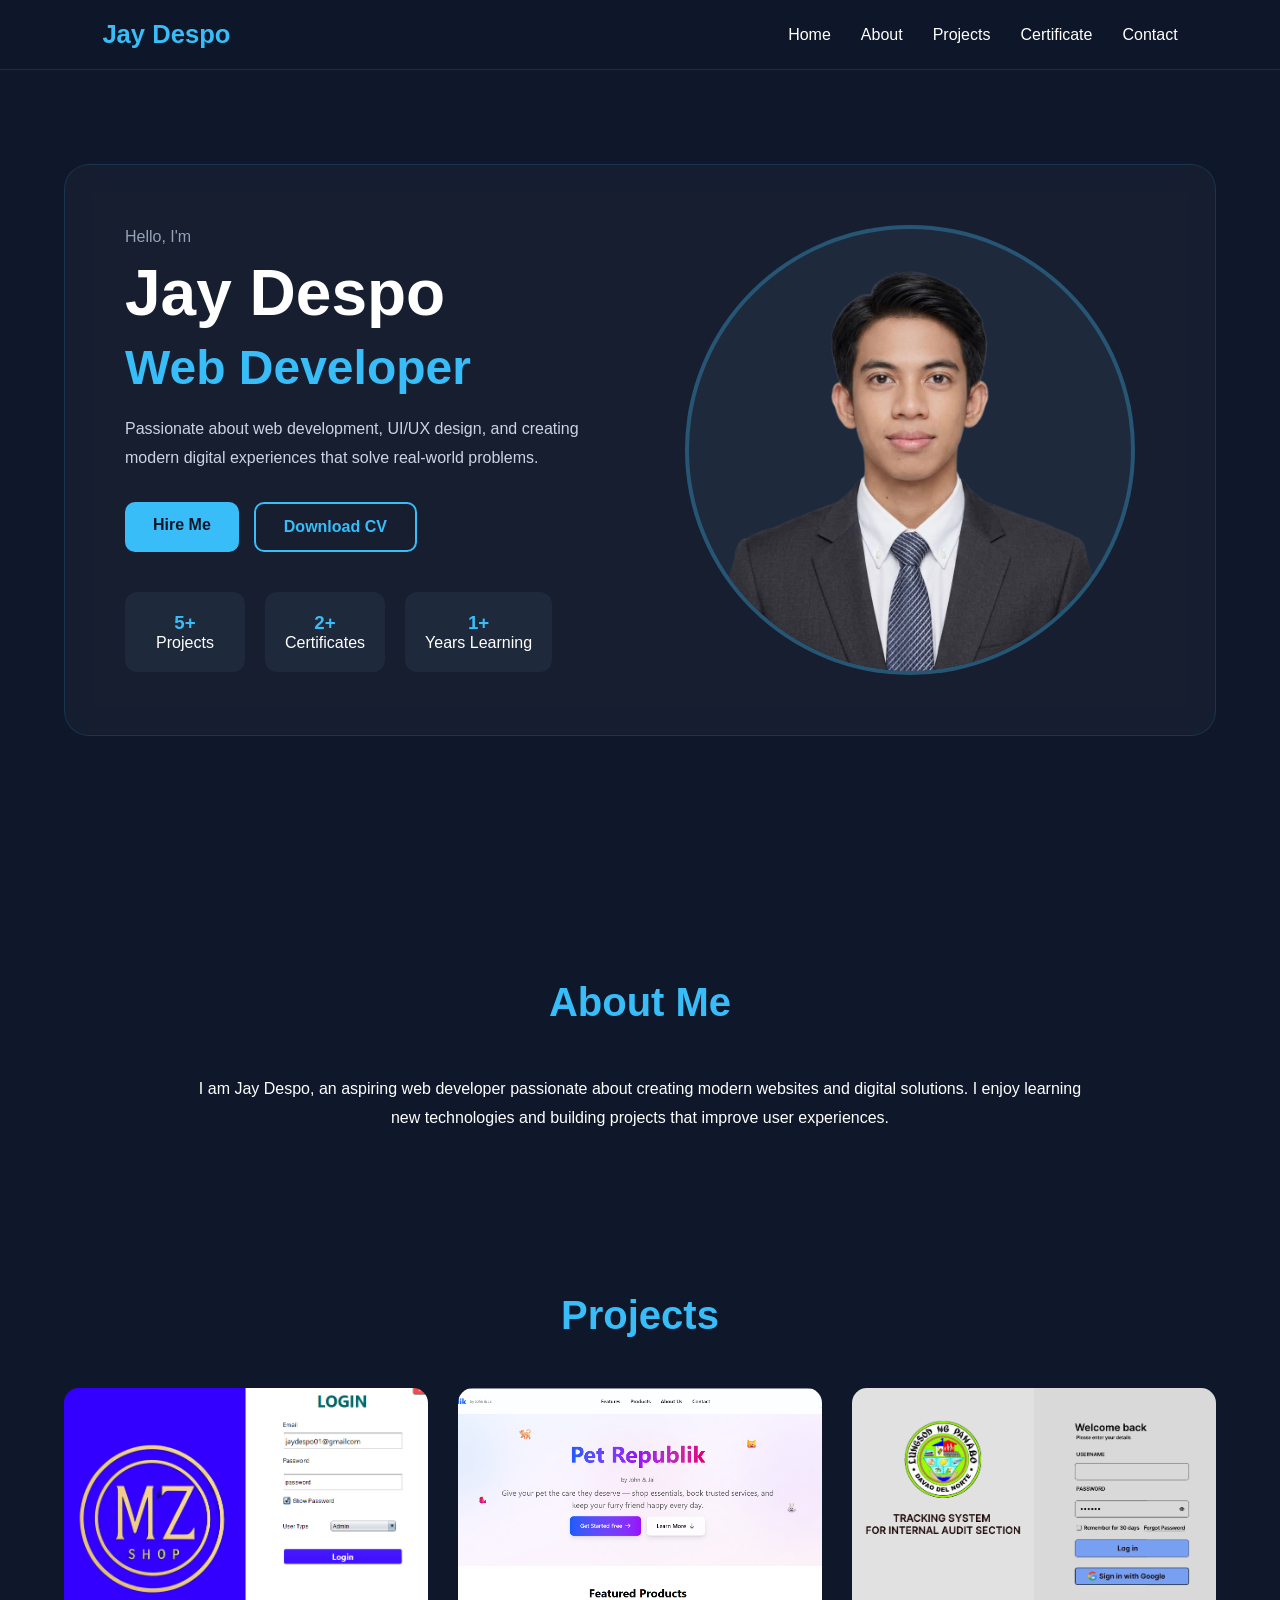
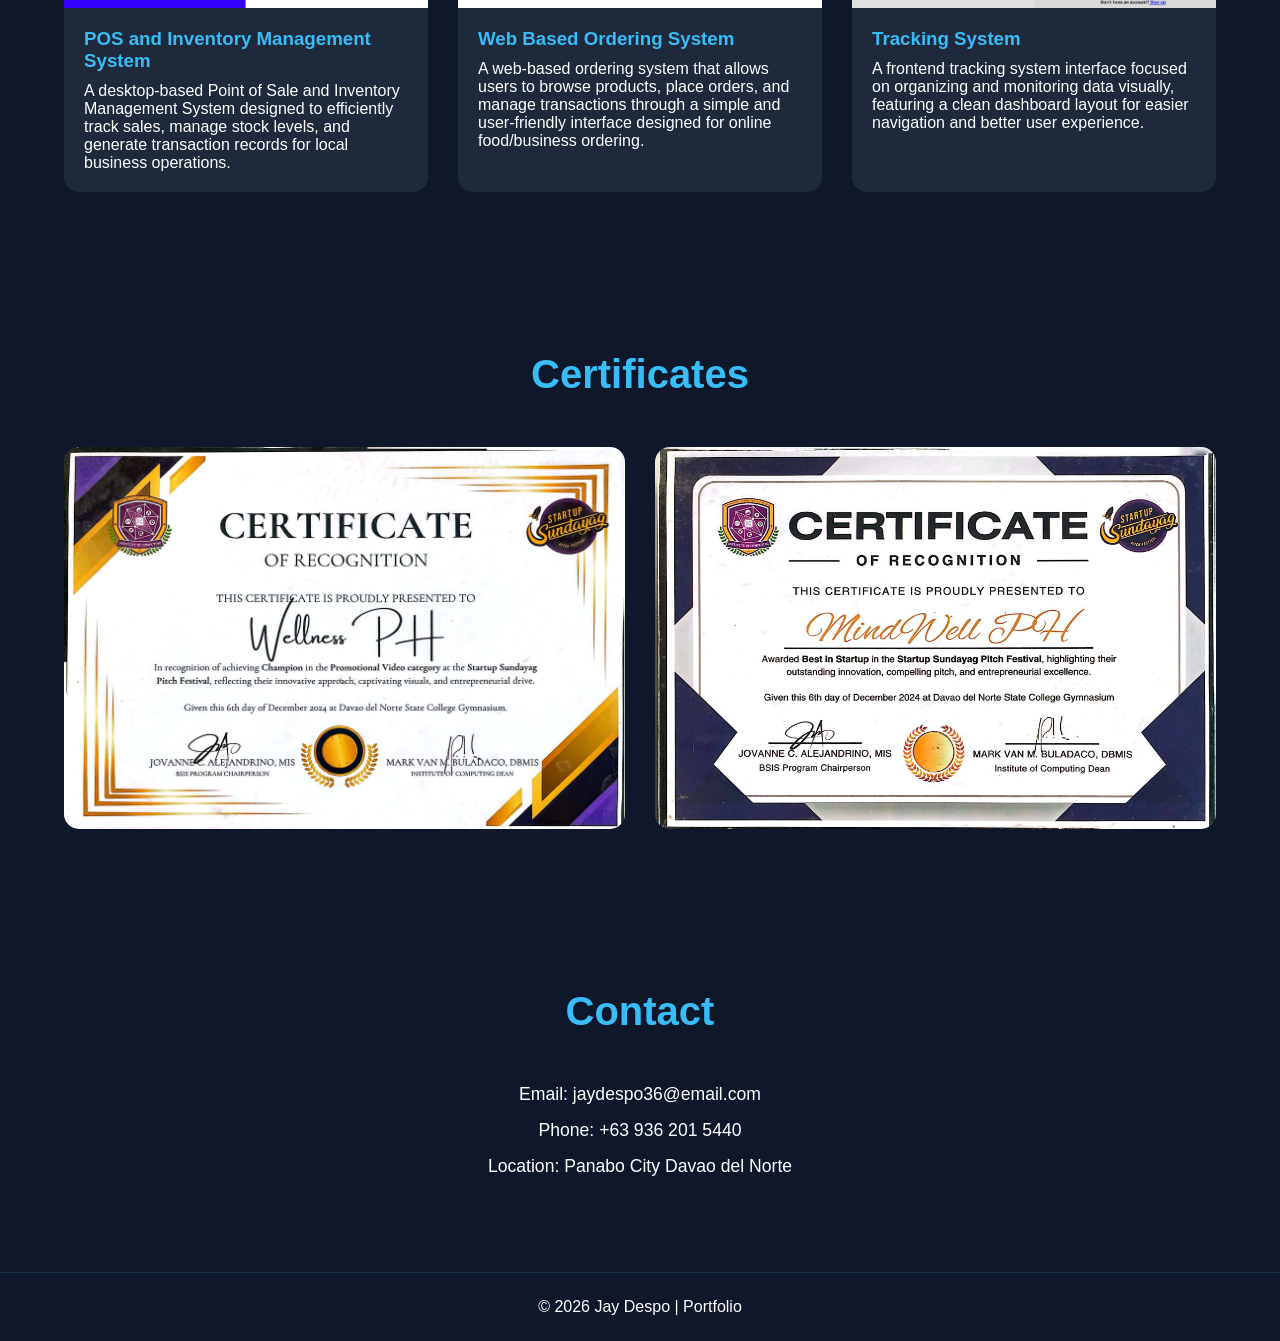
==== index.html @ 5a6ee802 "Initial portfolio upload" ====
<!DOCTYPE html>
<html lang="en">
<head>
<meta charset="UTF-8">
<meta name="viewport" content="width=device-width, initial-scale=1.0">
<title>Jay Despo Portfolio</title>
<link rel="stylesheet" href="style.css">
</head>


<body>
<div class="lightbox" id="lightbox">
    <span class="close" id="closeLightbox">&times;</span>
    <img id="lightboxImg" src="" alt="Preview">
</div>

<nav>
    <div class="logo">Jay Despo</div>

    <div class="hamburger" id="hamburger">☰</div>

    <div class="sidebar" id="sidebar">
        <div class="close-btn" id="closeBtn">&times;</div>

        <a href="#home">Home</a>
        <a href="#about">About</a>
        <a href="#projects">Projects</a>
        <a href="#certificate">Certificate</a>
        <a href="#contact">Contact</a>
    </div>
</nav>

<!-- HOME -->

<section id="home" class="hero">

    <div class="hero-content">

        <div class="hero-left">

            <p class="intro">Hello, I'm</p>

            <h1>Jay Despo</h1>

            <h2>Web Developer</h2>

            <p class="description">
                Passionate about web development, UI/UX design,
                and creating modern digital experiences that solve
                real-world problems.
            </p>

            <div class="hero-buttons">
                <a href="#contact" class="btn primary">Hire Me</a>
                <a href="#" class="btn secondary">Download CV</a>
            </div>

            <div class="stats">
                <div>
                    <h3>5+</h3>
                    <p>Projects</p>
                </div>

                <div>
                    <h3>2+</h3>
                    <p>Certificates</p>
                </div>

                <div>
                    <h3>1+</h3>
                    <p>Years Learning</p>
                </div>
            </div>

        </div>

        <div class="hero-right">

            <div class="profile-circle">
                <img src="image/MEEE.png" alt="Profile">
            </div>

        </div>

    </div>

</section>

<!-- ABOUT -->

<section id="about">

    <h2 class="section-title">About Me</h2>

    <div class="about-content">
        <p>
            I am Jay Despo, an aspiring web developer passionate
            about creating modern websites and digital solutions.
            I enjoy learning new technologies and building projects
            that improve user experiences.
        </p>
    </div>

</section>

<!-- PROJECTS -->

<!-- PROJECTS -->
<section id="projects">

    <h2 class="section-title">Projects</h2>

    <div class="grid">

        <div class="card">
            <img src="image/project2.png" alt="Project 1">
            <div class="card-content">
                <h3>POS and Inventory Management System</h3>
                <p>A desktop-based Point of Sale and Inventory 
                    Management System designed to efficiently track sales, 
                    manage stock levels, and generate transaction records 
                    for local business operations.</p>
            </div>
        </div>

        <div class="card">
            <img src="image/project1.png" alt="Project 2">
            <div class="card-content">
                <h3>Web Based Ordering System</h3>
                <p>A web-based ordering system that allows users to browse products,
                     place orders, and manage transactions through a simple and 
                     user-friendly interface designed for online food/business ordering.</p>
            </div>
        </div>

        <div class="card">
            <img src="image/project3.png" alt="Project 3">
            <div class="card-content">
                <h3>Tracking System</h3>
                <p>A frontend tracking system interface focused on organizing and 
                    monitoring data visually, featuring a clean dashboard layout 
                    for easier navigation and better user experience.</p>
            </div>
        </div>

    </div>

</section>

<!-- CERTIFICATE -->

<section id="certificate">

    <h2 class="section-title">Certificates</h2>

    <div class="certificate-grid">

        <div class="certificate">
            <img src="/image/cert1.jpg" alt="Certificate 1">
        </div>

        <div class="certificate">
            <img src="/image/cert2.jpg" alt="Certificate 2">
        </div>

    </div>

</section>

<!-- CONTACT -->

<section id="contact" class="contact">

    <h2 class="section-title">Contact</h2>

    <p>Email: jaydespo36@email.com</p>
    <p>Phone: +63 936 201 5440</p>
    <p>Location: Panabo City Davao del Norte</p>

</section>

<footer>
    © 2026 Jay Despo | Portfolio
</footer>

<script src="script.js"></script>
</body>
</html>
---- style.css ----
:root {
    --color-background: #0F172A;
    --color-foreground: #38BDF8;
    --color-text: #FFFFFF;
}

/* RESET */
* {
    margin: 0;
    padding: 0;
    box-sizing: border-box;
    font-family: 'Segoe UI', sans-serif;
    scroll-behavior: smooth;
}

body {
    background: var(--color-background);
    color: var(--color-text);
}

/* =========================
   NAVBAR
========================= */

/* NAVBAR */
nav{
    position:fixed;
    top:0;
    width:100%;
    padding:20px 8%;
    display:flex;
    justify-content:space-between;
    align-items:center;
    background:rgba(15,23,42,.95);
    backdrop-filter:blur(10px);
    z-index:1000;
    border-bottom:1px solid rgba(56,189,248,.15);
}

/* LOGO */
.logo{
    font-size:1.6rem;
    font-weight:700;
    color:var(--color-foreground);
}

/* HAMBURGER ICON */
.hamburger{
    font-size:30px;
    color:white;
    cursor:pointer;
    display:none;
}

/* SIDEBAR MENU */
/* .sidebar{
    position:fixed;
    top:0;
    right:-260px;
    width:260px;
    height:100vh;
    background:#0F172A;
    display:flex;
    flex-direction:column;
    padding:70px 25px;
    gap:20px;
    transition:0.3s ease;
    z-index:2000;
    border-left:1px solid rgba(56,189,248,.2);
} */

.sidebar{
    display:flex;
    gap:30px;
    align-items:center;
}

.sidebar a{
    color:white;
    text-decoration:none;
    transition:.3s;
}

/* OPEN STATE */
.sidebar.active{
    right:0;
}

/* SIDEBAR LINKS */
/* .sidebar a{
    text-decoration:none;
    color:white;
    font-size:18px;
    transition:0.3s;
} */

.sidebar a:hover{
    color:var(--color-foreground);
} 
/* CLOSE BUTTON */
/* .close-btn{
    position:absolute;
    top:15px;
    right:15px;
    font-size:30px;
    color:white;
    cursor:pointer;
}  */
 .close-btn{
    display:none;
}
.hamburger{
    display:none;
}

/* MOBILE SHOW HAMBURGER */
@media(max-width:768px){
    @media(max-width:768px){

    .hamburger{
        display:block;
        font-size:28px;
        color:white;
        cursor:pointer;
    }

    .sidebar{
        position:fixed;
        top:0;
        right:-260px;
        width:260px;
        height:100vh;
        background:#0F172A;
        flex-direction:column;
        align-items:flex-start;
        padding:70px 25px;
        gap:20px;
        transition:.3s;
        border-left:1px solid rgba(56,189,248,.2);
    }

    .sidebar.active{
        right:0;
    }

    .close-btn{
        display:block;
        position:absolute;
        top:15px;
        right:15px;
        font-size:30px;
        cursor:pointer;
    }
}
}

/* =========================
   SECTIONS
========================= */

section {
    padding: 80px 5%;
}

.section-title {
    text-align: center;
    color: var(--color-foreground);
    margin-bottom: 50px;
    font-size: clamp(2rem, 5vw, 2.5rem);
}

/* =========================
   HERO SECTION
========================= */

.hero {
    min-height: 100vh;
    display: flex;
    justify-content: center;
    align-items: center;
}

.hero-content {
    width: 100%;
    max-width: 1300px;
    display: grid;
    grid-template-columns: 1fr 1fr;
    gap: 50px;
    align-items: center;

    background: rgba(255, 255, 255, .03);
    border: 1px solid rgba(56, 189, 248, .15);
    padding: 60px;
    border-radius: 25px;
    backdrop-filter: blur(15px);
}

.intro {
    color: #94A3B8;
    margin-bottom: 10px;
}

.hero-left h1 {
    font-size: clamp(2.5rem, 6vw, 4rem);
    margin-bottom: 10px;
}

.hero-left h2 {
    color: var(--color-foreground);
    font-size: clamp(1.5rem, 5vw, 3rem);
    margin-bottom: 20px;
}

.description {
    color: #CBD5E1;
    max-width: 500px;
    line-height: 1.8;
}

/* BUTTONS */
.hero-buttons {
    display: flex;
    gap: 15px;
    margin-top: 30px;
}

.btn {
    padding: 14px 28px;
    text-decoration: none;
    border-radius: 10px;
    font-weight: 600;
    transition: .3s;
}

.primary {
    background: var(--color-foreground);
    color: #0F172A;
}

.primary:hover {
    transform: translateY(-3px);
}

.secondary {
    border: 2px solid var(--color-foreground);
    color: var(--color-foreground);
}

.secondary:hover {
    background: var(--color-foreground);
    color: #0F172A;
}

/* STATS */
.stats {
    display: flex;
    gap: 20px;
    margin-top: 40px;
    flex-wrap: wrap;
}

.stats div {
    background: #1E293B;
    padding: 20px;
    border-radius: 12px;
    text-align: center;
    min-width: 120px;
}

.stats h3 {
    color: var(--color-foreground);
}

/* HERO IMAGE */
.hero-right {
    display: flex;
    justify-content: center;
}

.profile-circle {
    width: min(100%, 450px);
    aspect-ratio: 1/1;
    border-radius: 50%;
    background: #1E293B;
    overflow: hidden;
    border: 4px solid rgba(56, 189, 248, .3);
    display: flex;
    justify-content: center;
    align-items: center;
}

.profile-circle img {
    width: 100%;
    height: 100%;
    object-fit: cover;
}

/* =========================
   ABOUT
========================= */

.about-content {
    max-width: 900px;
    margin: auto;
    text-align: center;
    line-height: 1.8;
}

/* =========================
   PROJECTS
========================= */

.grid {
    display: grid;
    grid-template-columns: repeat(auto-fit, minmax(300px, 1fr));
    gap: 30px;
}

.card {
    background: #1E293B;
    border-radius: 15px;
    overflow: hidden;
    transition: .3s;
}

.card img {
    width: 100%;
    height: 220px;
    object-fit: cover;
    display: block;
}

.card:hover {
    transform: translateY(-10px);
}

.placeholder {
    height: 220px;
    background: linear-gradient(135deg, #334155, #475569);
    display: flex;
    justify-content: center;
    align-items: center;
    color: var(--color-foreground);
    font-weight: bold;
}

.card-content {
    padding: 20px;
}

.card-content h3 {
    color: var(--color-foreground);
    margin-bottom: 10px;
}

/* =========================
   CERTIFICATES
========================= */

.certificate-grid {
    display: grid;
    grid-template-columns: repeat(auto-fit, minmax(280px, 1fr));
    gap: 30px;
}

.certificate {
    background: #1E293B;
    border-radius: 15px;
    overflow: hidden;
    transition: .3s;
}

.certificate:hover {
    transform: translateY(-8px);
}

.certificate img {
    width: 100%;
    display: block;
    object-fit: cover;
}

/* =========================
   CONTACT
========================= */

.contact {
    text-align: center;
}

.contact p {
    margin: 15px 0;
    font-size: 1.1rem;
}

/* =========================
   FOOTER
========================= */

footer {
    text-align: center;
    padding: 25px;
    border-top: 1px solid rgba(56, 189, 248, .15);
}

/* =========================
   LIGHTBOX
========================= */

.lightbox {
    position: fixed;
    top: 0;
    left: 0;
    width: 100%;
    height: 100%;
    background: rgba(0, 0, 0, 0.6);
    backdrop-filter: blur(10px);
    display: none;
    justify-content: center;
    align-items: center;
    z-index: 2000;
}

.lightbox img {
    width: 80%;
    max-width: 1000px;
    max-height: 80vh;
    border-radius: 15px;
    box-shadow: 0 10px 30px rgba(0, 0, 0, 0.5);
}

.close {
    position: absolute;
    top: 20px;
    right: 30px;
    font-size: 40px;
    color: white;
    cursor: pointer;
    user-select: none;
}

/* =========================
   RESPONSIVE
========================= */

@media (max-width: 900px) {

    .hero-content {
        grid-template-columns: 1fr;
        text-align: center;
        padding: 30px;
    }

    .description {
        margin: auto;
    }

    .stats {
        justify-content: center;
    }

    .stats div {
        flex: 1 1 120px;
    }

    .profile-circle {
        width: 300px;
    }
}

@media (max-width: 768px) {

    section {
        padding: 70px 20px;
    }

    nav {
        padding: 15px;
    }
}

@media (max-width: 480px) {

    .hero-content {
        padding: 20px;
    }

    .profile-circle {
        width: 220px;
    }

    .hero-buttons {
        flex-direction: column;
    }

    .btn {
        width: 100%;
        text-align: center;
    }

    .stats {
        flex-direction: column;
    }
}
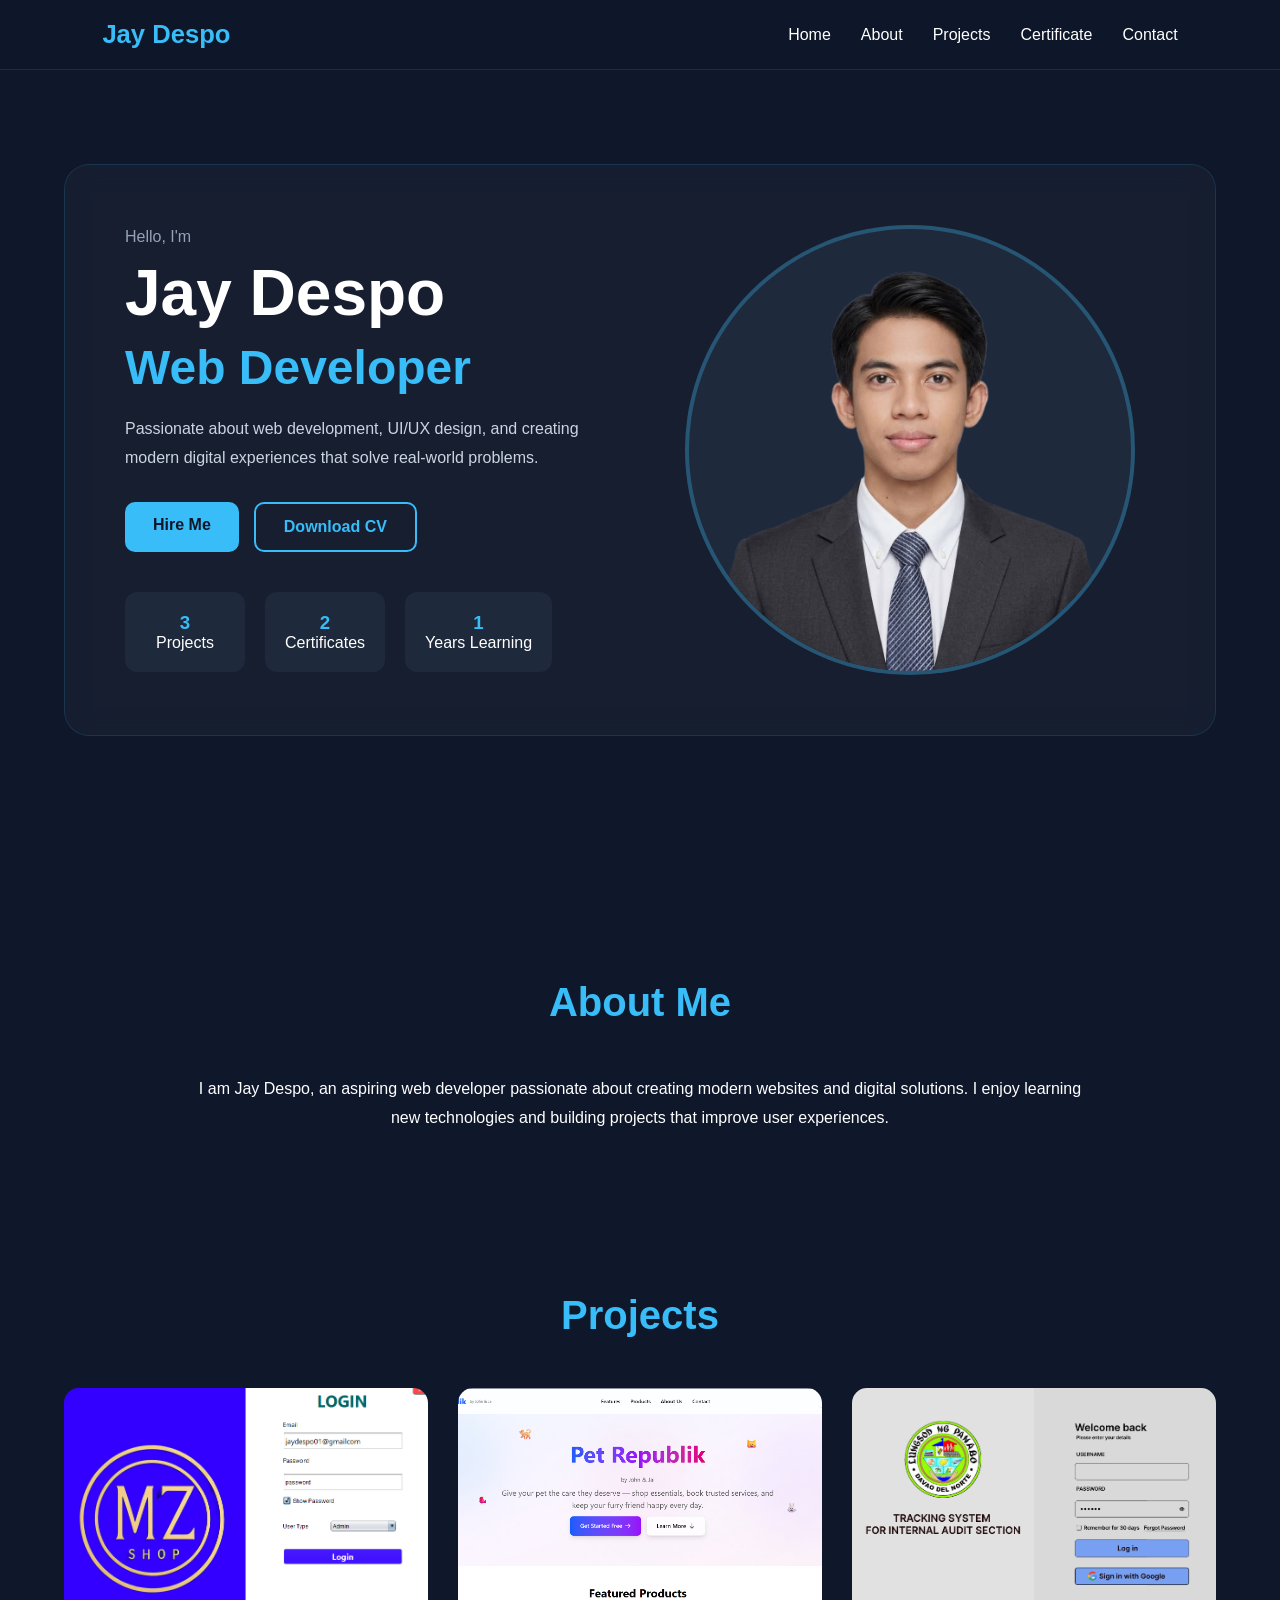
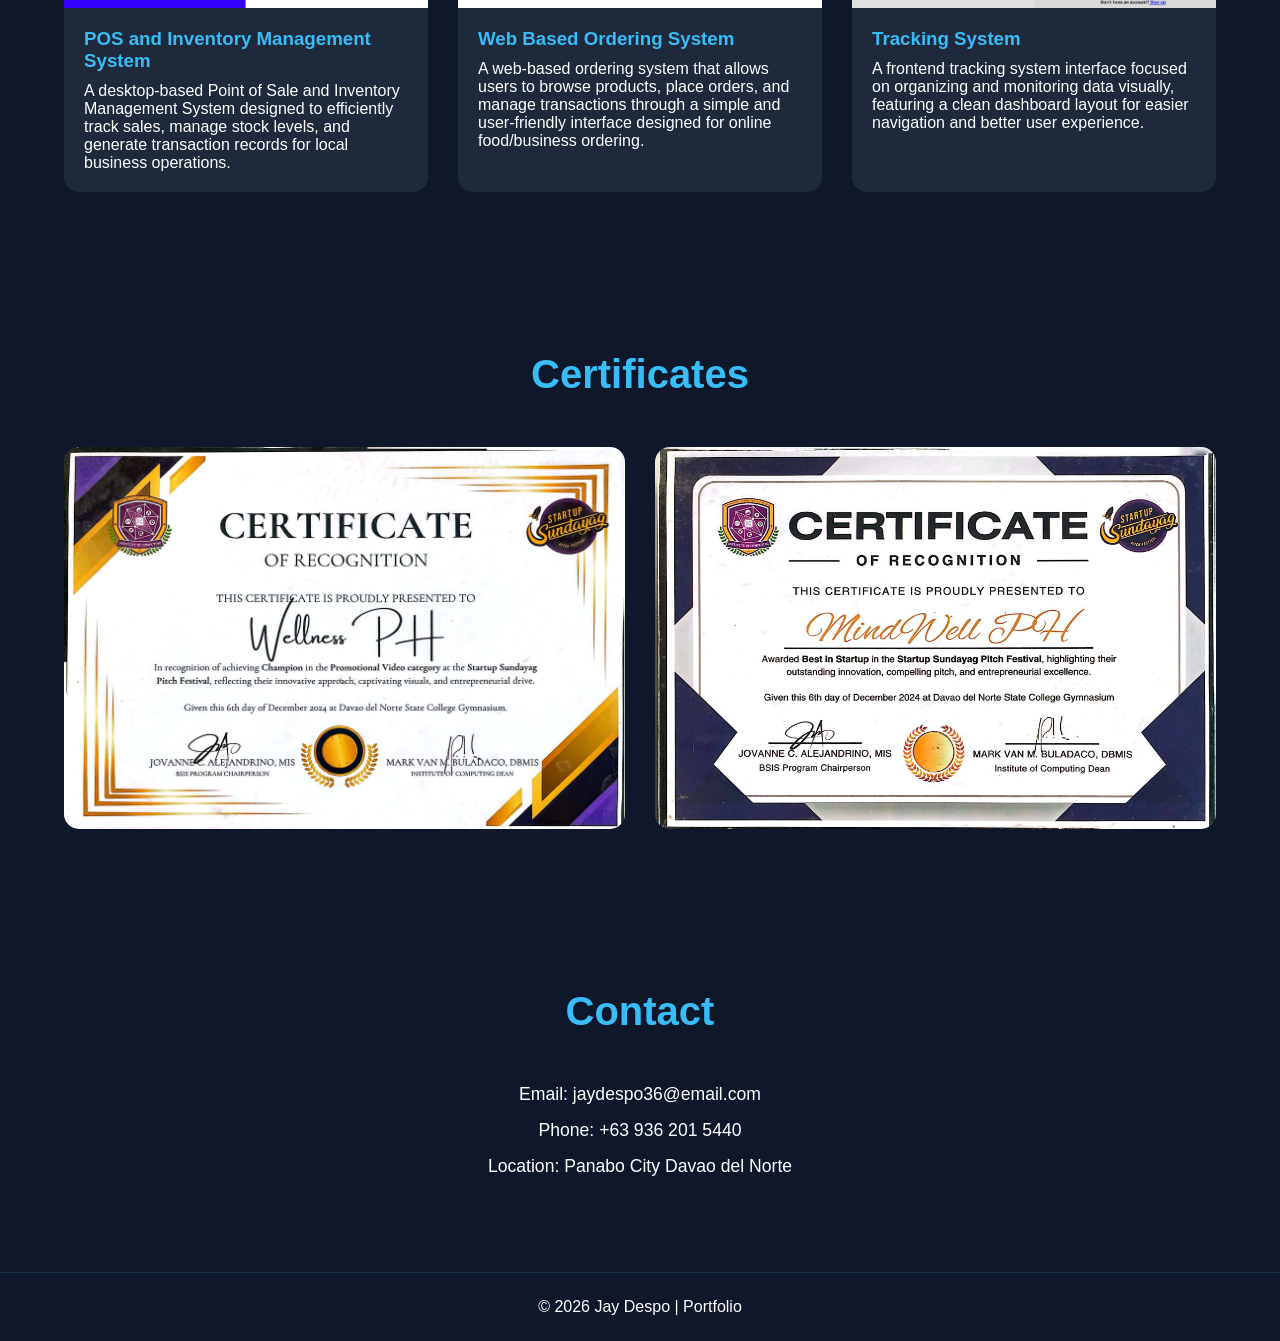
==== commit ffa470fb: "initial portfolio upload" ====
--- a/index.html
+++ b/index.html
@@ -57,17 +57,17 @@
 
             <div class="stats">
                 <div>
-                    <h3>5+</h3>
+                    <h3>3</h3>
                     <p>Projects</p>
                 </div>
 
                 <div>
-                    <h3>2+</h3>
+                    <h3>2</h3>
                     <p>Certificates</p>
                 </div>
 
                 <div>
-                    <h3>1+</h3>
+                    <h3>1</h3>
                     <p>Years Learning</p>
                 </div>
             </div>
@@ -156,11 +156,11 @@
     <div class="certificate-grid">
 
         <div class="certificate">
-            <img src="/image/cert1.jpg" alt="Certificate 1">
+            <img src="/image/certificate1.jpg" alt="Certificate 1">
         </div>
 
         <div class="certificate">
-            <img src="/image/cert2.jpg" alt="Certificate 2">
+            <img src="/image/certificate2.jpg" alt="Certificate 2">
         </div>
 
     </div>
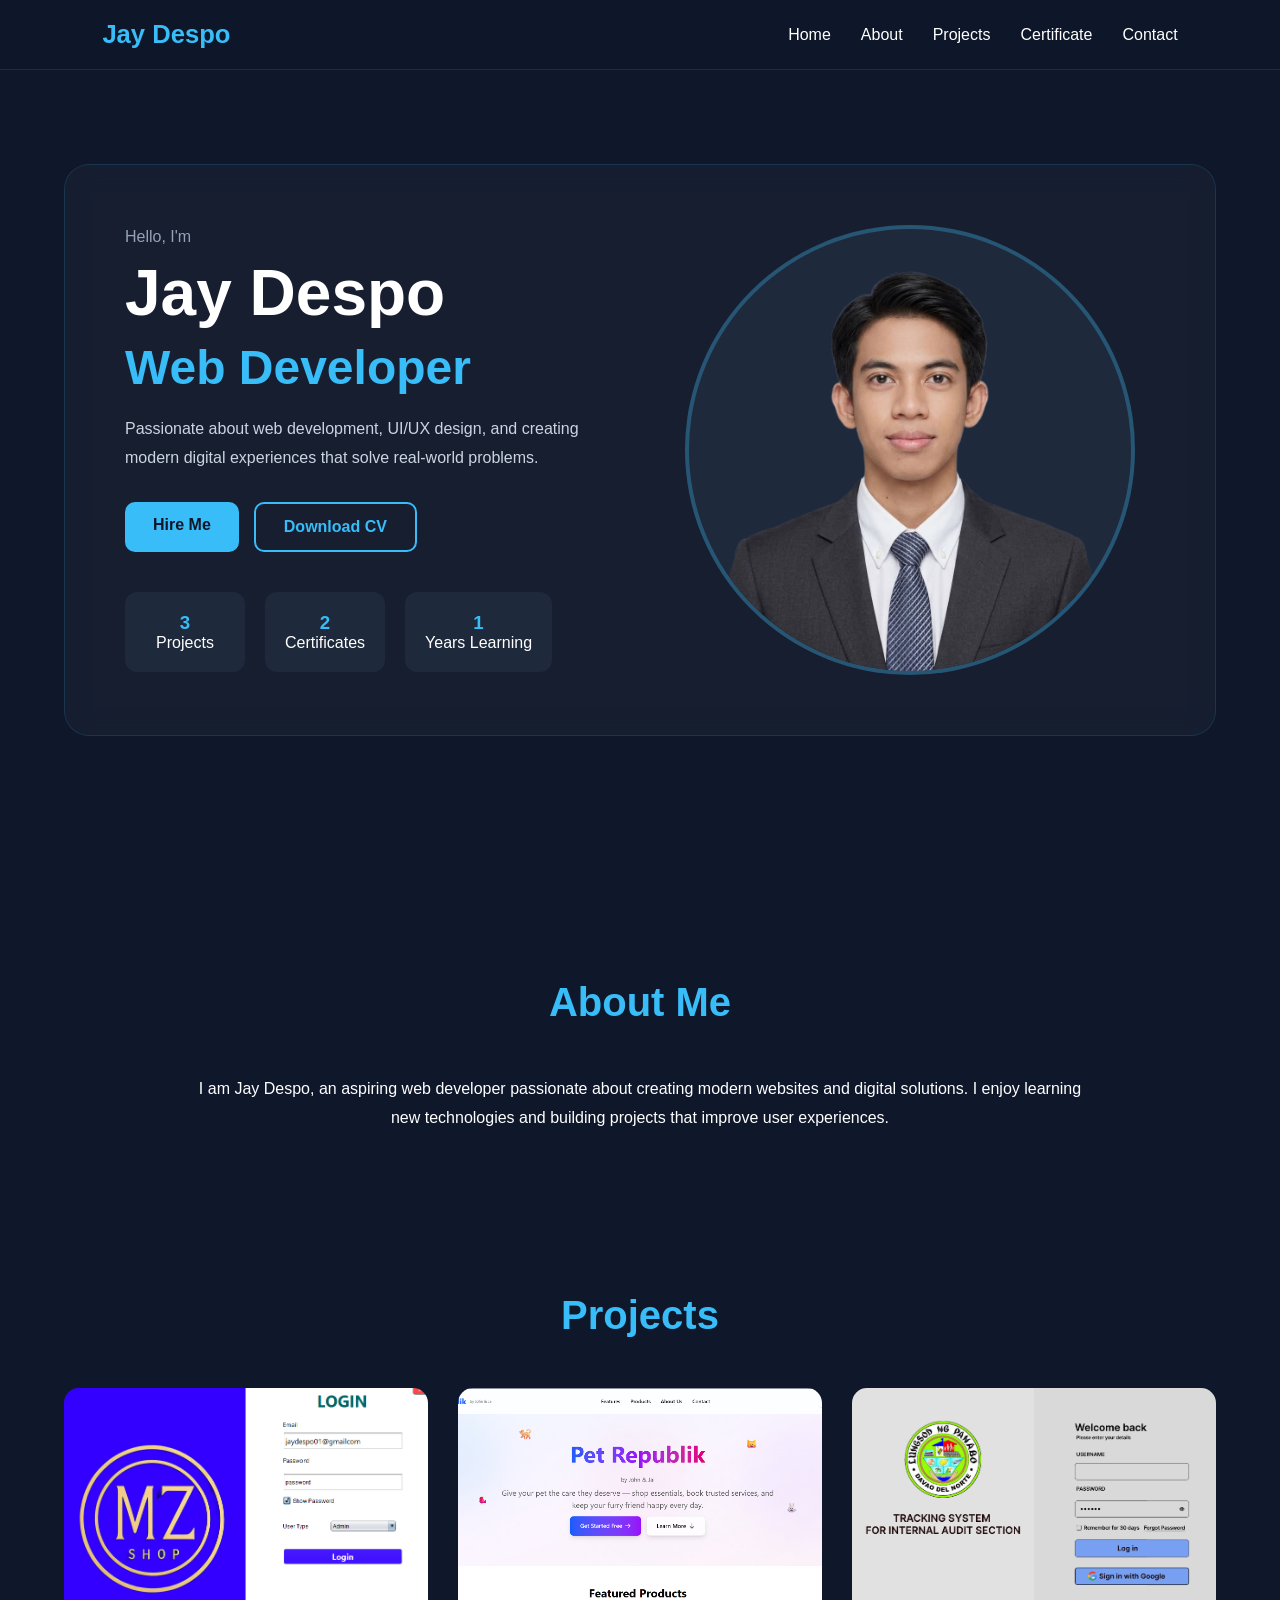
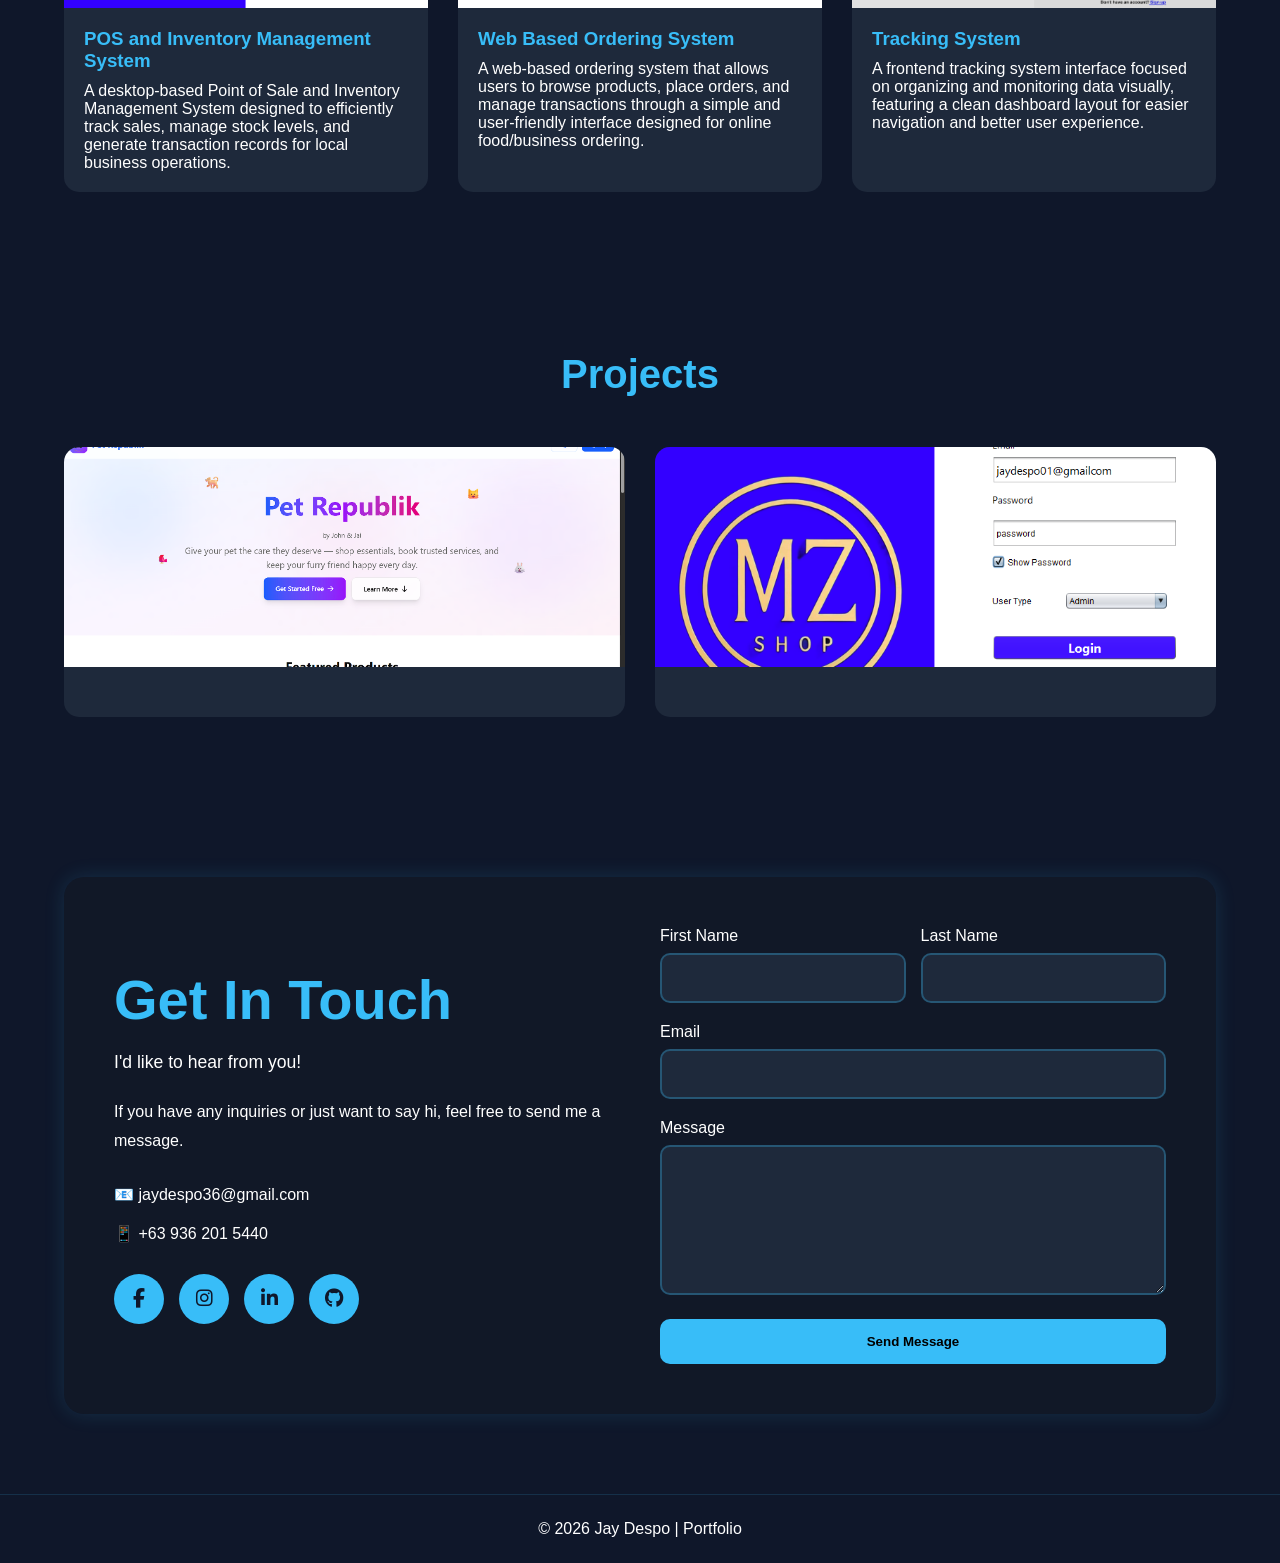
==== commit 99c86aea: "Added contact form" ====
--- a/index.html
+++ b/index.html
@@ -3,6 +3,8 @@
 <head>
 <meta charset="UTF-8">
 <meta name="viewport" content="width=device-width, initial-scale=1.0">
+<link rel="stylesheet"
+href="https://cdnjs.cloudflare.com/ajax/libs/font-awesome/6.5.2/css/all.min.css">
 <title>Jay Despo Portfolio</title>
 <link rel="stylesheet" href="style.css">
 </head>
@@ -149,7 +151,7 @@
 
 <!-- CERTIFICATE -->
 
-<section id="certificate">
+<!-- <section id="certificate">
 
     <h2 class="section-title">Certificates</h2>
 
@@ -168,8 +170,33 @@
 </section>
 
 <!-- CONTACT -->
-
-<section id="contact" class="contact">
+ <section id="projects">
+
+    <h2 class="section-title">Projects</h2>
+
+    <div class="grid">
+
+        <div class="card">
+            <img src="image/project1.png" alt="Certificate">
+            <div class="card-content">
+                <h3></h3>
+                <p></p>
+            </div>
+        </div>
+
+        <div class="card">
+            <img src="image/project2.png" alt="Certificate">
+            <div class="card-content">
+                <h3></h3>
+                <p></p>
+            </div>
+        </div>
+
+    </div>
+
+</section>
+
+<!-- <section id="contact" class="contact">
 
     <h2 class="section-title">Contact</h2>
 
@@ -177,7 +204,90 @@
     <p>Phone: +63 936 201 5440</p>
     <p>Location: Panabo City Davao del Norte</p>
 
-</section>
+</section> --> 
+ <section id="contact" class="contact-section">
+
+        <div class="contact-container">
+
+            <div class="contact-info">
+
+                <h2>Get In Touch</h2>
+
+                <p class="contact-subtitle">
+                    I'd like to hear from you!
+                </p>
+
+                <p>
+                    If you have any inquiries or just want to say hi,
+                    feel free to send me a message.
+                </p>
+
+                <div class="contact-details">
+                    <p>📧 jaydespo36@gmail.com</p>
+                    <p>📱 +63 936 201 5440</p>
+                </div>
+
+                <div class="social-links">
+
+        <a href="https://facebook.com" target="_blank">
+            <i class="fab fa-facebook-f"></i>
+        </a>
+
+        <a href="https://instagram.com" target="_blank">
+            <i class="fab fa-instagram"></i>
+        </a>
+
+        <a href="https://linkedin.com" target="_blank">
+            <i class="fab fa-linkedin-in"></i>
+        </a>
+
+        <a href="https://github.com" target="_blank">
+            <i class="fab fa-github"></i>
+        </a>
+
+    </div>
+
+            </div>
+
+            <div class="contact-form">
+
+                <form>
+
+                    <div class="form-row">
+
+                        <div class="input-group">
+                            <label>First Name</label>
+                            <input type="text">
+                        </div>
+
+                        <div class="input-group">
+                            <label>Last Name</label>
+                            <input type="text">
+                        </div>
+
+                    </div>
+
+                    <div class="input-group">
+                        <label>Email</label>
+                        <input type="email">
+                    </div>
+
+                    <div class="input-group">
+                        <label>Message</label>
+                        <textarea rows="6"></textarea>
+                    </div>
+
+                    <button type="submit" class="send-btn">
+                        Send Message
+                    </button>
+
+                </form>
+
+            </div>
+
+        </div>
+
+    </section>
 
 <footer>
     © 2026 Jay Despo | Portfolio
--- a/style.css
+++ b/style.css
@@ -439,6 +439,234 @@
     user-select: none;
 }
 
+.contact-section{
+    padding:80px 5%;
+    background:var(--color-background);
+}
+
+.contact-container{
+    max-width:1200px;
+    width:100%;
+    margin:auto;
+    display:flex;
+    flex-wrap:wrap;
+    gap:40px;
+    justify-content:space-between;
+    align-items:center;
+
+    background:#111827;
+    border-radius:20px;
+    padding:50px;
+    box-shadow:0 0 20px rgba(56,189,248,.15);
+    transform-style: preserve-3d;
+    transition:
+        transform 0.2s ease,
+        box-shadow 0.3s ease;
+
+    cursor: default;
+}
+.contact-container:hover{
+    box-shadow:
+        0 20px 40px rgba(0,0,0,.3),
+        0 0 30px rgba(56,189,248,.25);
+}
+
+.contact-info,
+.contact-form{
+    flex:1 1 450px;
+    min-width:280px;
+    transform: translateZ(30px);
+}
+@keyframes floating{
+    0%{
+        transform: translateY(0px);
+    }
+    50%{
+        transform: translateY(-10px);
+    }
+    100%{
+        transform: translateY(0px);
+    }
+}
+
+.contact-container{
+    animation: floating 5s ease-in-out infinite;
+}
+
+.contact-info h2{
+    font-size:clamp(2rem, 5vw, 3.5rem);
+    color:var(--color-foreground);
+    margin-bottom:15px;
+}
+
+.contact-subtitle{
+    font-size:1.1rem;
+    margin-bottom:20px;
+}
+
+.contact-info p{
+    line-height:1.8;
+}
+
+.contact-details{
+    margin-top:25px;
+}
+
+.contact-details p{
+    margin-bottom:10px;
+}
+
+.social-links{
+    display:flex;
+    flex-wrap:wrap;
+    gap:15px;
+    margin-top:25px;
+}
+
+.social-links a{
+    width:45px;
+    height:45px;
+    display:flex;
+    justify-content:center;
+    align-items:center;
+    text-decoration:none;
+    border-radius:50%;
+    background:var(--color-foreground);
+    color:#000;
+    font-weight:bold;
+    transition:.3s;
+}
+
+.social-links a:hover{
+    transform:translateY(-4px);
+}
+
+/* FORM */
+
+.form-row{
+    display:flex;
+    gap:15px;
+}
+
+.input-group{
+    width:100%;
+    margin-bottom:20px;
+}
+
+.input-group label{
+    display:block;
+    margin-bottom:8px;
+}
+
+.input-group input,
+.input-group textarea{
+    width:100%;
+    padding:14px;
+    border:2px solid rgba(56,189,248,.3);
+    border-radius:10px;
+    background:#1E293B;
+    color:white;
+    outline:none;
+    font-size:1rem;
+}
+
+.input-group textarea{
+    resize:vertical;
+    min-height:150px;
+}
+
+.input-group input:focus,
+.input-group textarea:focus{
+    border-color:var(--color-foreground);
+}
+
+.send-btn{
+    width:100%;
+    padding:15px;
+    border:none;
+    border-radius:10px;
+    background:var(--color-foreground);
+    color:#000;
+    font-weight:600;
+    cursor:pointer;
+    transition:.3s;
+}
+
+.send-btn:hover{
+    transform:translateY(-3px);
+}
+.social-links{
+    display:flex;
+    flex-wrap:wrap;
+    gap:15px;
+    margin-top:25px;
+}
+
+.social-links a{
+    width:50px;
+    height:50px;
+    display:flex;
+    justify-content:center;
+    align-items:center;
+
+    background:var(--color-foreground);
+    color:var(--color-background);
+
+    border-radius:50%;
+    text-decoration:none;
+
+    font-size:1.2rem;
+
+    transition:all .3s ease;
+}
+
+.social-links a:hover{
+    transform:translateY(-5px);
+    box-shadow:0 0 15px var(--color-foreground);
+}
+
+
+/* MOBILE */
+
+@media(max-width:768px){
+
+    .lightbox-content{
+        width:95%;
+    }
+
+    .lightbox-content img{
+        max-height:60vh;
+    }
+
+    .close-lightbox{
+        right:20px;
+        font-size:2.5rem;
+    }
+     .contact-container{
+        flex-direction:column;
+        padding:30px 20px;
+        text-align:center;
+    }
+
+    .contact-info,
+    .contact-form{
+        width:100%;
+    }
+
+    .social-links{
+        justify-content:center;
+    }
+
+    .form-row{
+        flex-direction:column;
+        gap:0;
+    }
+
+    .send-btn{
+        width:100%;
+    }
+}
+
 /* =========================
    RESPONSIVE
 ========================= */
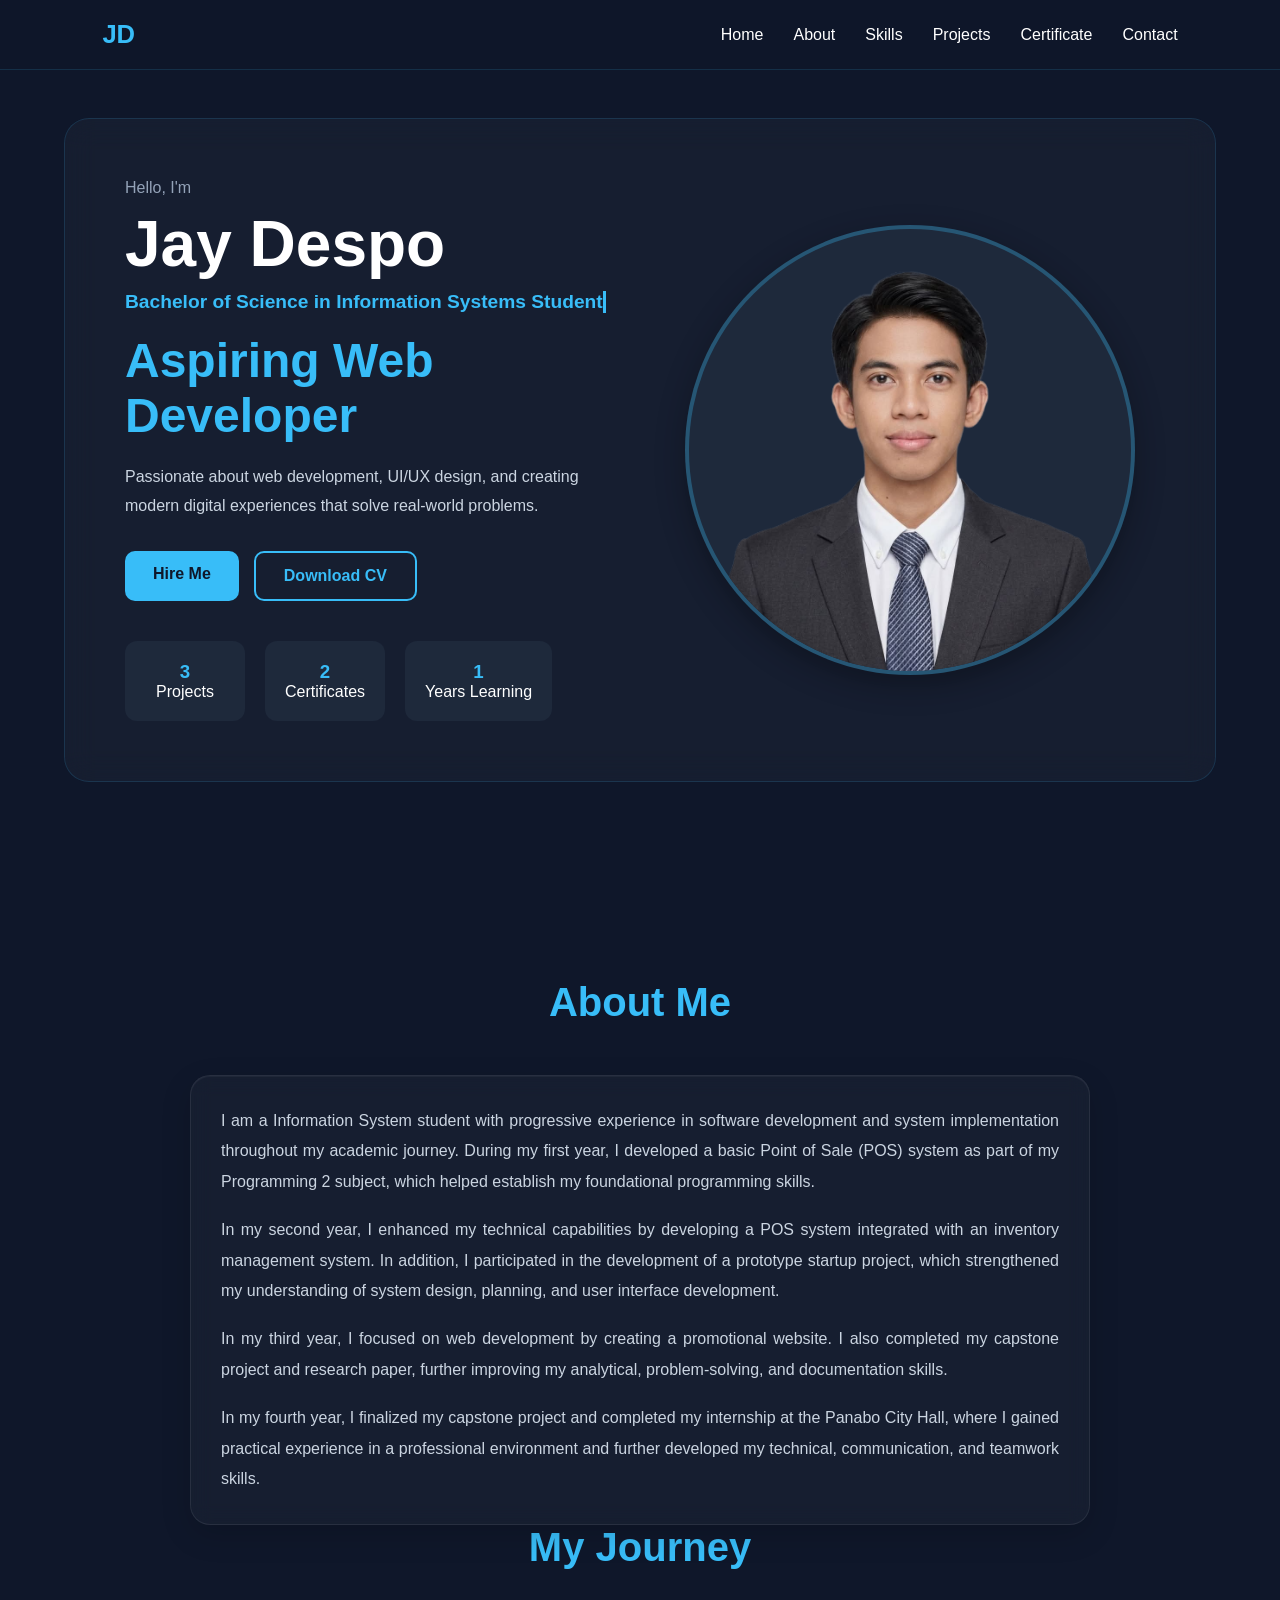
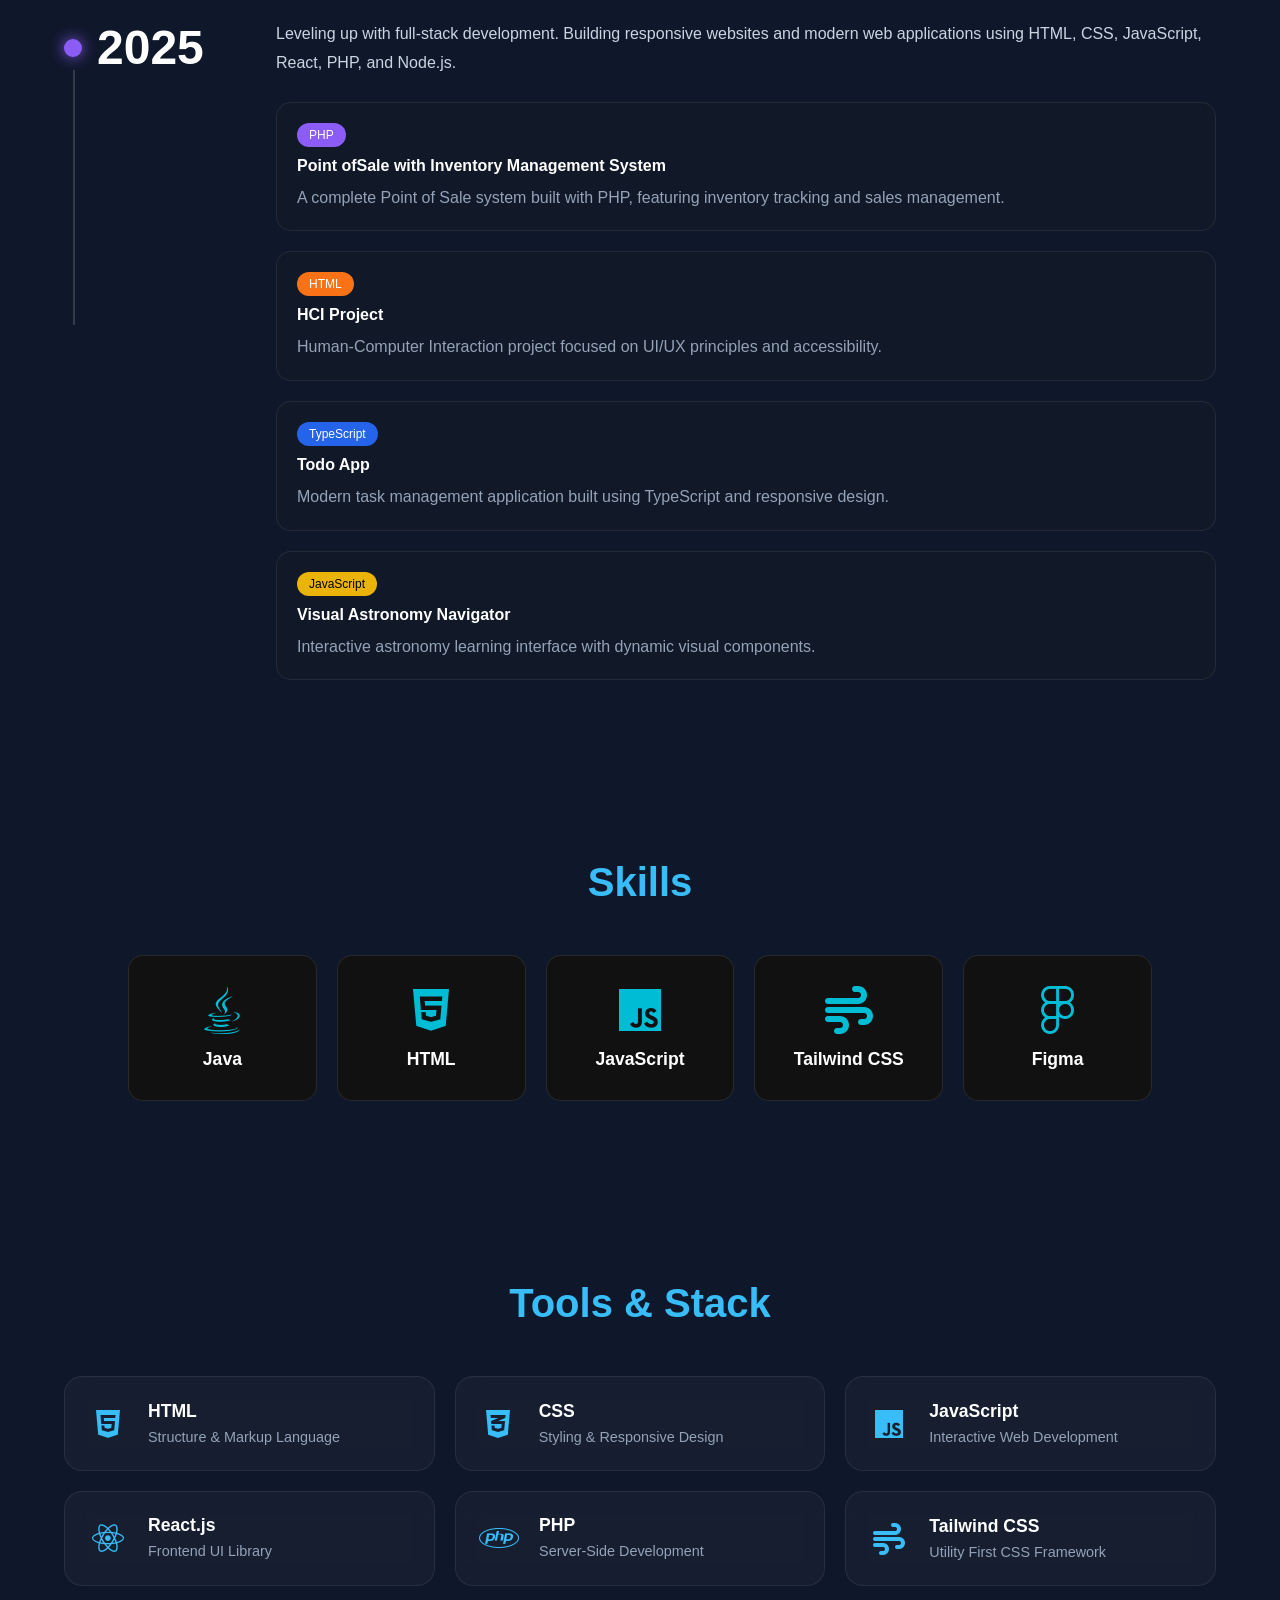
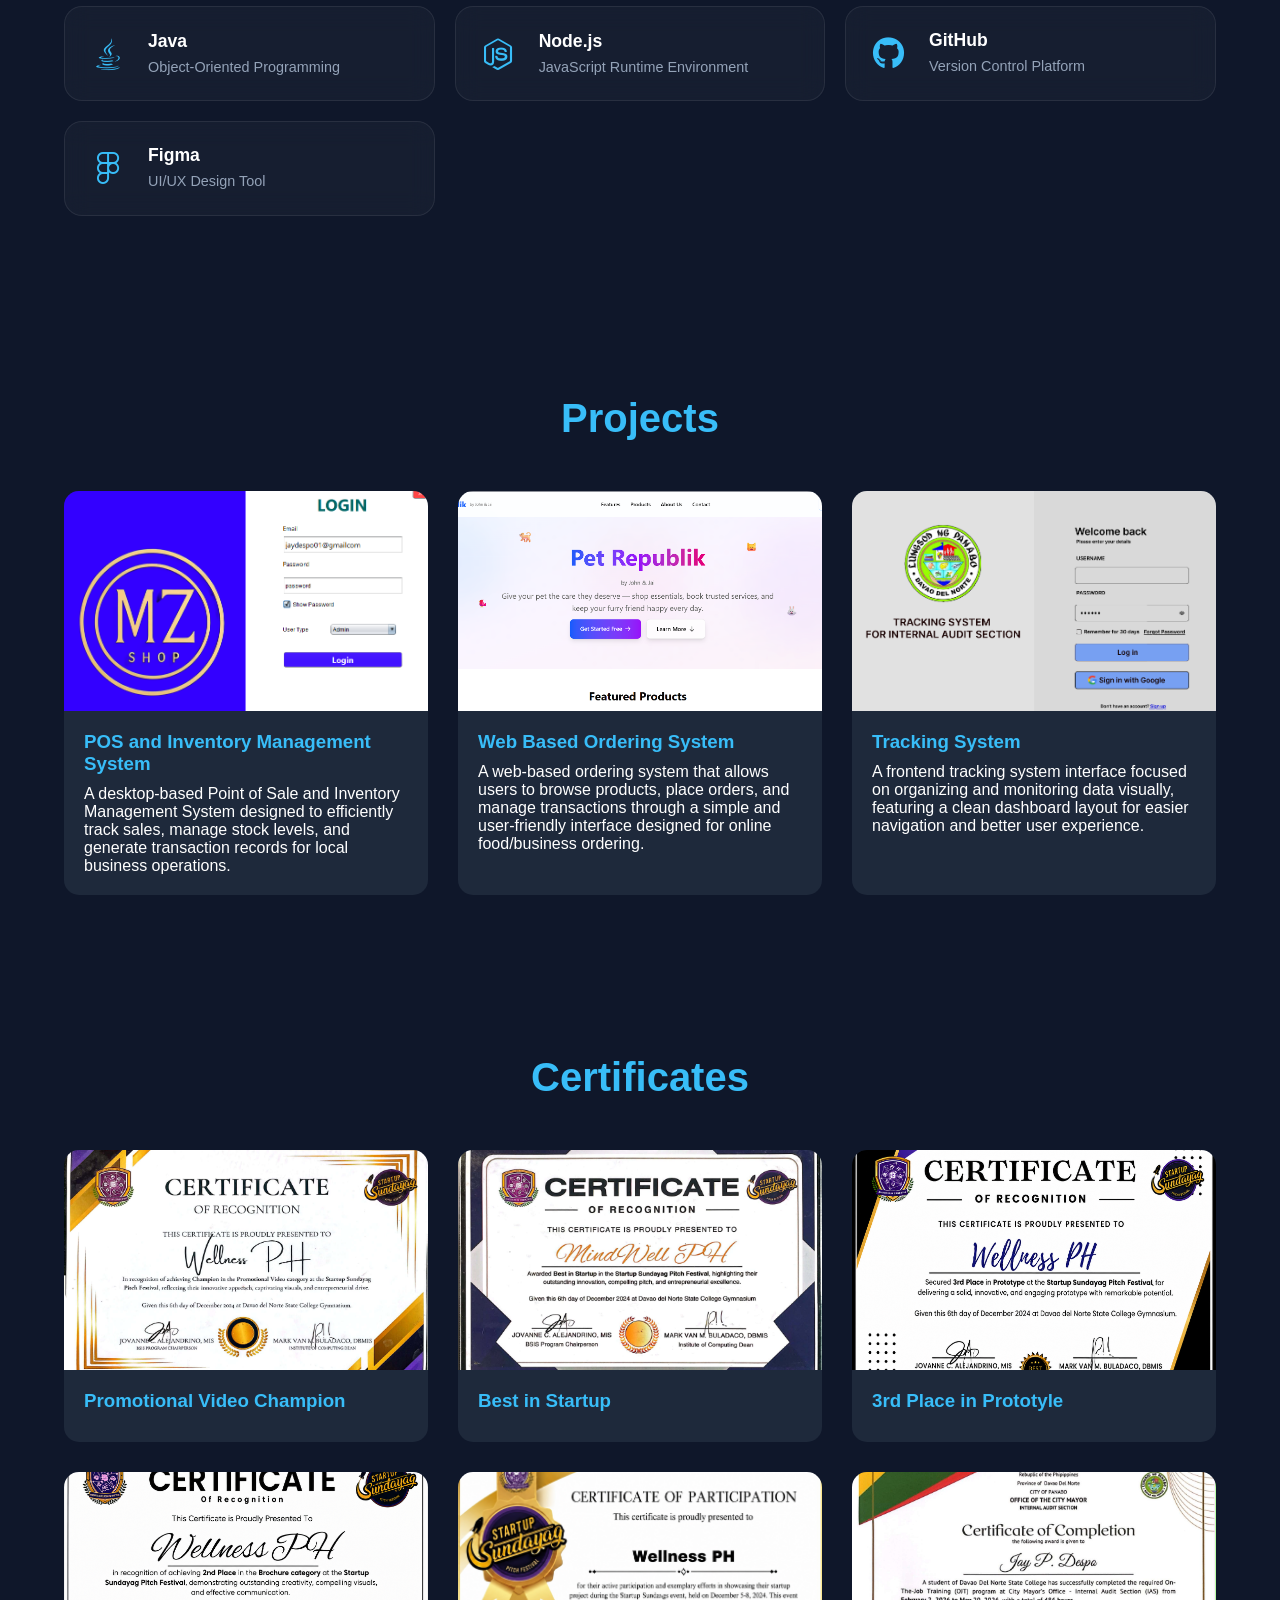
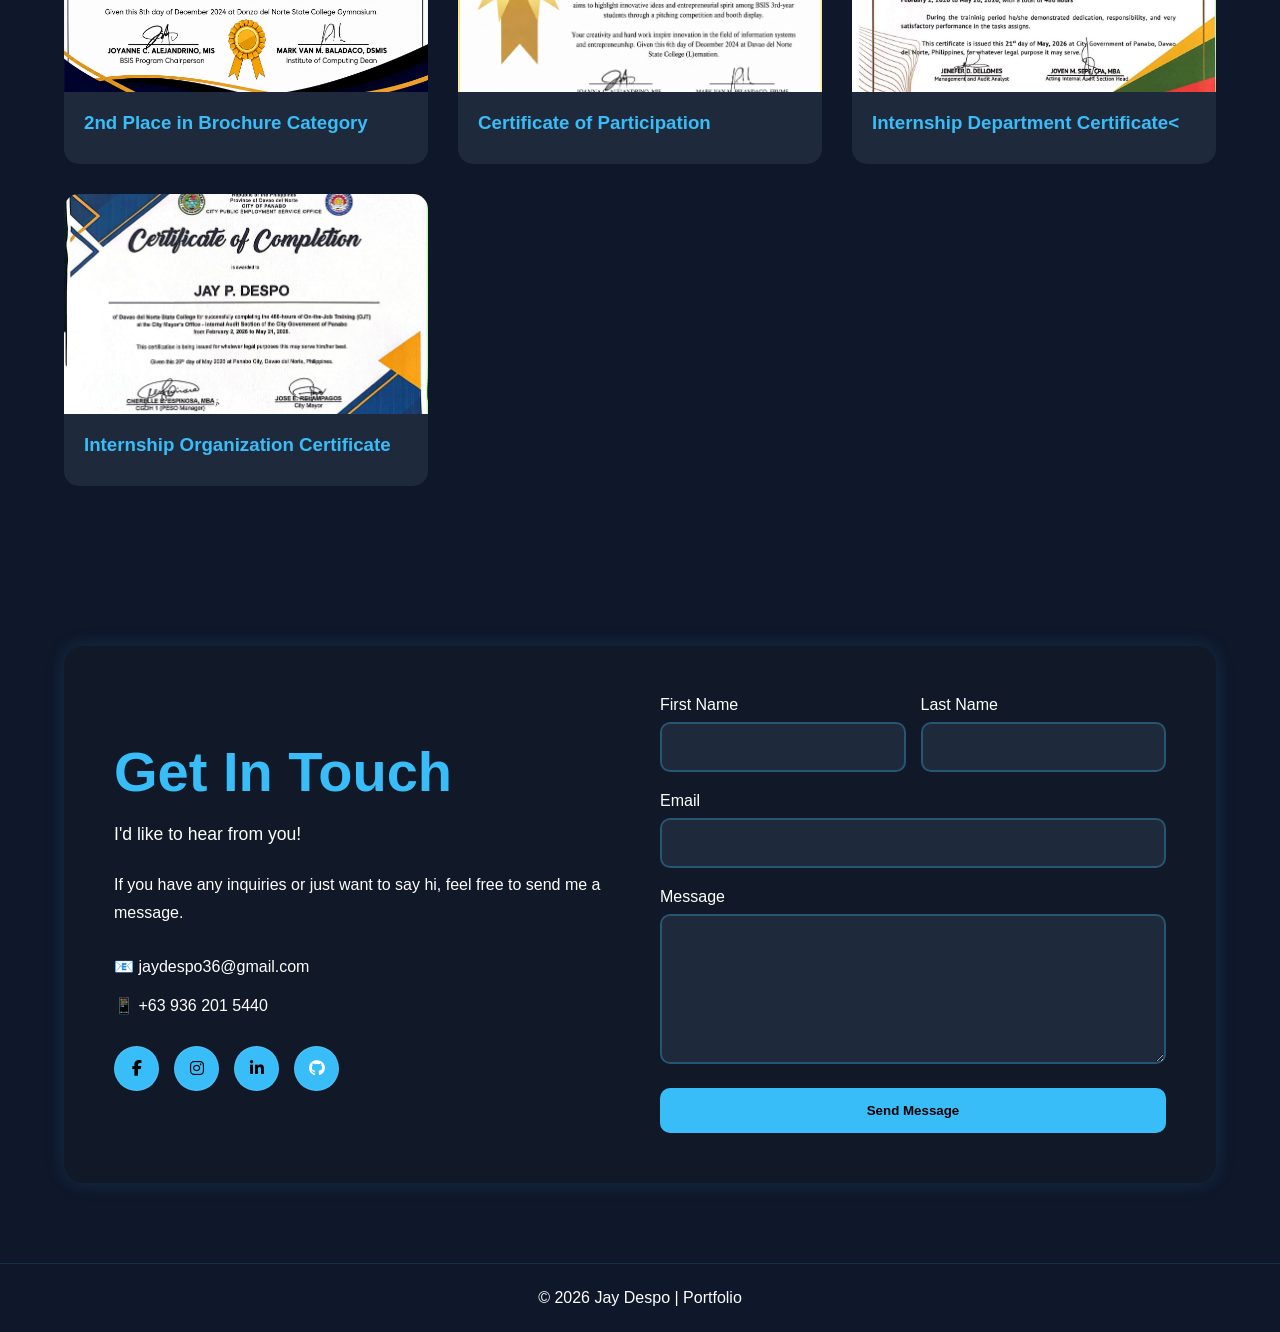
==== commit 24307420: "Added Skills section and responsive design" ====
--- a/index.html
+++ b/index.html
@@ -17,7 +17,7 @@
 </div>
 
 <nav>
-    <div class="logo">Jay Despo</div>
+    <div class="logo">JD</div>
 
     <div class="hamburger" id="hamburger">☰</div>
 
@@ -26,6 +26,7 @@
 
         <a href="#home">Home</a>
         <a href="#about">About</a>
+        <a href="#skills">Skills</a>
         <a href="#projects">Projects</a>
         <a href="#certificate">Certificate</a>
         <a href="#contact">Contact</a>
@@ -43,9 +44,17 @@
             <p class="intro">Hello, I'm</p>
 
             <h1>Jay Despo</h1>
-
-            <h2>Web Developer</h2>
-
+           <h4 class="highlight">
+    Bachelor of Science in
+    <br class="mobile-br">
+    Information Systems Student
+</h4>
+            <div class="mobile-profile">
+                <div class="profile-circle">
+                <img src="image/MEEE.png" alt="Profile">
+                </div>
+            </div>
+            <h2>Aspiring Web Developer</h2>
             <p class="description">
                 Passionate about web development, UI/UX design,
                 and creating modern digital experiences that solve
@@ -91,6 +100,88 @@
 <!-- ABOUT -->
 
 <section id="about">
+
+    <h2 class="section-title">About Me</h2>
+        <div class="about-content">
+            <p>
+                I am a Information System student with progressive experience in software development 
+                and system implementation throughout my academic journey. During my first year, I developed a 
+                basic Point of Sale (POS) system as part of my Programming 2 subject, which helped establish my 
+                foundational programming skills.
+            </p>
+            <p>
+                In my second year, I enhanced my technical capabilities by developing a POS system integrated with an 
+                inventory management system. In addition, I participated in the development of a prototype startup project, 
+                which strengthened my understanding of system design, planning, and user interface development.
+            </p>
+            <p>
+                In my third year, I focused on web development by creating a promotional website. I also completed my 
+                capstone project and research paper, further improving my analytical, problem-solving, and documentation skills.
+            </p>
+            <p>
+                In my fourth year, I finalized my capstone project and completed my internship at the Panabo City Hall, 
+                where I gained practical experience in a professional environment and further developed my technical, 
+                communication, and teamwork skills.
+            </p>
+        </div>
+
+<h2 class="section-title">My Journey</h2>
+    
+
+    <div class="timeline">
+
+        <div class="timeline-year">
+            <div class="year-dot"></div>
+            <h3>2025</h3>
+        </div>
+
+            <div class="timeline-content">
+
+                <p class="timeline-intro">
+                    Leveling up with full-stack development. Building responsive
+                    websites and modern web applications using HTML, CSS,
+                    JavaScript, React, PHP, and Node.js.
+                </p>
+
+                <div class="timeline-card">
+                    <span class="timeline-badge php">PHP</span>
+                    <h4>Point ofSale with Inventory Management System</h4>
+                    <p>
+                        A complete Point of Sale system built with PHP,
+                        featuring inventory tracking and sales  management.
+                    </p>
+                </div>
+
+                <div class="timeline-card">
+                    <span class="timeline-badge html">HTML</span>
+                    <h4>HCI Project</h4>
+                    <p>
+                        Human-Computer Interaction project focused on
+                        UI/UX principles and accessibility.
+                    </p>
+                </div>
+
+                <div class="timeline-card">
+                    <span class="timeline-badge ts">TypeScript</span>
+                    <h4>Todo App</h4>
+                    <p>
+                        Modern task management application built using
+                        TypeScript and responsive design.
+                    </p>
+                </div>
+
+                <div class="timeline-card">
+                    <span class="timeline-badge js">JavaScript</span>
+                    <h4>Visual Astronomy Navigator</h4>
+                    <p>
+                        Interactive astronomy learning interface with
+                        dynamic visual components.
+                    </p>
+                </div>
+        </div>
+    </div>
+</section>
+<!-- <section id="about">
 
     <h2 class="section-title">About Me</h2>
 
@@ -103,6 +194,128 @@
         </p>
     </div>
 
+</section> -->
+<!-- TOOLS & STACK -->
+ <!-- SKILLS -->
+<section id="skills">
+
+    <h2 class="section-title">Skills</h2>
+
+    <div class="skills-container">
+
+        <div class="skill-card">
+            <i class="fab fa-java"></i>
+            <h3>Java</h3>
+        </div>
+
+        <div class="skill-card">
+            <i class="fab fa-html5"></i>
+            <h3>HTML</h3>
+        </div>
+
+        <div class="skill-card">
+            <i class="fab fa-js"></i>
+            <h3>JavaScript</h3>
+        </div>
+
+        <div class="skill-card">
+            <i class="fas fa-wind"></i>
+            <h3>Tailwind CSS</h3>
+        </div>
+
+        <div class="skill-card">
+            <i class="fab fa-figma"></i>
+            <h3>Figma</h3>
+        </div>
+
+    </div>
+
+</section>
+<section id="tools">
+    <h2 class="section-title">Tools & Stack</h2>
+    <div class="tools-grid">
+        <div class="tool-card">
+            <i class="fab fa-html5"></i>
+            <div>
+                <h3>HTML</h3>
+                <p>Structure & Markup Language</p>
+            </div>
+        </div>
+
+        <div class="tool-card">
+            <i class="fab fa-css3-alt"></i>
+            <div>
+                <h3>CSS</h3>
+                <p>Styling & Responsive Design</p>
+            </div>
+        </div>
+
+        <div class="tool-card">
+            <i class="fab fa-js"></i>
+            <div>
+                <h3>JavaScript</h3>
+                <p>Interactive Web Development</p>
+            </div>
+        </div>
+
+        <div class="tool-card">
+            <i class="fab fa-react"></i>
+            <div>
+                <h3>React.js</h3>
+                <p>Frontend UI Library</p>
+            </div>
+        </div>
+
+        <div class="tool-card">
+            <i class="fab fa-php"></i>
+            <div>
+                <h3>PHP</h3>
+                <p>Server-Side Development</p>
+            </div>
+        </div>
+
+        <div class="tool-card">
+            <i class="fas fa-wind"></i>
+            <div>
+                <h3>Tailwind CSS</h3>
+                <p>Utility First CSS Framework</p>
+            </div>
+        </div>
+
+        <div class="tool-card">
+            <i class="fab fa-java"></i>
+            <div>
+                <h3>Java</h3>
+                <p>Object-Oriented Programming</p>
+            </div>
+        </div>
+
+        <div class="tool-card">
+            <i class="fab fa-node-js"></i>
+            <div>
+                <h3>Node.js</h3>
+                <p>JavaScript Runtime Environment</p>
+            </div>
+        </div>
+
+        <div class="tool-card">
+            <i class="fab fa-github"></i>
+            <div>
+                <h3>GitHub</h3>
+                <p>Version Control Platform</p>
+            </div>
+        </div>
+
+        <div class="tool-card">
+            <i class="fab fa-figma"></i>
+            <div>
+                <h3>Figma</h3>
+                <p>UI/UX Design Tool</p>
+            </div>
+        </div>
+
+    </div>
+
 </section>
 
 <!-- PROJECTS -->
@@ -170,24 +383,59 @@
 </section>
 
 <!-- CONTACT -->
- <section id="projects">
-
-    <h2 class="section-title">Projects</h2>
+ <section id="Certificate">
+
+    <h2 class="section-title">Certificates</h2>
 
     <div class="grid">
 
         <div class="card">
-            <img src="image/project1.png" alt="Certificate">
-            <div class="card-content">
-                <h3></h3>
-                <p></p>
-            </div>
-        </div>
-
-        <div class="card">
-            <img src="image/project2.png" alt="Certificate">
-            <div class="card-content">
-                <h3></h3>
+            <img src="image/certificate1.png" alt="Certificate">
+            <div class="card-content">
+                <h3>Promotional Video Champion</h3>
+                <p></p>
+            </div>
+        </div>
+
+        <div class="card">
+            <img src="image/certificate2.png" alt="Certificate">
+            <div class="card-content">
+                <h3>Best in Startup</h3>
+                <p></p>
+            </div>
+        </div>
+        <div class="card">
+            <img src="image/certificatee.png" alt="Certificate">
+            <div class="card-content">
+                <h3>3rd Place in Prototyle</h3>
+                <p></p>
+            </div>
+        </div>
+        <div class="card">
+            <img src="image/certificate6.png" alt="Certificate">
+            <div class="card-content">
+                <h3>2nd Place in Brochure Category</h3>
+                <p></p>
+            </div>
+        </div>
+         <div class="card">
+            <img src="image/certificate7.png" alt="Certificate">
+            <div class="card-content">
+                <h3>Certificate of Participation</h3>
+                <p></p>
+            </div>
+        </div>
+        <div class="card">
+            <img src="image/certificate3.png" alt="Certificate">
+            <div class="card-content">
+                <h3>Internship Department Certificate<</h3>
+                <p></p>
+            </div>
+        </div>
+         <div class="card">
+            <img src="image/certificate4.png" alt="Certificate">
+            <div class="card-content">
+                <h3>Internship Organization Certificate</h3>
                 <p></p>
             </div>
         </div>
@@ -227,25 +475,29 @@
                     <p>📱 +63 936 201 5440</p>
                 </div>
 
-                <div class="social-links">
-
-        <a href="https://facebook.com" target="_blank">
-            <i class="fab fa-facebook-f"></i>
-        </a>
-
-        <a href="https://instagram.com" target="_blank">
-            <i class="fab fa-instagram"></i>
-        </a>
-
-        <a href="https://linkedin.com" target="_blank">
-            <i class="fab fa-linkedin-in"></i>
-        </a>
-
-        <a href="https://github.com" target="_blank">
-            <i class="fab fa-github"></i>
-        </a>
-
-    </div>
+<div class="social-links">
+
+    <a href="https://facebook.com" target="_blank" class="social-btn">
+        <i class="fab fa-facebook-f"></i>
+        <span>Facebook</span>
+    </a>
+
+    <a href="https://instagram.com" target="_blank" class="social-btn">
+        <i class="fab fa-instagram"></i>
+        <span>Instagram</span>
+    </a>
+
+    <a href="https://linkedin.com" target="_blank" class="social-btn">
+        <i class="fab fa-linkedin-in"></i>
+        <span>LinkedIn</span>
+    </a>
+
+    <a href="https://github.com" target="_blank" class="social-btn">
+        <i class="fab fa-github"></i>
+        <span>GitHub</span>
+    </a>
+
+</div>
 
             </div>
 
--- a/style.css
+++ b/style.css
@@ -602,29 +602,230 @@
     margin-top:25px;
 }
 
-.social-links a{
-    width:50px;
-    height:50px;
+.social-btn{
+    position:relative;
+
+    width:55px;
+    height:55px;
+
     display:flex;
     justify-content:center;
     align-items:center;
 
-    background:var(--color-foreground);
-    color:var(--color-background);
-
-    border-radius:50%;
+    overflow:hidden;
+
+    border-radius:50px;
+
     text-decoration:none;
 
-    font-size:1.2rem;
-
-    transition:all .3s ease;
-}
-
-.social-links a:hover{
-    transform:translateY(-5px);
-    box-shadow:0 0 15px var(--color-foreground);
-}
-
+    background:rgba(255,255,255,.05);
+
+    border:1px solid rgba(255,255,255,.1);
+
+    transition:.4s ease;
+
+    backdrop-filter:blur(10px);
+}
+
+/* EXPANDING WIDTH */
+
+.social-btn:hover{
+    width:170px;
+}
+
+/* ICON */
+
+.social-btn{
+    position:relative;
+
+    width:60px;
+    height:60px;
+
+    border-radius:999px;
+
+    overflow:hidden;
+
+    transition:
+        width .45s cubic-bezier(.22,1,.36,1),
+        transform .35s ease,
+        box-shadow .35s ease;
+}
+
+.social-btn:hover{
+    width:180px;
+
+    border-radius:999px; /* KEEP IT FULLY ROUNDED */
+
+    transform:translateY(-4px);
+}
+.social-btn,
+.social-btn:hover{
+    border-radius:60px;
+}
+.social-btn{
+    width:60px;
+    height:60px;
+}
+
+.social-btn:hover{
+    width:150px;
+}
+
+/* EXPAND LIKE THE PHOTO BUTTON */
+
+.social-btn::before{
+    content:"";
+
+    position:absolute;
+    inset:1px;
+
+    border-radius:9px;
+
+    background:
+    linear-gradient(
+        180deg,
+        rgba(255,255,255,.18),
+        rgba(255,255,255,.03)
+    );
+
+    opacity:0;
+
+    transition:.4s ease;
+}
+
+.social-btn:hover::before{
+    opacity:1;
+}
+
+/* TITLE */
+
+.social-btn span{
+    position:absolute;
+
+    color:white;
+
+    font-weight:600;
+
+    letter-spacing:.5px;
+
+    opacity:0;
+
+    transform:scale(0);
+
+    transition:.35s ease;
+
+    z-index:2;
+}
+
+/* TITLE APPEARS */
+
+.social-btn:hover span{
+    opacity:1;
+    transform:scale(1);
+}
+.social-btn::before{
+    content:"";
+    position:absolute;
+    inset:0;
+    opacity:0;
+    transition:.4s ease;
+    background:linear-gradient(
+        35deg,
+        #38BDF8,
+        #8B5CF6
+    );
+}
+
+.social-btn:hover::before{
+    opacity:1;
+}
+.social-btn::after{
+    content:"";
+
+    position:absolute;
+    inset:0;
+
+    border-radius:9px;
+
+    background:
+    linear-gradient(
+        135deg,
+        #ff9966,
+        #ff5e62
+    );
+
+    opacity:0;
+
+    transition:.4s ease;
+
+    z-index:-1;
+}
+
+.social-btn:hover{
+
+    width:180px;
+
+    transform:
+    translateY(-4px);
+
+    border-color:
+    rgba(255,255,255,.15);
+
+    box-shadow:
+    0 15px 30px rgba(255,94,98,.18),
+    0 5px 15px rgba(255,94,98,.12);
+}
+
+.social-btn:hover::before,
+.social-btn:hover::after{
+    opacity:1;
+}
+.about-content{
+    max-width: 900px;
+    margin: 0 auto;
+
+    padding: 30px;
+
+    background: rgba(255,255,255,0.03);
+
+    border: 1px solid rgba(255,255,255,0.08);
+
+    border-radius: 20px;
+
+    backdrop-filter: blur(10px);
+
+    box-shadow:
+        0 10px 30px rgba(0,0,0,0.15),
+        inset 0 1px 1px rgba(255,255,255,0.05);
+
+    transition: .3s ease;
+}
+
+.about-content:hover{
+    border-color: rgba(56,189,248,0.4);
+
+    box-shadow:
+        0 15px 35px rgba(56,189,248,0.12),
+        0 0 20px rgba(56,189,248,0.08);
+}
+
+.about-content p{
+    text-align: justify;
+
+    line-height: 1.9;
+
+    color: #cbd5e1;
+
+    margin-bottom: 18px;
+}
+
+.about-content p:last-child{
+    margin-bottom: 0;
+}
+/* Hidden on desktop */
+.mobile-profile{
+    display:none;
+}
 
 /* MOBILE */
 
@@ -665,6 +866,490 @@
     .send-btn{
         width:100%;
     }
+      .about-content{
+        padding: 20px;
+        border-radius: 15px;
+    }
+
+    .about-content p{
+        font-size: .95rem;
+        line-height: 1.8;
+    }
+       .hero{
+        padding-top:120px;
+        min-height:auto;
+    }
+
+    .hero-content{
+        grid-template-columns:1fr;
+        text-align:center;
+        padding:25px;
+        gap:20px;
+    }
+
+    /* Hide desktop image */
+    .hero-right{
+        display:none;
+    }
+
+    /* Show image between Bachelor... and Aspiring... */
+    .mobile-profile{
+        display:flex;
+        justify-content:center;
+        margin:20px 0;
+    }
+
+    .mobile-profile .profile-circle{
+        width:220px;
+        max-width:80vw;
+    }
+
+    .highlight{
+        margin:0 auto 15px;
+    }
+
+    .description{
+        max-width:100%;
+        margin:auto;
+    }
+
+    .hero-buttons{
+        justify-content:center;
+        flex-wrap:wrap;
+    }
+
+    .stats{
+        justify-content:center;
+    }
+}
+.mobile-br {
+    display: none;
+}
+@media (max-width: 768px){
+
+    /* HERO SECTION */
+     .mobile-br {
+        display: block;
+    }
+    .hero{
+        min-height: auto;
+        padding: 90px 20px 50px;
+    }
+
+    .hero-content{
+        display: flex;
+        flex-direction: column;
+        align-items: center;
+        text-align: center;
+        gap: 20px;
+        padding: 0;
+    }
+
+    /* Hide desktop image */
+    .hero-right{
+        display: none;
+    }
+
+    /* TEXT */
+    .intro{
+        font-size: 0.95rem;
+        margin-bottom: 5px;
+    }
+
+    .hero-left h1{
+        font-size: 2rem;
+        line-height: 1.1;
+        margin-bottom: 10px;
+    }
+
+    /* Typing Text */
+    .highlight{
+        width: 100%;
+        max-width: 280px;
+
+        margin: 0 auto 15px;
+
+        font-size: 0.9rem;
+        line-height: 1.5;
+
+        white-space: normal;
+        border-right: none;
+
+        text-align: center;
+
+    }
+
+    /* MOBILE PROFILE */
+    .mobile-profile{
+        display: flex;
+        justify-content: center;
+        margin: 10px 0;
+    }
+
+    .mobile-profile .profile-circle{
+        width: 180px;
+        height: 180px;
+    }
+
+    /* TITLE */
+    .hero-left h2{
+        font-size: 1.6rem;
+        margin-top: 10px;
+        margin-bottom: 10px;
+    }
+
+    /* DESCRIPTION */
+    .description{
+        max-width: 100%;
+        font-size: 0.95rem;
+        line-height: 1.8;
+        margin: 0 auto;
+    }
+
+    /* BUTTONS */
+    .hero-buttons{
+        width: 100%;
+        display: flex;
+        flex-direction: column;
+        gap: 12px;
+        margin-top: 15px;
+    }
+
+    .hero-buttons .btn{
+        width: 100%;
+        text-align: center;
+    }
+
+    /* STATS */
+    .stats{
+        width: 100%;
+        display: grid;
+        grid-template-columns: repeat(3,1fr);
+        gap: 10px;
+        margin-top: 20px;
+    }
+
+    .stats div{
+        padding: 15px 10px;
+        border-radius: 12px;
+    }
+
+    .stats h3{
+        font-size: 1.2rem;
+        margin-bottom: 5px;
+    }
+
+    .stats p{
+        font-size: 0.8rem;
+    }
+}
+/* =========================
+   TIMELINE SECTION
+========================= */
+
+.timeline{
+    width: 100%;
+    max-width: 1200px;
+    margin: auto;
+    display: grid;
+    grid-template-columns: 180px 1fr;
+    gap: 2rem;
+    align-items: start;
+}
+
+.timeline-year{
+    position: relative;
+    display: flex;
+    align-items: center;
+    gap: 15px;
+}
+
+.timeline-year::after{
+    content: "";
+    position: absolute;
+    top: 50px;
+    left: 9px;
+    width: 2px;
+    height: calc(100% + 200px);
+    background: rgba(255,255,255,.15);
+}
+
+.year-dot{
+    width: 18px;
+    height: 18px;
+    border-radius: 50%;
+    background: #8b5cf6;
+    box-shadow: 0 0 15px #8b5cf6;
+    flex-shrink: 0;
+}
+
+.timeline-year h3{
+    color: white;
+    font-size: clamp(2rem, 5vw, 3rem);
+}
+
+.timeline-content{
+    width: 100%;
+}
+
+.timeline-intro{
+    color: #cbd5e1;
+    line-height: 1.8;
+    margin-bottom: 1.5rem;
+}
+
+.timeline-card{
+    width: 100%;
+    background: #111827;
+    border: 1px solid rgba(255,255,255,.08);
+    border-radius: 15px;
+    padding: 20px;
+    margin-bottom: 20px;
+    transition: .3s ease;
+}
+
+.timeline-card:hover{
+    transform: translateY(-5px);
+    border-color: #38BDF8;
+}
+
+.timeline-card h4{
+    color: white;
+    margin-bottom: 10px;
+}
+
+.timeline-card p{
+    color: #94a3b8;
+    line-height: 1.6;
+}
+
+.timeline-badge{
+    display: inline-block;
+    padding: 5px 12px;
+    border-radius: 50px;
+    font-size: .75rem;
+    margin-bottom: 10px;
+    color: white;
+}
+
+.php{ background:#8b5cf6; }
+.html{ background:#f97316; }
+.ts{ background:#2563eb; }
+.js{
+    background:#eab308;
+    color:black;
+}
+/* ==========================
+   TOOLS & STACK
+========================== */
+
+#tools{
+    padding:100px 5%;
+    position:relative;
+}
+
+.tools-grid{
+    width:100%;
+    max-width:1200px;
+    margin:auto;
+
+    display:grid;
+
+    grid-template-columns:
+    repeat(auto-fit,minmax(280px,1fr));
+
+    gap:20px;
+}
+
+.tool-card{
+    display:flex;
+    align-items:center;
+    gap:18px;
+
+    min-height:95px;
+
+    padding:20px;
+
+    background:rgba(255,255,255,.03);
+
+    border:1px solid rgba(255,255,255,.08);
+
+    border-radius:18px;
+
+    backdrop-filter:blur(12px);
+
+    transition:.3s ease;
+
+    overflow:hidden;
+}
+
+.tool-card:hover{
+    transform:translateY(-8px);
+
+    border-color:#38BDF8;
+
+    box-shadow:
+    0 10px 30px rgba(56,189,248,.15),
+    0 0 20px rgba(56,189,248,.15);
+}
+.fa-html5{
+    color:#E34F26;
+}
+
+.fa-css3-alt{
+    color:#1572B6;
+}
+
+.fa-js{
+    color:#F7DF1E;
+}
+
+.fa-react{
+    color:#61DAFB;
+}
+
+.fa-php{
+    color:#777BB4;
+}
+
+.fa-java{
+    color:#F89820;
+}
+
+.fa-node-js{
+    color:#68A063;
+}
+
+.fa-github{
+    color:#FFFFFF;
+}
+
+.fa-figma{
+    color:#A259FF;
+}
+
+.tool-card:hover{
+    transform:translateY(-8px);
+
+    border-color:#38BDF8;
+
+    box-shadow:
+    0 0 20px rgba(56,189,248,.15),
+    0 0 40px rgba(56,189,248,.08);
+}
+
+.tool-card i{
+    font-size:2rem;
+    width:45px;
+    text-align:center;
+    color:#38BDF8;
+}
+
+.tool-card h3{
+    color:#fff;
+    margin-bottom:5px;
+    font-size:1.1rem;
+}
+
+.tool-card p{
+    color:#94a3b8;
+    font-size:.9rem;
+    line-height:1.4;
+}
+
+/* Section Title */
+
+#tools .section-title{
+    text-align:center;
+    margin-bottom:50px;
+}
+.highlight{
+    width: fit-content;
+
+    color: var(--color-foreground);
+    font-size: 1.2rem;
+    font-weight: 600;
+
+    overflow: hidden;
+    white-space: nowrap;
+
+    border-right: 3px solid var(--color-foreground);
+
+    animation:
+        typing 4s steps(37, end),
+        blink .8s infinite;
+
+    margin-bottom: 20px;
+}
+
+@keyframes typing{
+    from{
+        width: 0;
+    }
+    to{
+        width: 37ch;
+    }
+}
+
+@keyframes blink{
+    50%{
+        border-color: transparent;
+    }
+}
+.profile-circle{
+    width:min(100%,450px);
+    aspect-ratio:1/1;
+
+    border-radius:50%;
+
+    overflow:hidden;
+
+    border:4px solid rgba(56,189,248,.3);
+
+    background:#1E293B;
+
+    transition:
+    transform .15s ease,
+    box-shadow .3s ease;
+
+    transform-style:preserve-3d;
+
+    cursor:pointer;
+
+    box-shadow:
+    0 10px 30px rgba(0,0,0,.3);
+}
+
+.profile-circle:hover{
+    box-shadow:
+    0 20px 40px rgba(56,189,248,.25),
+    0 0 40px rgba(56,189,248,.15);
+}
+
+.profile-circle img{
+    width:100%;
+    height:100%;
+    object-fit:cover;
+
+    transform:translateZ(30px);
+}
+@keyframes float{
+
+    0%{
+        transform:translateY(0px);
+    }
+
+    50%{
+        transform:translateY(-15px);
+    }
+
+    100%{
+        transform:translateY(0px);
+    }
+}
+
+.hero-right{
+    animation:float 5s ease-in-out infinite;
 }
 
 /* =========================
@@ -705,6 +1390,30 @@
     nav {
         padding: 15px;
     }
+       .timeline-year h3{
+        font-size:1.4rem;
+    }
+        .timeline{
+        grid-template-columns: 1fr;
+        gap: 15px;
+    }
+
+    .timeline-year{
+        justify-content: flex-start;
+        margin-bottom: 10px;
+    }
+
+    .timeline-year::after{
+        display: none;
+    }
+
+    .timeline-content{
+        margin-left: 0;
+    }
+
+    .timeline-intro{
+        margin-bottom: 20px;
+    }
 }
 
 @media (max-width: 480px) {
@@ -729,4 +1438,160 @@
     .stats {
         flex-direction: column;
     }
+    .hero-left h1 {
+        font-size: 2rem;
+    }
+
+    .hero-left h2 {
+        font-size: 1.5rem;
+    }
+
+    .highlight {
+        font-size: 0.9rem;
+    }
+
+    .description {
+        font-size: 0.85rem;
+    }
+
+    .mobile-profile .profile-circle {
+        width: 150px;
+        height: 150px;
+    }
+
+    .stats h3 {
+        font-size: 1rem;
+    }
+
+    .stats p {
+        font-size: 0.75rem;
+    }
+}
+@media (max-width: 768px) {
+
+    .mobile-br {
+        display: block;
+    }
+
+    .hero {
+        padding: 2rem 1rem;
+    }
+
+    .hero-left h1 {
+        font-size: 2.5rem;
+    }
+
+    .hero-left h2 {
+        font-size: 1.8rem;
+    }
+
+    .highlight {
+        font-size: 1rem;
+        line-height: 1.5;
+    }
+
+    .description {
+        font-size: 0.95rem;
+    }
+
+    .hero-buttons {
+        flex-direction: column;
+        width: 100%;
+    }
+
+    .hero-buttons .btn {
+        width: 100%;
+    }
+
+    .stats {
+        gap: 10px;
+    }
+
+    .stats div {
+        flex: 1;
+        min-width: 80px;
+    }
+
+    .mobile-profile .profile-circle {
+        width: 180px;
+        height: 180px;
+    }
+}
+/* =========================
+   SKILLS SECTION
+========================= */
+
+#skills {
+    padding: 80px 10%;
+}
+
+.skills-container {
+    display: grid;
+    grid-template-columns: repeat(auto-fit, minmax(180px, 1fr));
+    gap: 20px;
+    margin-top: 40px;
+}
+
+.skill-card {
+    background: #111;
+    border: 1px solid rgba(255,255,255,0.1);
+    padding: 30px 20px;
+    border-radius: 15px;
+    text-align: center;
+    transition: 0.3s ease;
+}
+
+.skill-card:hover {
+    transform: translateY(-8px);
+    border-color: #00bcd4;
+}
+
+.skill-card i {
+    font-size: 3rem;
+    color: #00bcd4;
+    margin-bottom: 15px;
+}
+
+.skill-card h3 {
+    font-size: 1.1rem;
+    color: #fff;
+}
+
+/* =========================
+   RESPONSIVE
+========================= */
+
+@media (max-width: 768px) {
+
+    #skills {
+        padding: 60px 6%;
+    }
+
+    .skills-container {
+        grid-template-columns: repeat(2, 1fr);
+        gap: 15px;
+    }
+
+    .skill-card {
+        padding: 25px 15px;
+    }
+
+    .skill-card i {
+        font-size: 2.5rem;
+    }
+
+    .skill-card h3 {
+        font-size: 1rem;
+    }
+}
+
+@media (max-width: 480px) {
+
+    .skills-container {
+        grid-template-columns: 1fr;
+    }
+
+    .skill-card {
+        padding: 20px;
+    }
 }
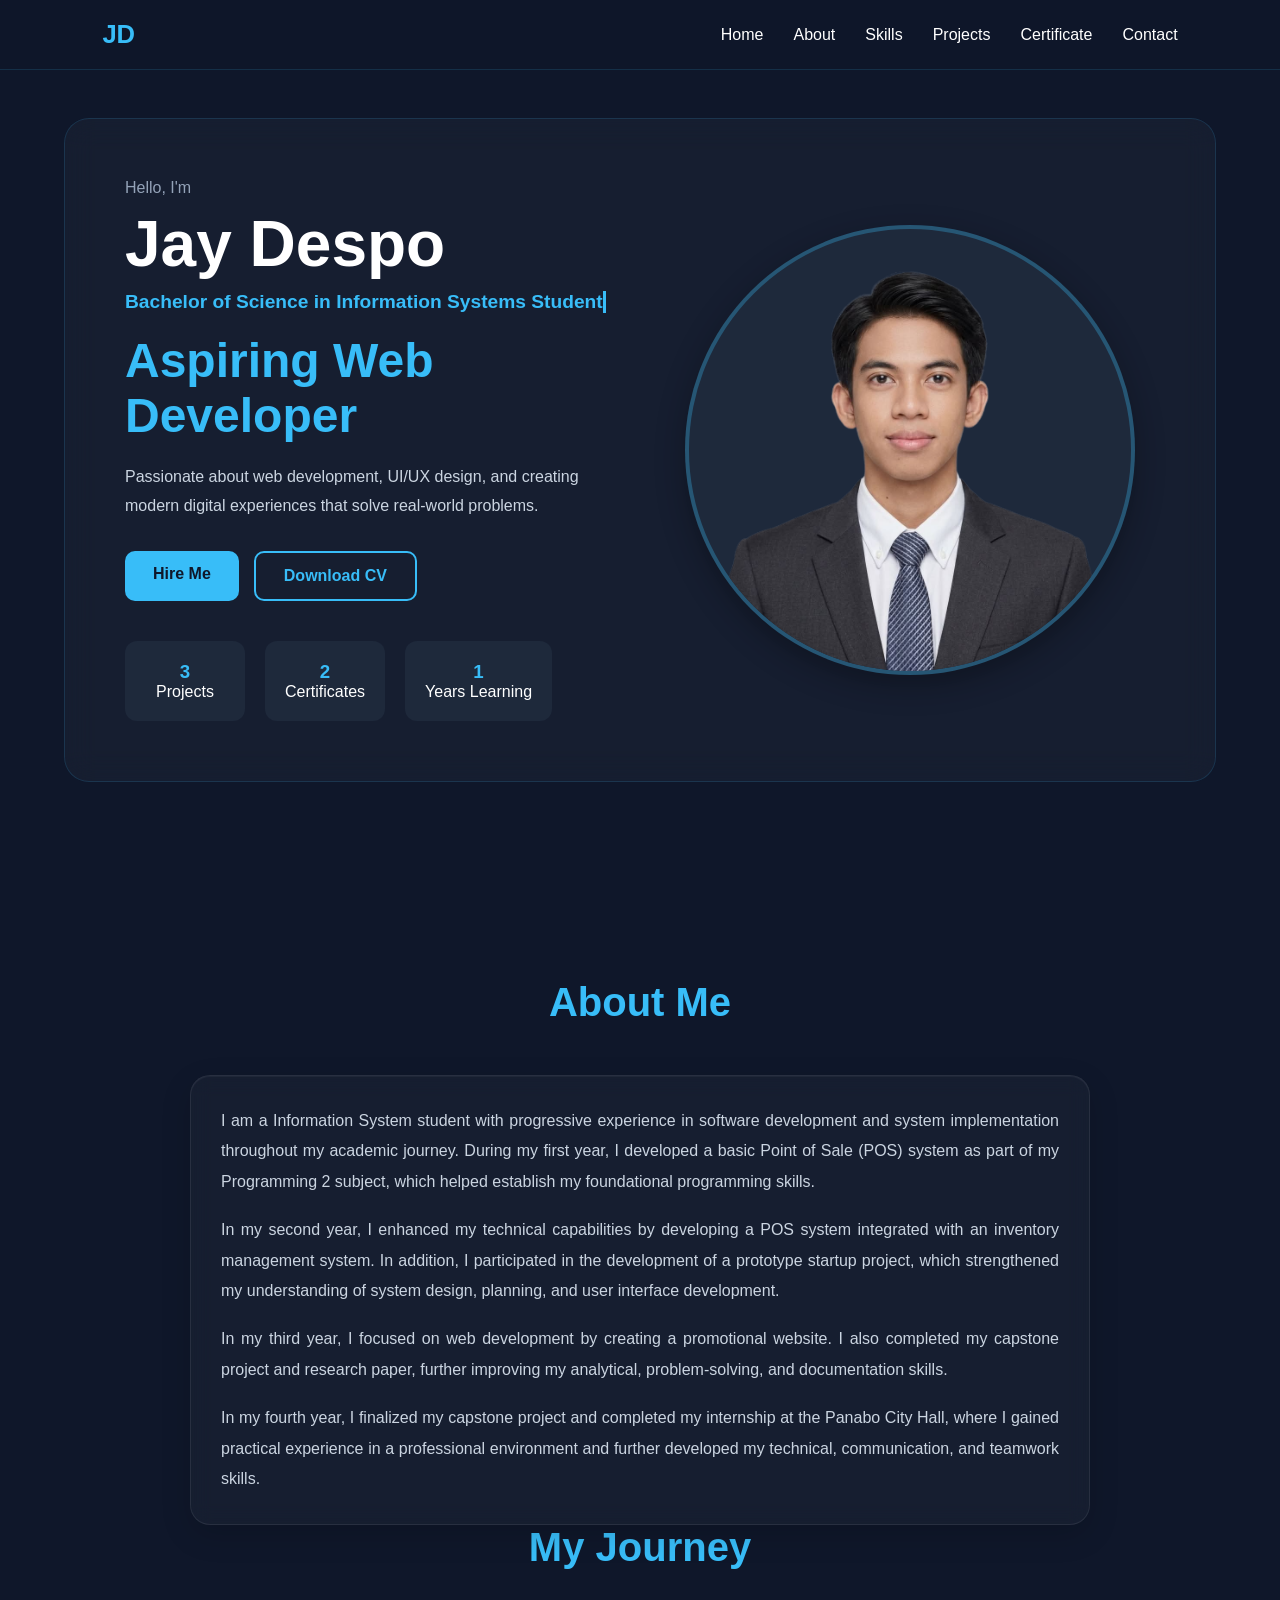
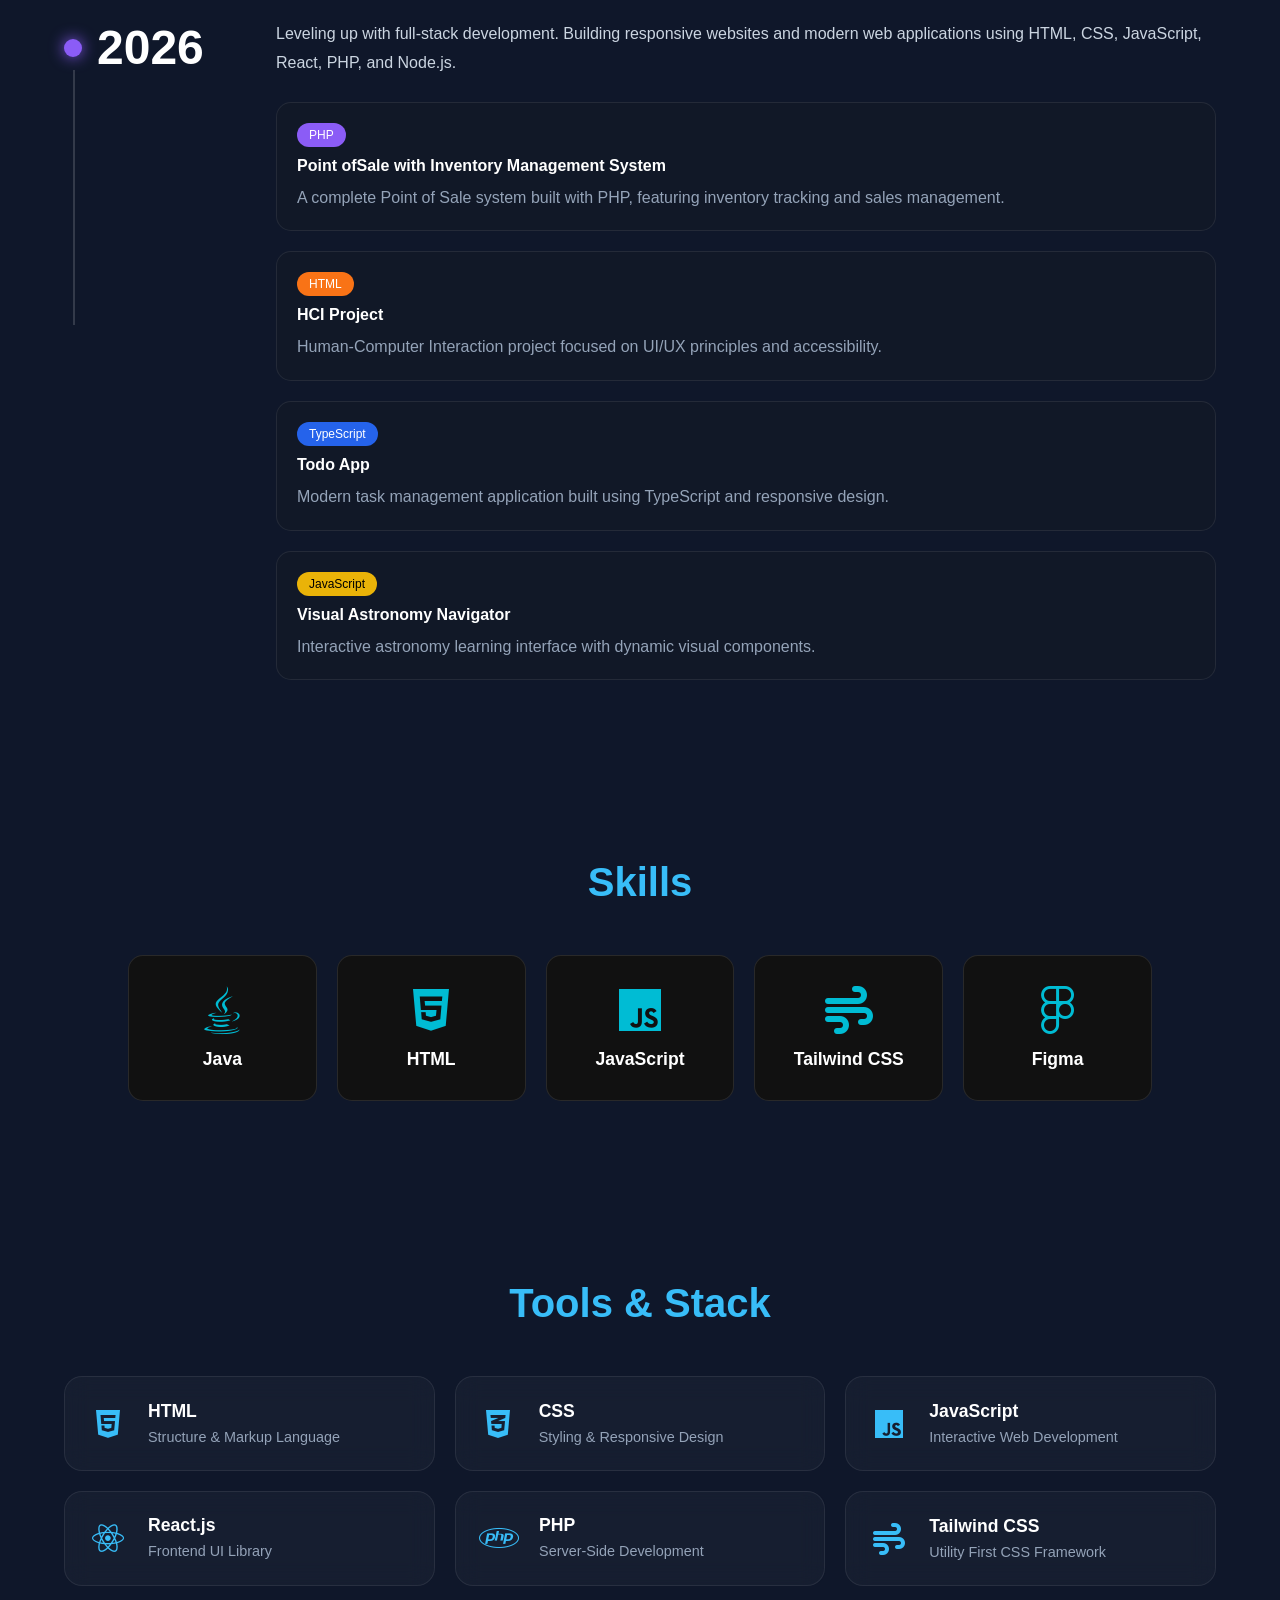
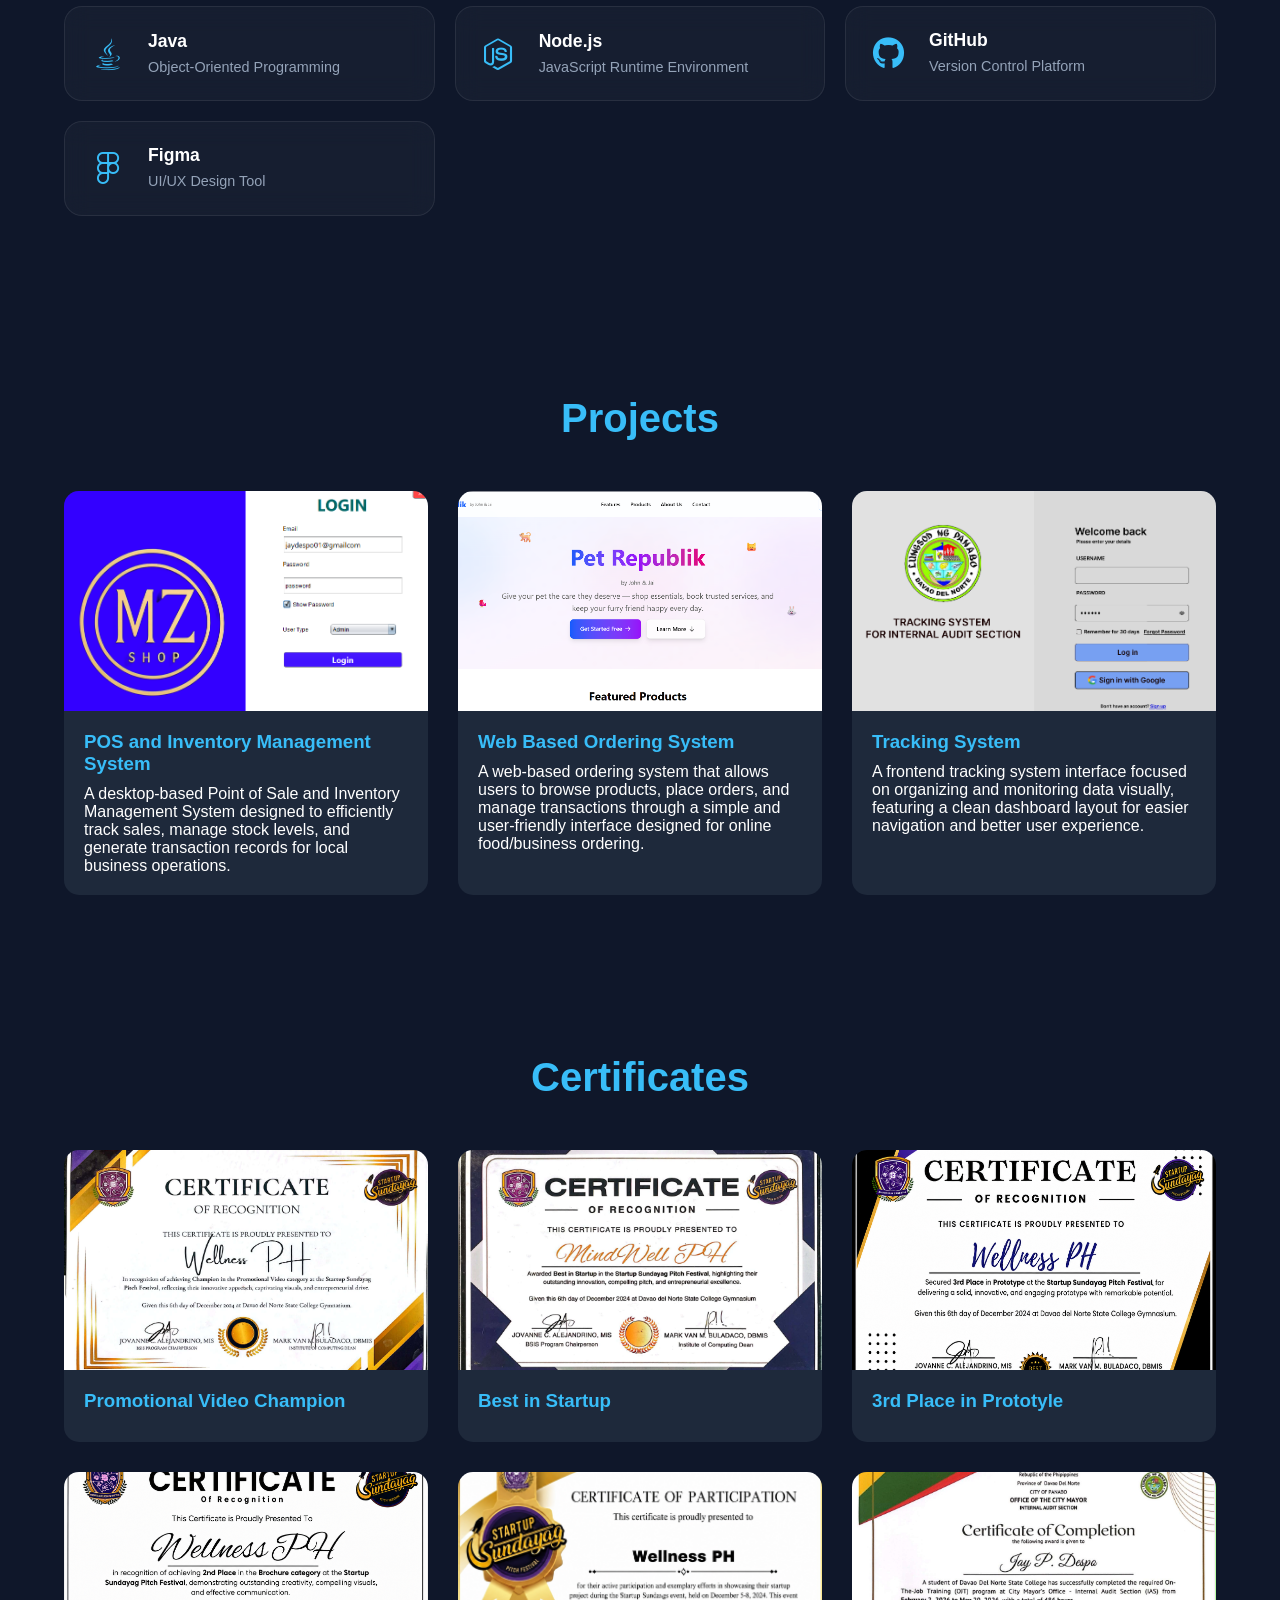
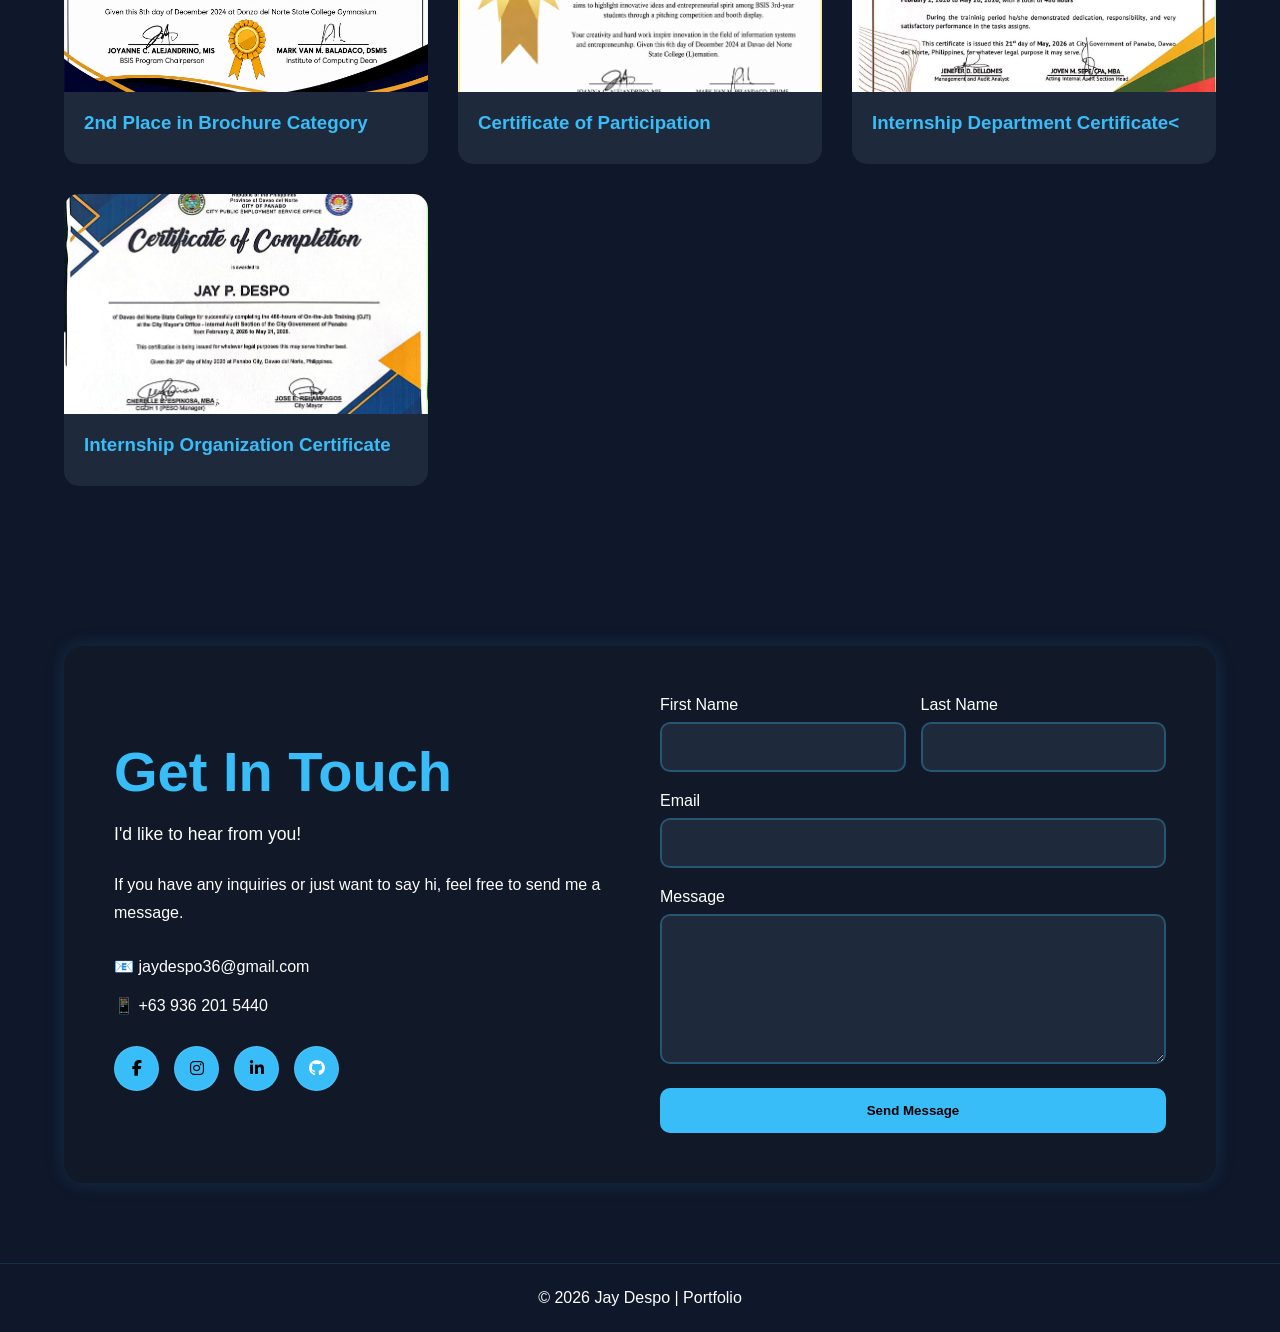
==== commit e032bb91: "Improve mobile responsiveness" ====
--- a/index.html
+++ b/index.html
@@ -45,10 +45,10 @@
 
             <h1>Jay Despo</h1>
            <h4 class="highlight">
-    Bachelor of Science in
-    <br class="mobile-br">
-    Information Systems Student
-</h4>
+            Bachelor of Science in
+            <br class="mobile-br">
+            Information Systems Student
+            </h4>
             <div class="mobile-profile">
                 <div class="profile-circle">
                 <img src="image/MEEE.png" alt="Profile">
@@ -132,7 +132,7 @@
 
         <div class="timeline-year">
             <div class="year-dot"></div>
-            <h3>2025</h3>
+            <h3>2026</h3>
         </div>
 
             <div class="timeline-content">
--- a/style.css
+++ b/style.css
@@ -1493,7 +1493,12 @@
     .description {
         font-size: 0.95rem;
     }
-
+    .hero-content{
+        grid-template-columns:1fr;
+        text-align:center;
+        padding:50px;
+        gap:20px;
+    }
     .hero-buttons {
         flex-direction: column;
         width: 100%;
@@ -1516,6 +1521,7 @@
         width: 180px;
         height: 180px;
     }
+    
 }
 /* =========================
    SKILLS SECTION
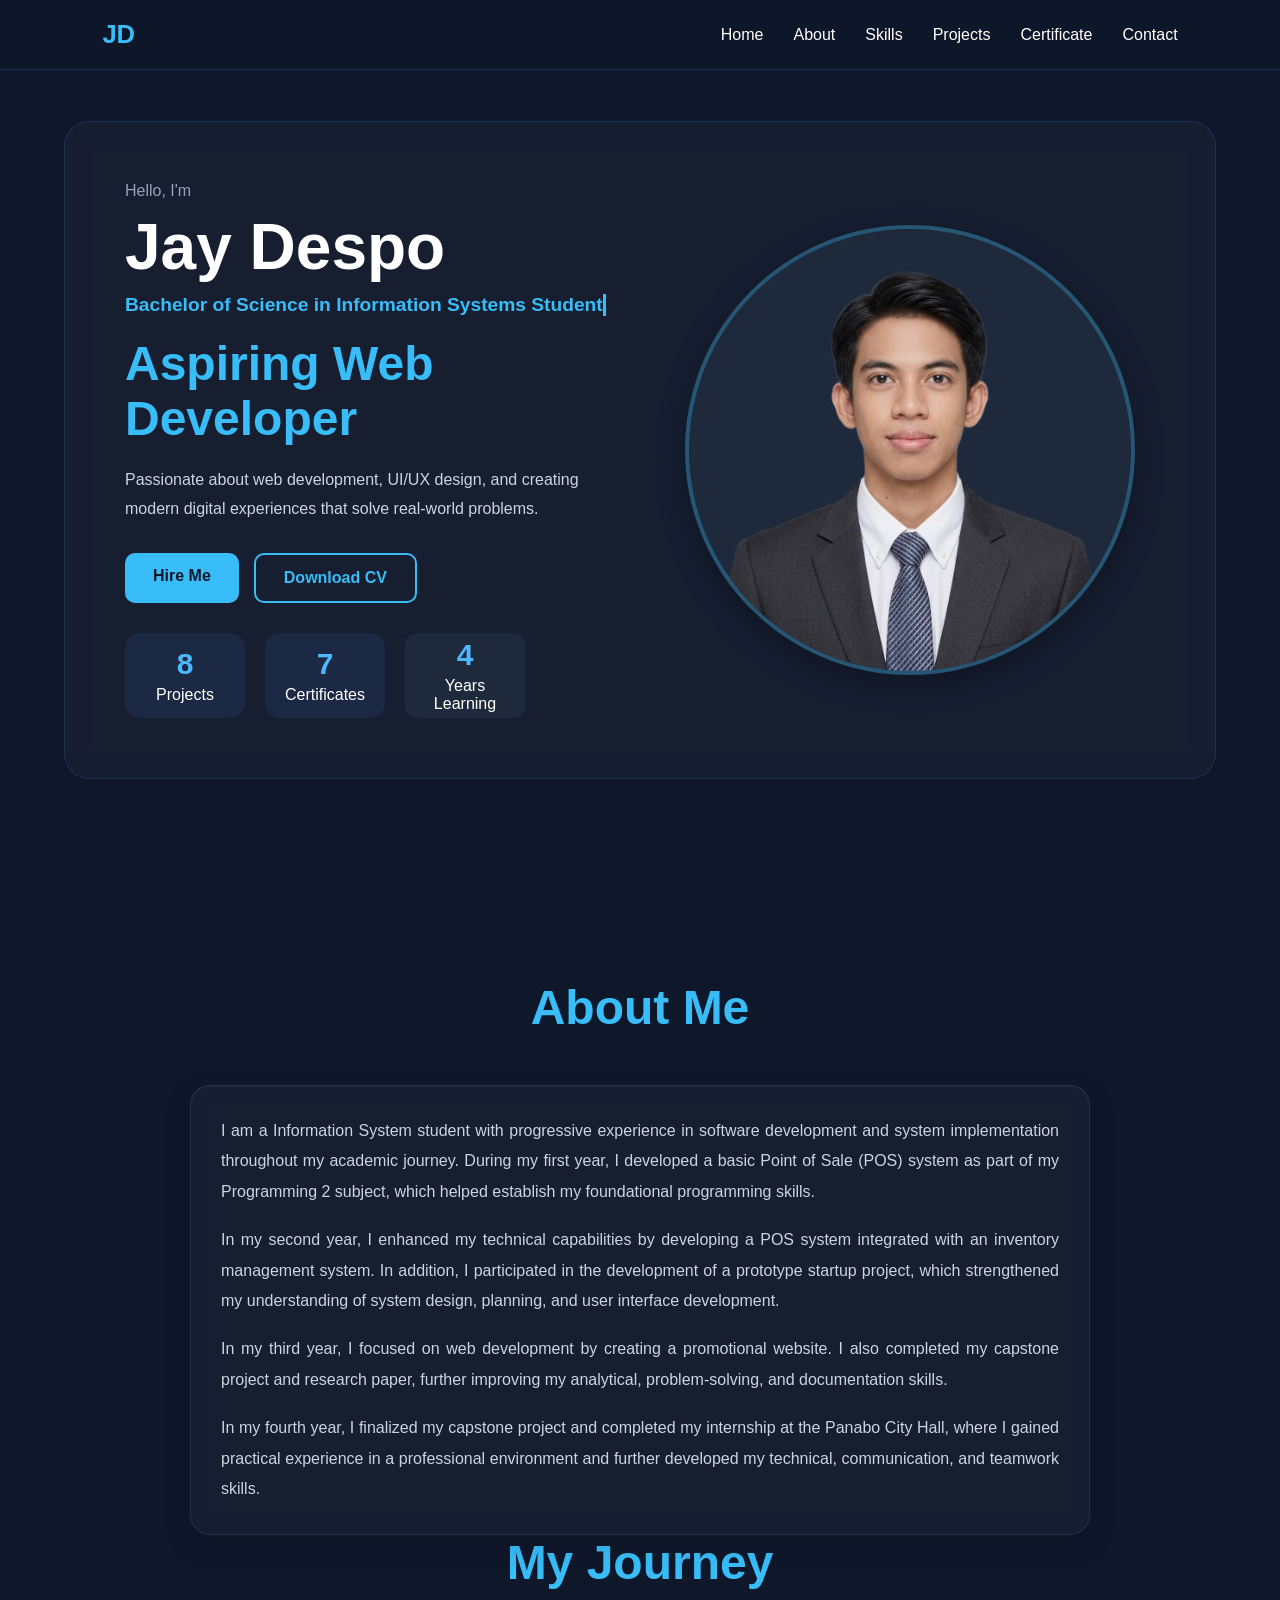
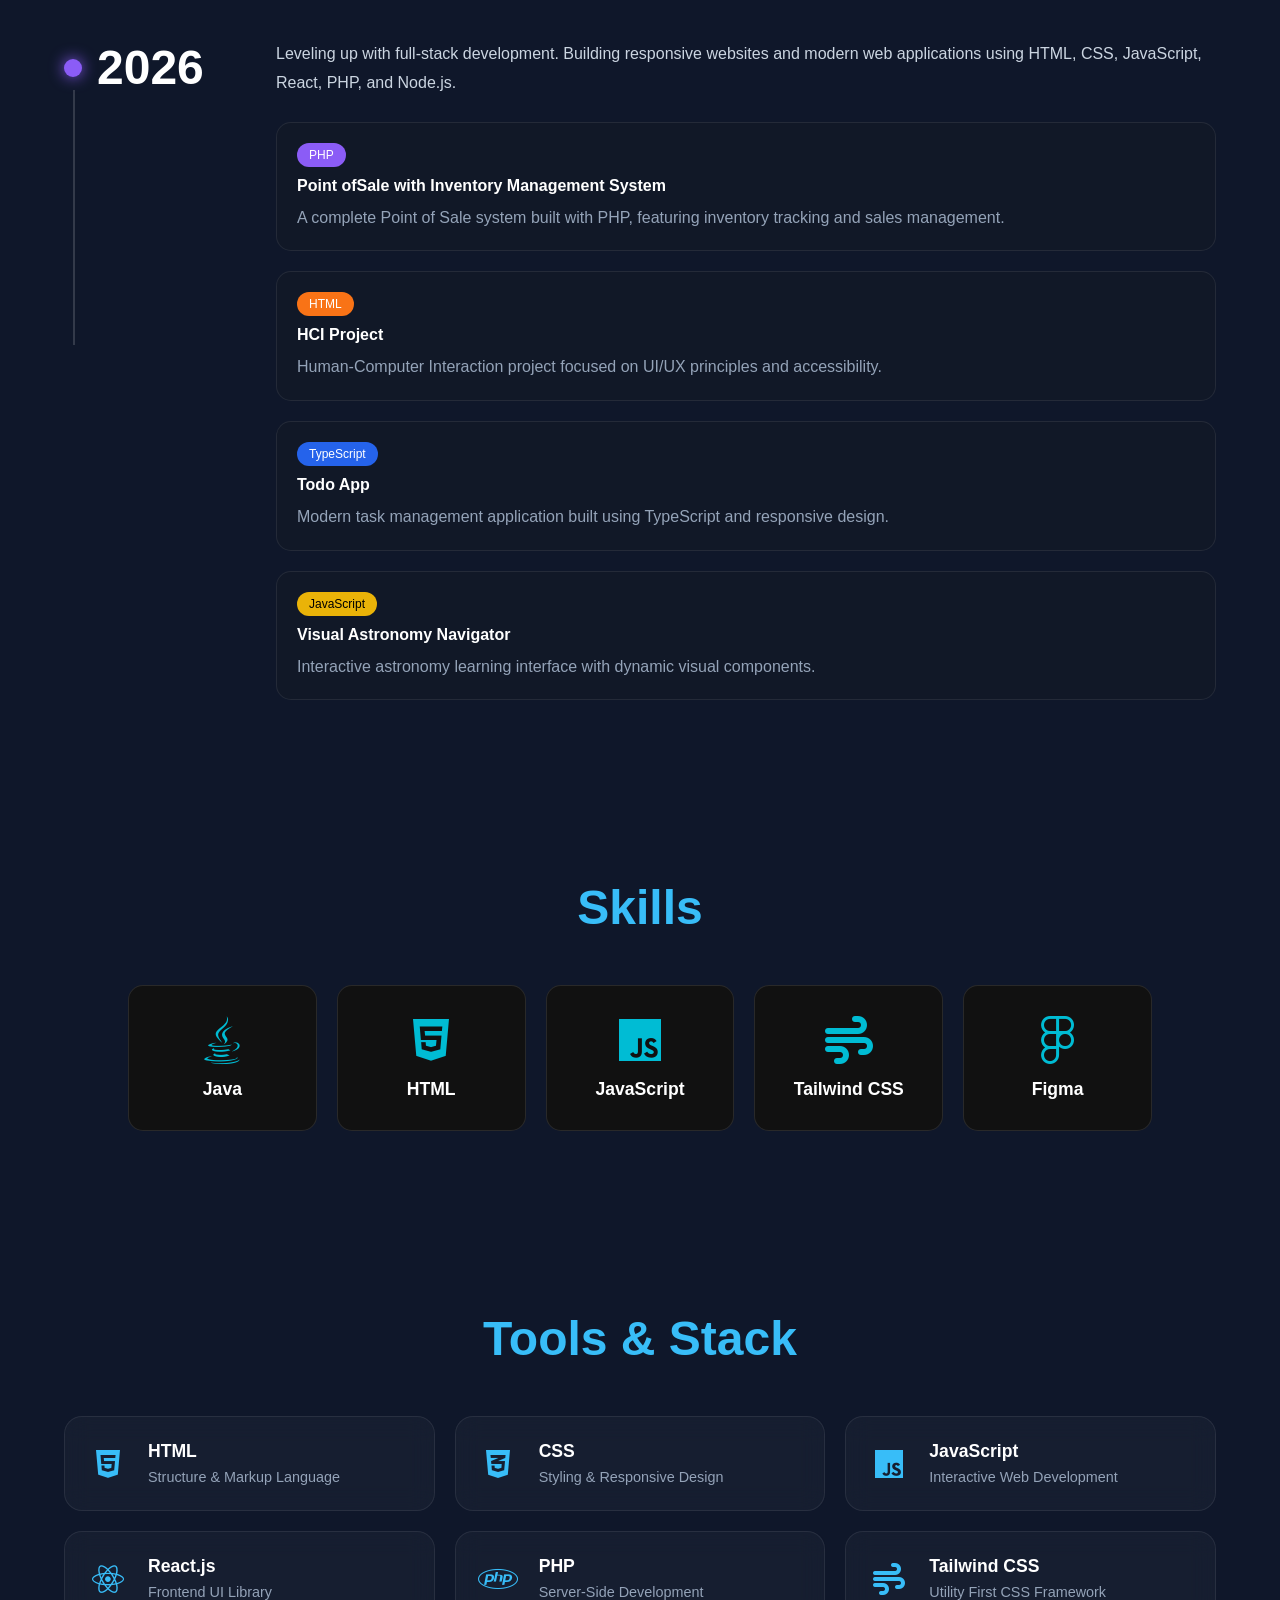
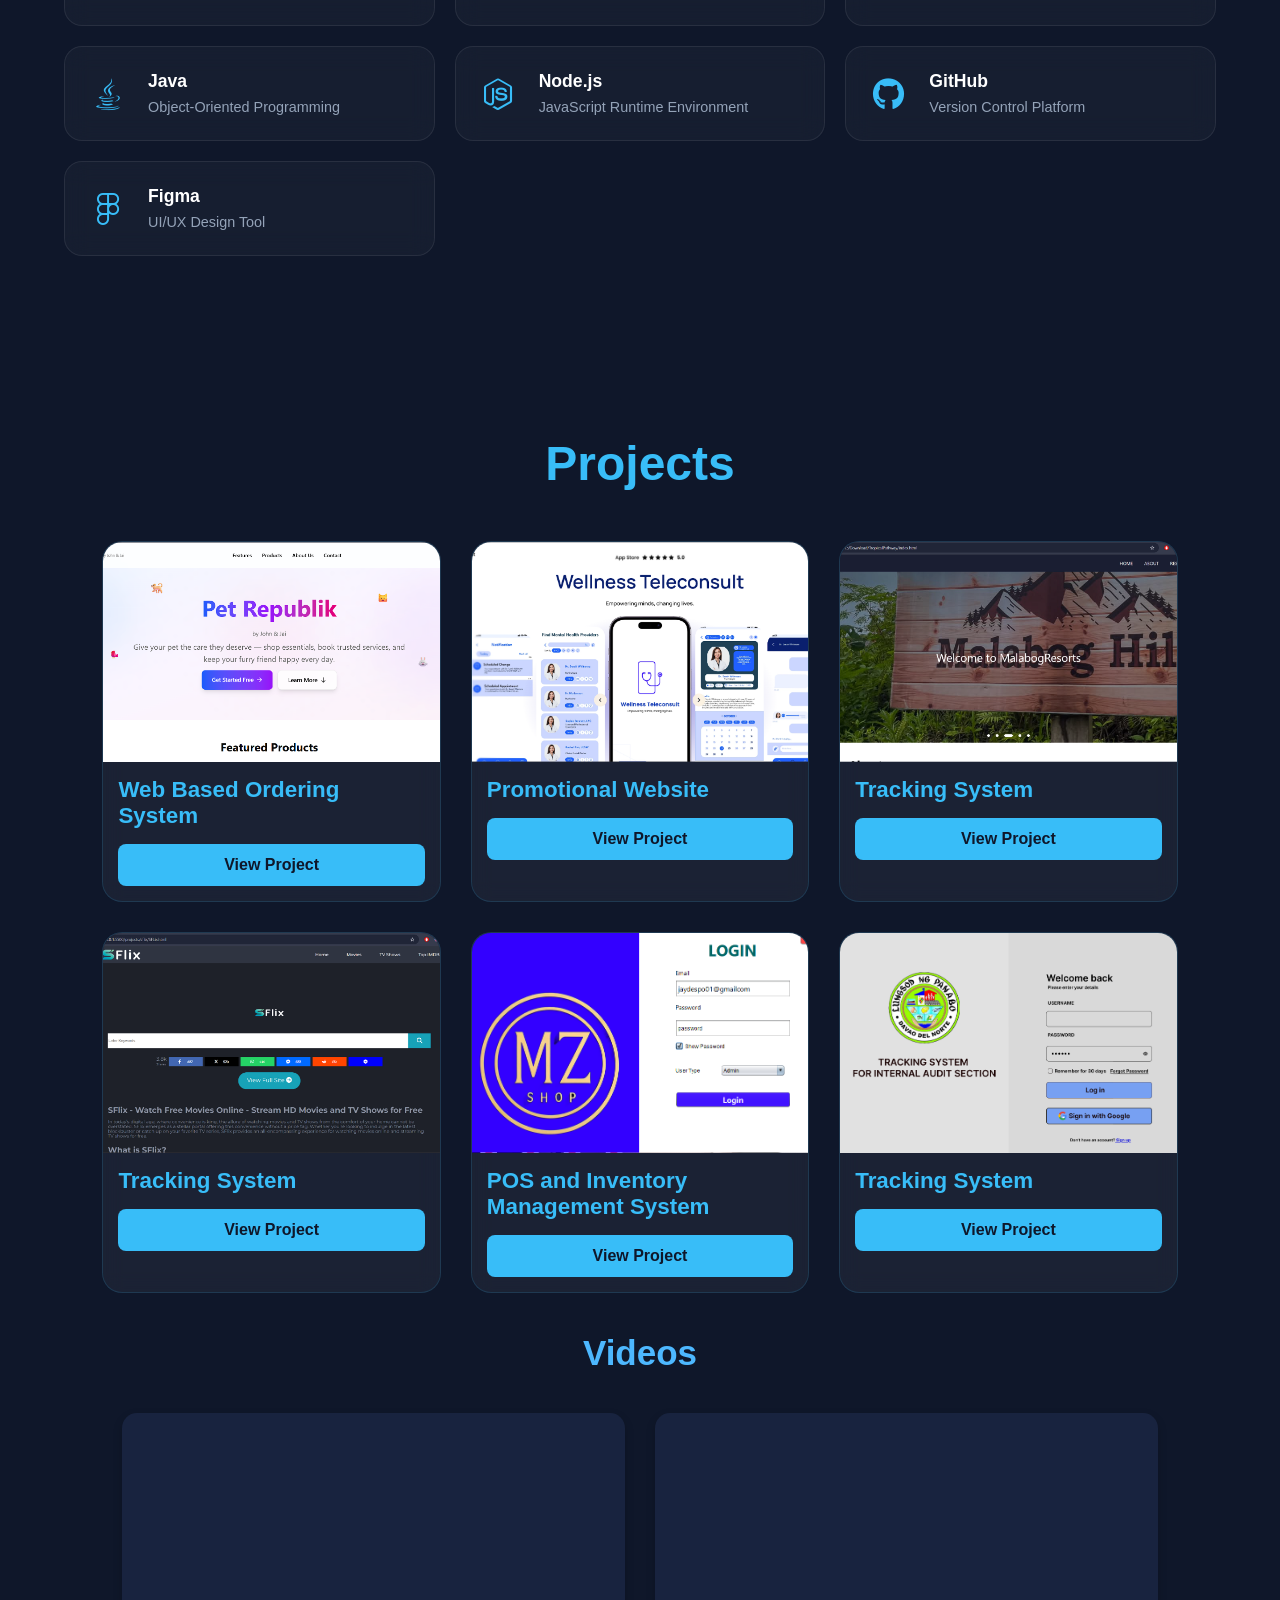
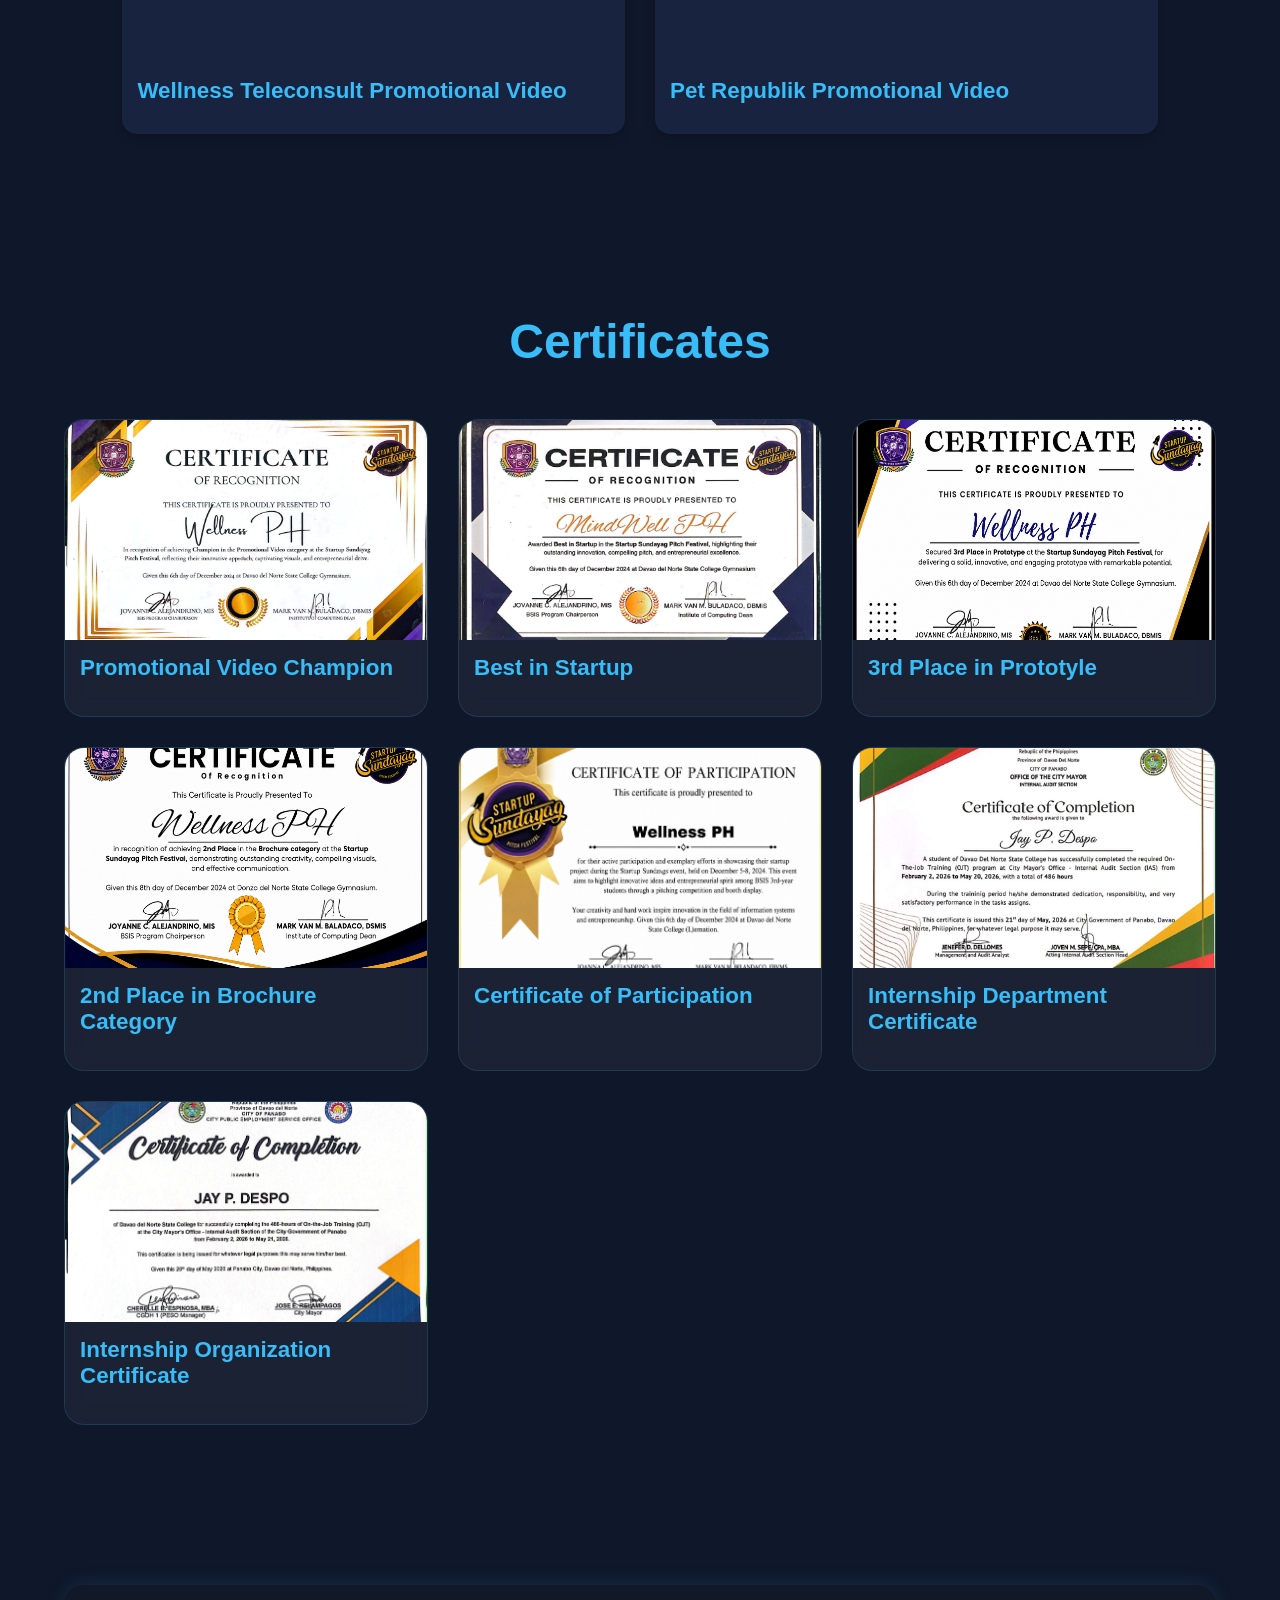
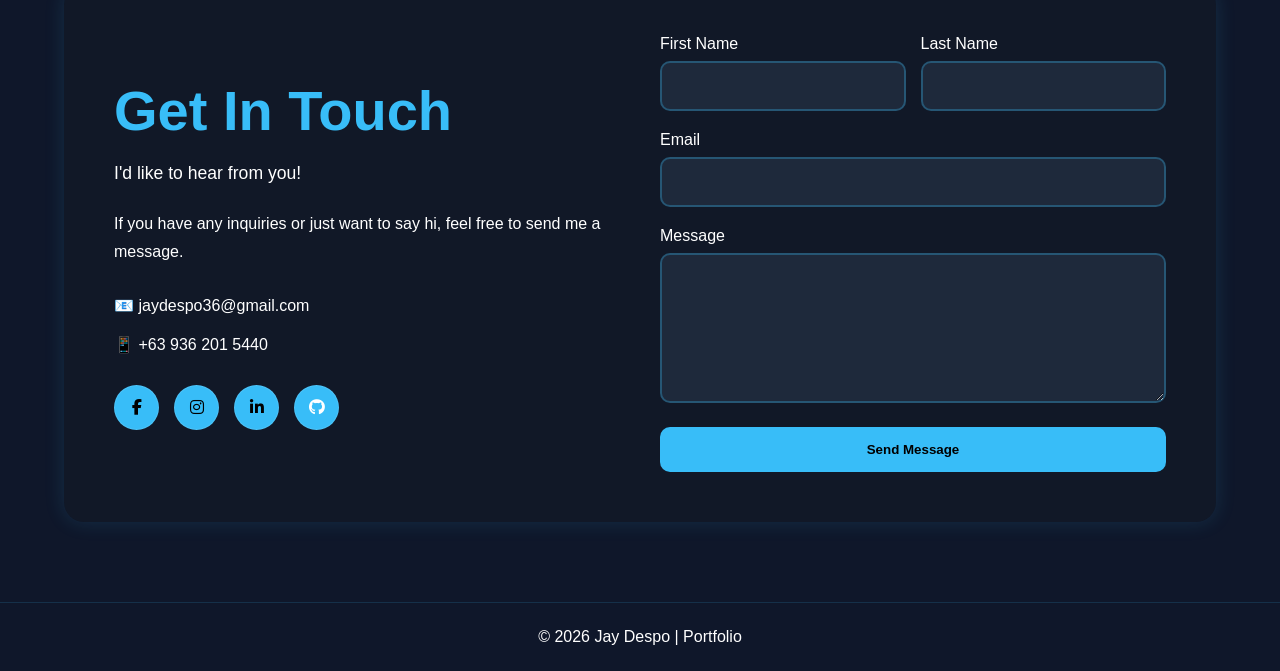
==== commit a2d96aa7: "Improve Responsiveness" ====
--- a/index.html
+++ b/index.html
@@ -9,7 +9,13 @@
 <link rel="stylesheet" href="style.css">
 </head>
 
-
+<div id="videoModal" class="video-modal">
+    <span class="close-modal">&times;</span>
+
+    <video id="modalVideo" controls autoplay>
+        Your browser does not support the video tag.
+    </video>
+</div>
 <body>
 <div class="lightbox" id="lightbox">
     <span class="close" id="closeLightbox">&times;</span>
@@ -67,21 +73,23 @@
             </div>
 
             <div class="stats">
-                <div>
-                    <h3>3</h3>
-                    <p>Projects</p>
-                </div>
-
-                <div>
-                    <h3>2</h3>
-                    <p>Certificates</p>
-                </div>
-
-                <div>
-                    <h3>1</h3>
-                    <p>Years Learning</p>
-                </div>
-            </div>
+
+    <a href="#projects" class="stat-box">
+        <h3>8</h3>
+        <p>Projects</p>
+    </a>
+
+    <a href="#certificate" class="stat-box">
+        <h3>7</h3>
+        <p>Certificates</p>
+    </a>
+
+    <div class="stat-box">
+        <h3>4</h3>
+        <p>Years Learning</p>
+    </div>
+
+</div>
 
         </div>
 
@@ -327,38 +335,185 @@
 
     <div class="grid">
 
-        <div class="card">
-            <img src="image/project2.png" alt="Project 1">
+        <!-- Project 1 -->
+        <div class="card">
+            <img src="image/project1.png" alt="Web Ordering System">
+
+            <div class="card-content">
+                <h3>Web Based Ordering System</h3>
+
+                <!-- <p>
+                    A web-based ordering system that allows users to browse
+                    products, place orders, and manage transactions through
+                    a simple and user-friendly interface designed for online
+                    food/business ordering.
+                </p> -->
+
+                <button class="view-btn"
+                    onclick="openProject('https://petrepublik.shop/')">
+                    View Project
+                </button>
+            </div>
+        </div>
+
+        <div class="card">
+            <img src="image/entreppromotionalweb.png" alt="Tracking System">
+
+            <div class="card-content">
+                <h3>Promotional Website</h3>
+
+                <!-- <p>
+                    Wellness Teleconsult Application is dedicated to empowering individuals on their mental 
+                    health journey. With a focus on compassion and innovation, we aim to foster resilience and 
+                    understanding, building a healthier and more inclusive future for all.
+                </p> -->
+                <button class="view-btn"
+                    onclick="openProject('https://wellnessteleconsultapp.framer.website/?fbclid=IwY2xjawSTUKdleHRuA2FlbQIxMQBzcnRjBmFwcF9pZAEwAAEeo2SmeFW7K7BgCJFvKSgXguCoanBTbcpC0aP1ct_quLiy9UyV2ppfsIj9LPI_aem_clH2IcFBm18TrBg6_8-9eQ')">
+                    View Project
+                </button>
+            </div>
+        </div>
+        
+         <div class="card">
+            <img src="image/promotionalweb.png" alt="Tracking System">
+
+            <div class="card-content">
+                <h3>Tracking System</h3>
+
+                <!-- <p>
+                    A frontend tracking system interface focused on organizing
+                    and monitoring data visually, featuring a clean dashboard
+                    layout for easier navigation and better user experience.
+                </p> -->
+
+                <button class="view-btn"
+                    onclick="openProject('projects/promotional/TropicalPathway/index.html')">
+                    View Project
+                </button>
+            </div>
+        </div>
+
+        <div class="card">
+            <img src="image/sflix.png" alt="Tracking System">
+
+            <div class="card-content">
+                <h3>Tracking System</h3>
+
+                <!-- <p>
+                    A frontend tracking system interface focused on organizing
+                    and monitoring data visually, featuring a clean dashboard
+                    layout for easier navigation and better user experience.
+                </p> -->
+
+                <button class="view-btn"
+                    onclick="openProject('projects/sflix/SFLix.html')">
+                    View Project
+                </button>
+            </div>
+        </div>
+
+        <div class="card">
+            <img src="image/project2.png" alt="POS System">
+
             <div class="card-content">
                 <h3>POS and Inventory Management System</h3>
-                <p>A desktop-based Point of Sale and Inventory 
-                    Management System designed to efficiently track sales, 
-                    manage stock levels, and generate transaction records 
-                    for local business operations.</p>
-            </div>
-        </div>
-
-        <div class="card">
-            <img src="image/project1.png" alt="Project 2">
-            <div class="card-content">
-                <h3>Web Based Ordering System</h3>
-                <p>A web-based ordering system that allows users to browse products,
-                     place orders, and manage transactions through a simple and 
-                     user-friendly interface designed for online food/business ordering.</p>
-            </div>
-        </div>
-
-        <div class="card">
-            <img src="image/project3.png" alt="Project 3">
+
+                <!-- <p>
+                    A desktop-based Point of Sale and Inventory
+                    Management System designed to efficiently track sales,
+                    manage stock levels, and generate transaction records
+                    for local business operations.
+                </p> -->
+
+                <button class="view-btn"
+                    onclick="openProject('#projects')">
+                    View Project
+                </button>
+            </div>
+        </div>
+
+        <!-- Project 2 -->
+
+
+        <!-- Project 3 -->
+        <div class="card">
+            <img src="image/project3.png" alt="Tracking System">
+
             <div class="card-content">
                 <h3>Tracking System</h3>
-                <p>A frontend tracking system interface focused on organizing and 
-                    monitoring data visually, featuring a clean dashboard layout 
-                    for easier navigation and better user experience.</p>
-            </div>
-        </div>
-
-    </div>
+<!-- 
+                <p>
+                    A frontend tracking system interface focused on organizing
+                    and monitoring data visually, featuring a clean dashboard
+                    layout for easier navigation and better user experience.
+                </p> -->
+
+                <button class="view-btn"
+                    onclick="openProject('projects/tracking-system/index.html')">
+                    View Project
+                </button>
+            </div>
+        </div>
+        
+    </div>
+
+<h3 class="videoss">Videos</h3>
+
+
+<div class="gridd">
+
+    <div class="cardd"
+        onclick="window.open('image/Mindwell_Telehealth_Support (3).mp4', '_blank')">
+
+        <video
+            class="project-video"
+            autoplay
+            muted
+            loop
+            playsinline
+            preload="auto">
+
+            <source src="image/Mindwell_Telehealth_Support (3).mp4" type="video/mp4">
+        </video>
+
+        <div class="card-content">
+            <h3>Wellness Teleconsult Promotional Video</h3>
+        </div>
+    </div>
+
+    <div class="cardd"
+        onclick="window.open('image/petrepublik.mp4', '_blank')">
+
+        <video
+            class="project-video"
+            autoplay
+            muted
+            loop
+            playsinline
+            preload="auto">
+
+            <source src="image/petrepublik.mp4" type="video/mp4">
+        </video>
+
+        <div class="card-content">
+            <h3>Pet Republik Promotional Video</h3>
+        </div>
+    </div>
+
+</div>
+
+
+
+
+<!-- <div id="videoModal" class="video-modal">
+    <span class="close-modal">&times;</span>
+
+    <video id="modalVideo" controls autoplay>
+        Your browser does not support the video tag.
+    </video>
+</div> -->
+
+
 
 </section>
 
@@ -383,7 +538,7 @@
 </section>
 
 <!-- CONTACT -->
- <section id="Certificate">
+ <section id="certificate">
 
     <h2 class="section-title">Certificates</h2>
 
@@ -428,7 +583,7 @@
         <div class="card">
             <img src="image/certificate3.png" alt="Certificate">
             <div class="card-content">
-                <h3>Internship Department Certificate<</h3>
+                <h3>Internship Department Certificate</h3>
                 <p></p>
             </div>
         </div>
@@ -477,22 +632,22 @@
 
 <div class="social-links">
 
-    <a href="https://facebook.com" target="_blank" class="social-btn">
+    <a href="https://www.facebook.com/jay.pasco.despo" target="_blank" class="social-btn">
         <i class="fab fa-facebook-f"></i>
         <span>Facebook</span>
     </a>
 
-    <a href="https://instagram.com" target="_blank" class="social-btn">
+    <a href="https://www.instagram.com/stfu.jyyyyyy/" target="_blank" class="social-btn">
         <i class="fab fa-instagram"></i>
         <span>Instagram</span>
     </a>
 
-    <a href="https://linkedin.com" target="_blank" class="social-btn">
+    <a href="https://www.linkedin.com/in/despo-jay-977203312/" target="_blank" class="social-btn">
         <i class="fab fa-linkedin-in"></i>
         <span>LinkedIn</span>
     </a>
 
-    <a href="https://github.com" target="_blank" class="social-btn">
+    <a href="https://github.com/jaydespo36-web" target="_blank" class="social-btn">
         <i class="fab fa-github"></i>
         <span>GitHub</span>
     </a>
--- a/style.css
+++ b/style.css
@@ -1589,6 +1589,12 @@
     .skill-card h3 {
         font-size: 1rem;
     }
+     .hero-content{
+        grid-template-columns:1fr;
+        text-align:center;
+        padding:50px;
+        gap:20px;
+    }
 }
 
 @media (max-width: 480px) {
@@ -1600,4 +1606,285 @@
     .skill-card {
         padding: 20px;
     }
+     .hero-content{
+        grid-template-columns:1fr;
+        text-align:center;
+        padding:50px;
+        gap:20px;
+    }
+}
+/* PROJECT SECTION */
+#projects{
+    padding: 80px 8%;
+    background: var(--color-background);
+}
+
+.section-title{
+    text-align: center;
+    font-size: 3rem;
+    color: var(--color-foreground);
+    margin-bottom: 50px;
+}
+
+.grid{
+    display: grid;
+    grid-template-columns: repeat(auto-fit, minmax(320px, 1fr));
+    gap: 30px;
+}
+
+/* CARD */
+.card{
+    background: rgba(255,255,255,0.05);
+    border: 1px solid rgba(56, 189, 248, 0.15);
+    border-radius: 20px;
+    overflow: hidden;
+    transition: all 0.3s ease;
+    backdrop-filter: blur(10px);
+}
+
+.card:hover{
+    transform: translateY(-8px);
+    border-color: var(--color-foreground);
+    box-shadow: 0 10px 25px rgba(56, 189, 248, 0.2);
+}
+
+.card img{
+    width: 100%;
+    height: 220px;
+    object-fit: cover;
+}
+
+.card-content{
+    padding: 20px;
+}
+
+.card-content h3{
+    color: var(--color-foreground);
+    margin-bottom: 15px;
+    font-size: 1.4rem;
+}
+
+.card-content p{
+    color: var(--color-text);
+    line-height: 1.7;
+    margin-bottom: 20px;
+    text-align: justify;
+}
+
+/* VIEW BUTTON */
+.view-btn{
+    width: 100%;
+    padding: 12px;
+    border: none;
+    border-radius: 10px;
+    background: var(--color-foreground);
+    color: var(--color-background);
+    font-weight: 600;
+    font-size: 1rem;
+    cursor: pointer;
+    transition: all 0.3s ease;
+}
+
+.view-btn:hover{
+    background: #7DD3FC;
+    transform: translateY(-2px);
+    box-shadow: 0 5px 15px rgba(56, 189, 248, 0.4);
+}
+
+/* TABLET */
+@media (max-width: 768px){
+
+    #projects{
+        padding: 70px 6%;
+    }
+
+    .section-title{
+        font-size: 2.5rem;
+    }
+
+    .card img{
+        height: 200px;
+    }
+}
+
+/* MOBILE */
+@media (max-width: 480px){
+
+    #projects{
+        padding: 60px 5%;
+    }
+
+    .section-title{
+        font-size: 2rem;
+    }
+
+    .grid{
+        gap: 20px;
+    }
+
+    .card-content{
+        padding: 15px;
+    }
+
+    .card-content h3{
+        font-size: 1.2rem;
+    }
+
+    .card-content p{
+        font-size: 0.95rem;
+    }
+}
+
+.gridd {
+    display: grid;
+    grid-template-columns: repeat(auto-fit, minmax(320px, 1fr));
+    gap: 30px;
+    max-width: 1200px;
+    margin: 0 auto;
+    padding: 20px;
+}
+
+.cardd {
+    background: #18233f;
+    border-radius: 15px;
+    overflow: hidden;
+    box-shadow: 0 4px 10px rgba(0, 0, 0, .2);
+    transition: transform 0.3s ease, box-shadow 0.3s ease;
+}
+
+.cardd:hover {
+    transform: translateY(-10px);
+    box-shadow: 0 10px 25px rgba(77, 184, 255, 0.4);
+}
+
+.project-video {
+    width: 100%;
+    height: 250px;
+    object-fit: cover;
+    display: block;
+    transition: transform 0.4s ease;
+}
+
+.cardd:hover .project-video {
+    transform: scale(1.05);
+}
+
+.card-content {
+    padding: 15px;
+}
+
+.view-btn {
+    width: 100%;
+    padding: 12px;
+    border: none;
+    border-radius: 8px;
+    cursor: pointer;
+}
+
+.view-btn:hover {
+    transform: scale(1.03);
+    background: #66c4ff;
+}
+.videoss{
+    text-align: center;
+    margin: 40px 0 20px;
+    color: #4db8ff;
+    font-size: 35px;
+}
+
+/* Tablet */
+@media (max-width: 768px) {
+    .gridd {
+        grid-template-columns: repeat(1, 1fr);
+    }
+
+    .project-video {
+        height: 220px;
+    
+    }
+}
+
+/* Mobile */
+@media (max-width: 480px) {
+    .gridd {
+        grid-template-columns: 1fr;
+    }
+
+    .project-video {
+        height: 200px;
+    }
+
+    .card-content h3 {
+        font-size: 1.2rem;
+    }
+}
+
+
+
+.stats {
+    display: flex;
+    gap: 20px;
+    margin-top: 30px;
+    flex-wrap: wrap;
+}
+
+.stat-box {
+    width: 120px;
+    height: 85px;
+    background: #1b2945;
+    border-radius: 15px;
+    display: flex;
+    flex-direction: column;
+    justify-content: center;
+    align-items: center;
+    text-decoration: none;
+    color: #fff;
+    transition: all 0.3s ease;
+    cursor: pointer;
+}
+
+.stat-box h3 {
+    color: #4db8ff;
+    margin: 0;
+    font-size: 30px;
+}
+
+.stat-box p {
+    margin: 5px 0 0;
+}
+
+.stat-box:hover {
+    transform: translateY(-5px);
+    background: #22365c;
+    box-shadow: 0 10px 20px rgba(77, 184, 255, 0.25);
+}
+
+.video-modal {
+    display: none;
+    position: fixed;
+    inset: 0;
+    background: rgba(0,0,0,0.9);
+    z-index: 9999;
+    justify-content: center;
+    align-items: center;
+}
+
+.video-modal video {
+    width: 80%;
+    max-width: 1200px;
+    max-height: 80vh;
+    border-radius: 12px;
+}
+
+.close-modal {
+    position: absolute;
+    top: 20px;
+    right: 30px;
+    font-size: 45px;
+    color: white;
+    cursor: pointer;
+}
+
+.cardd {
+    cursor: pointer;
 }
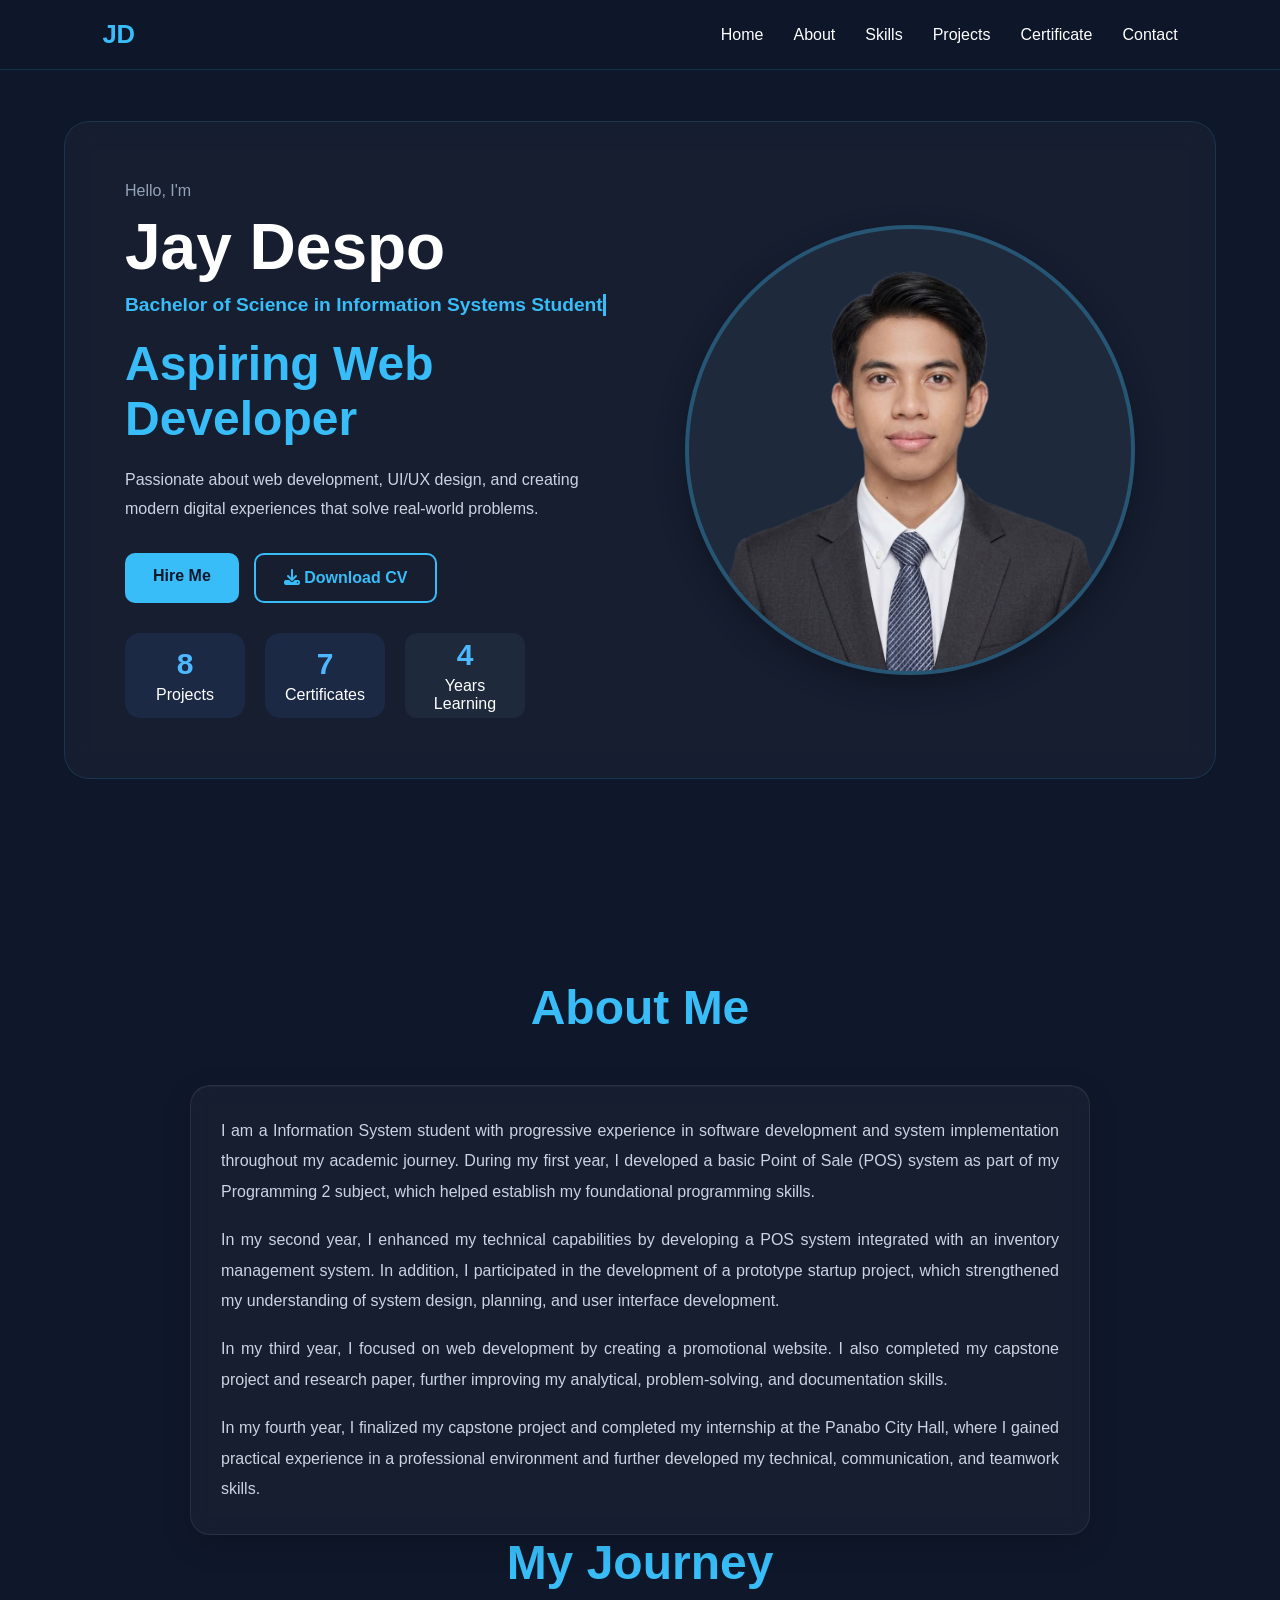
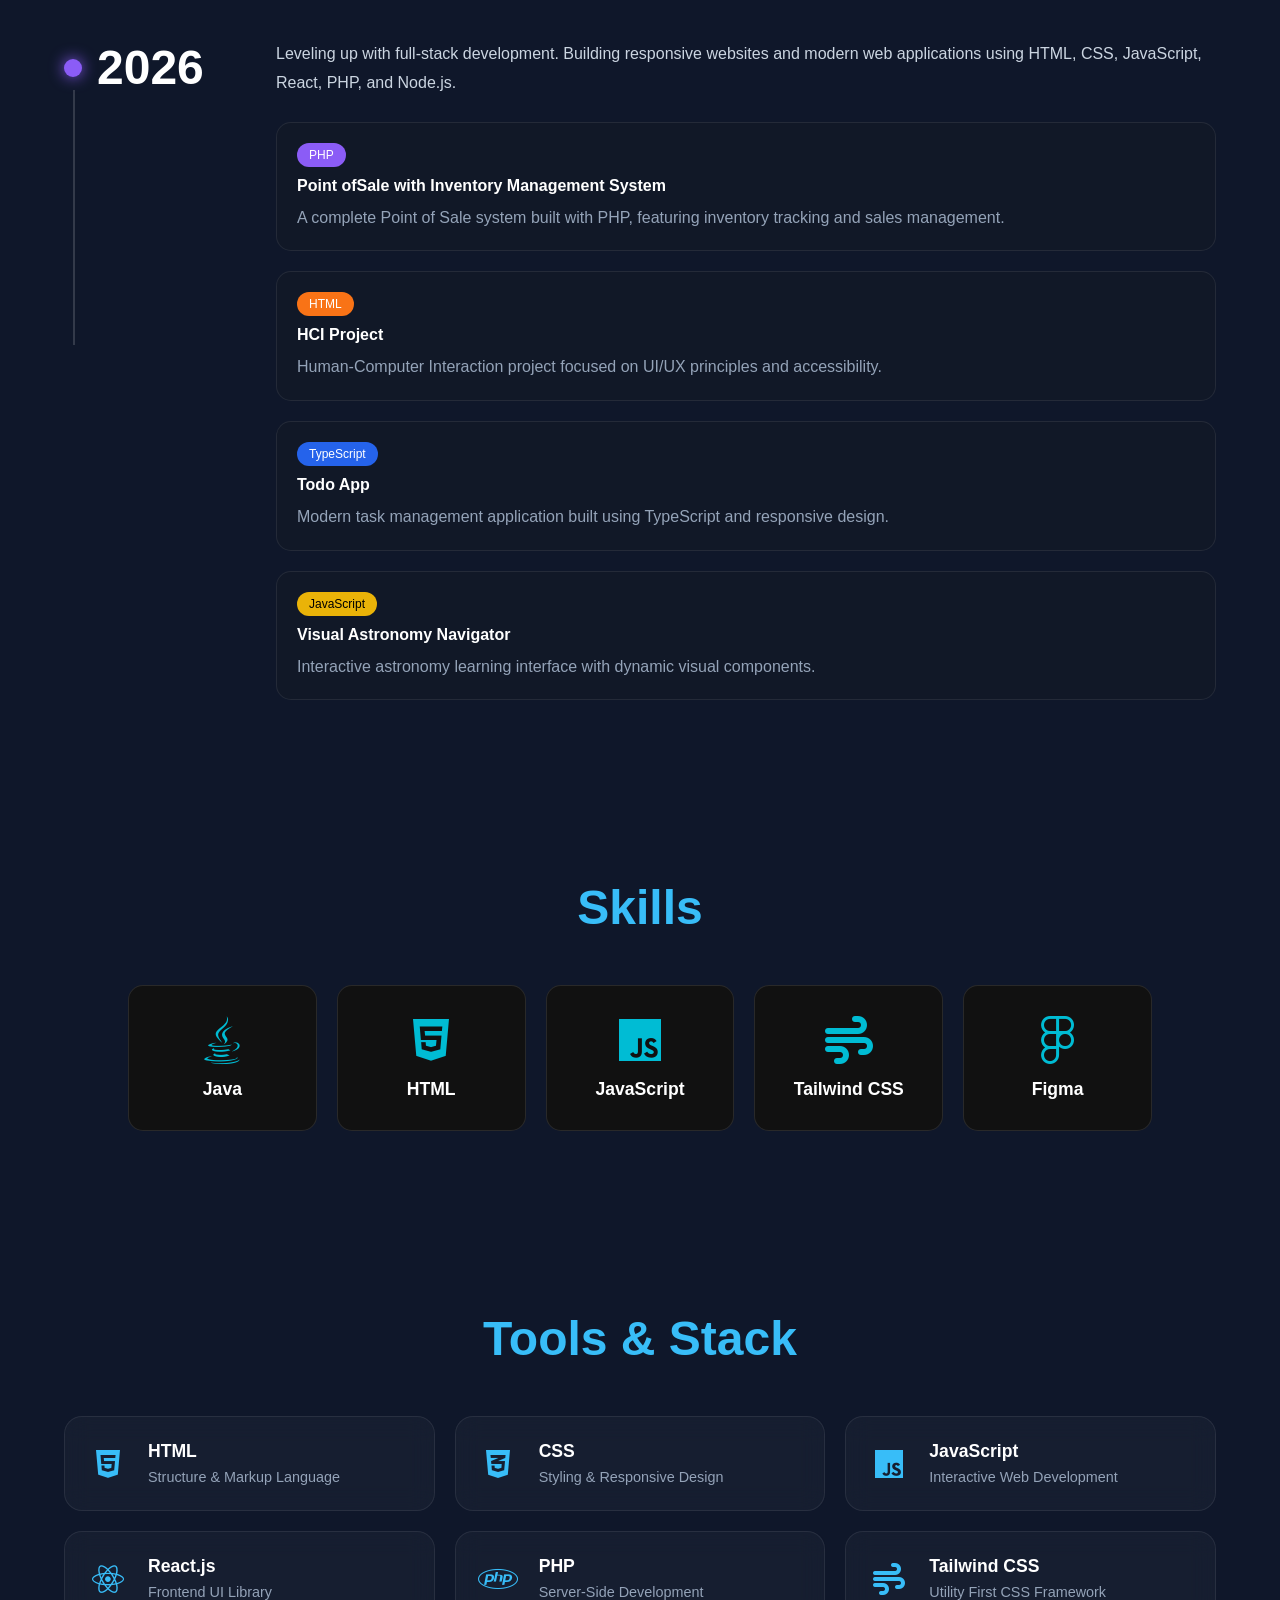
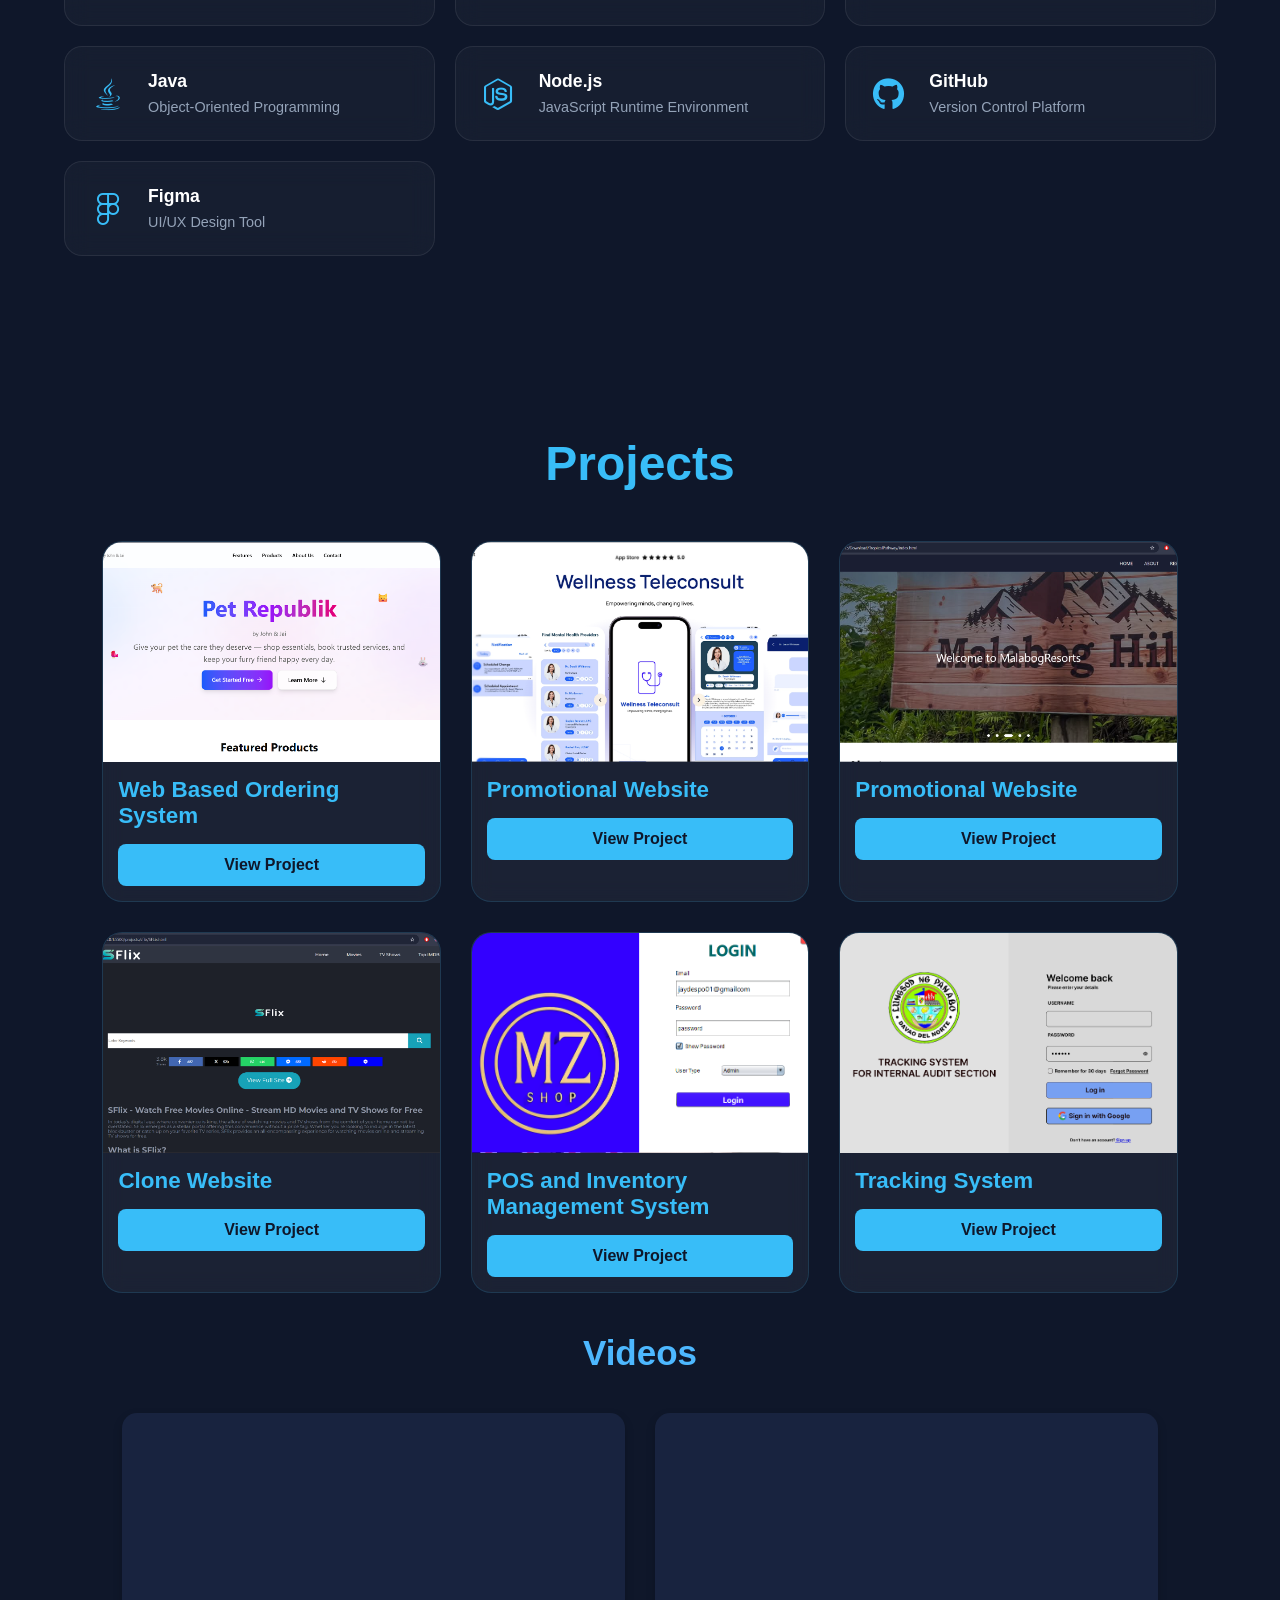
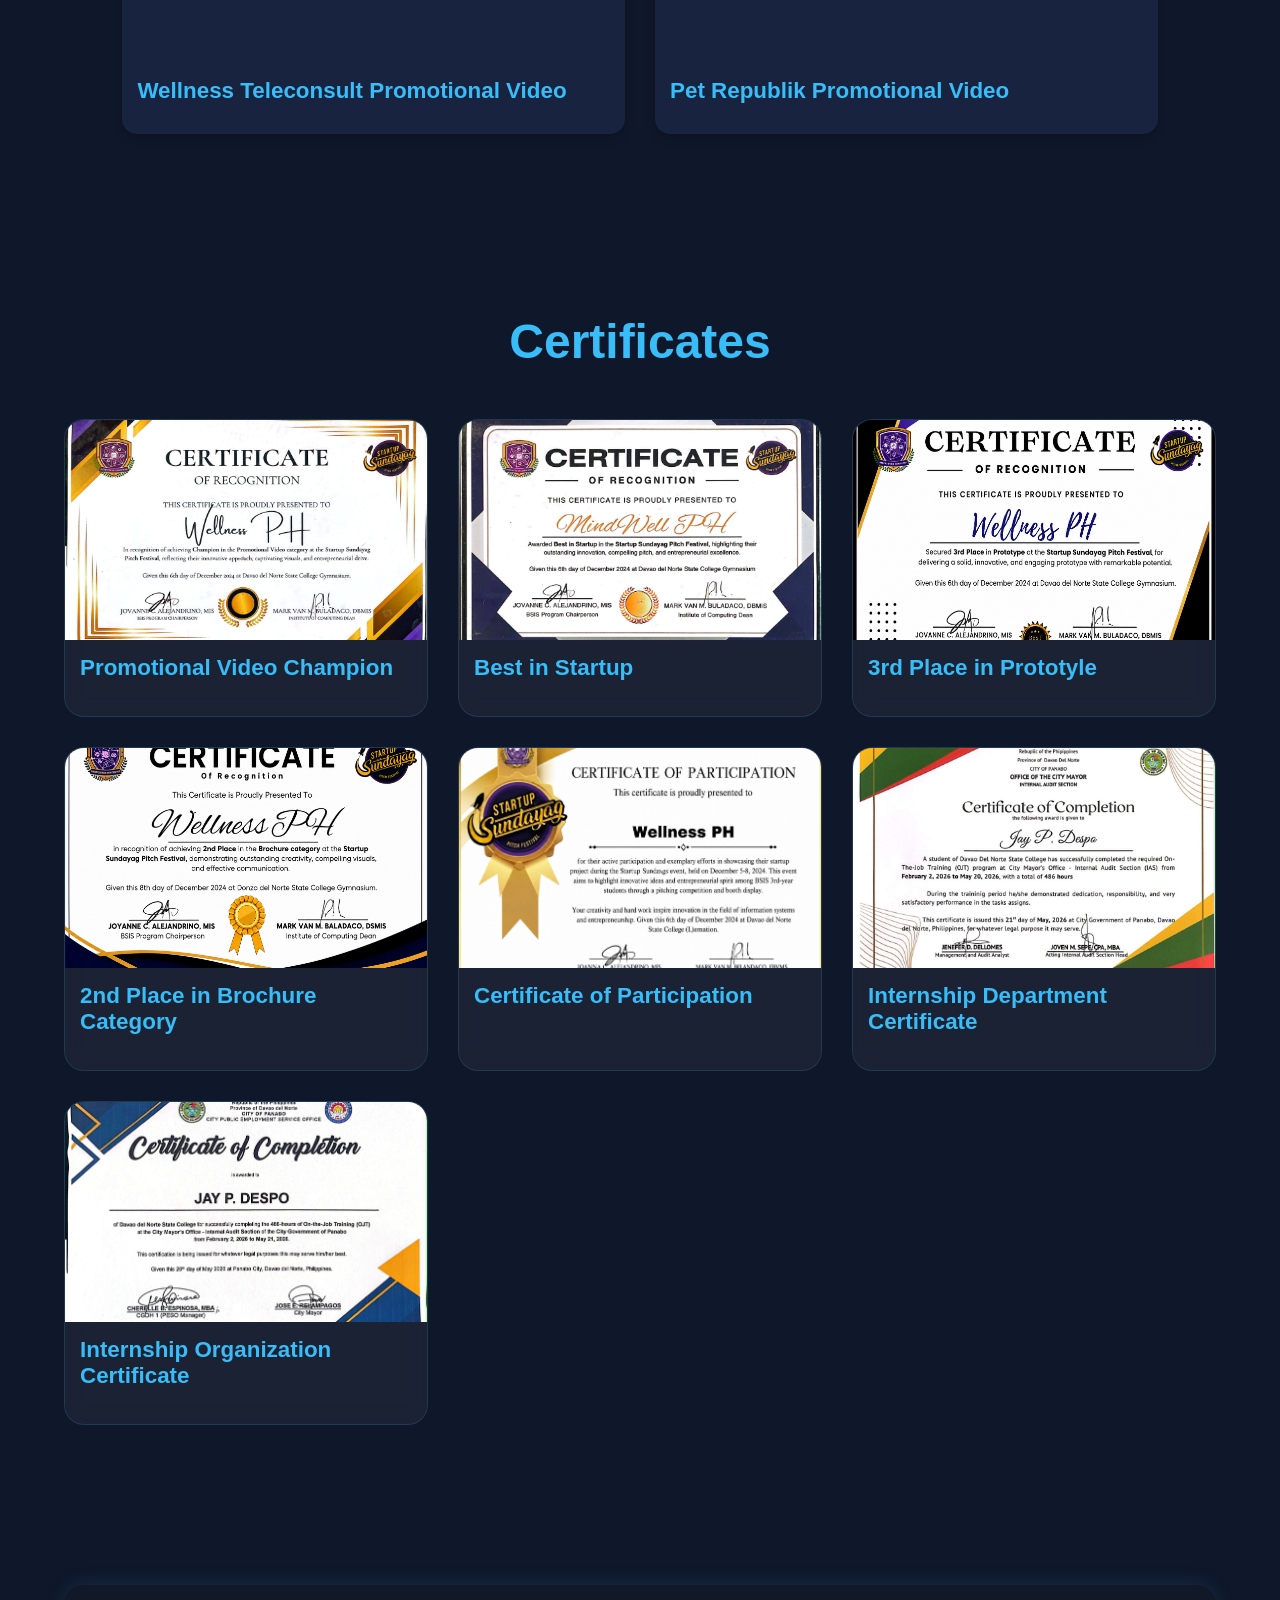
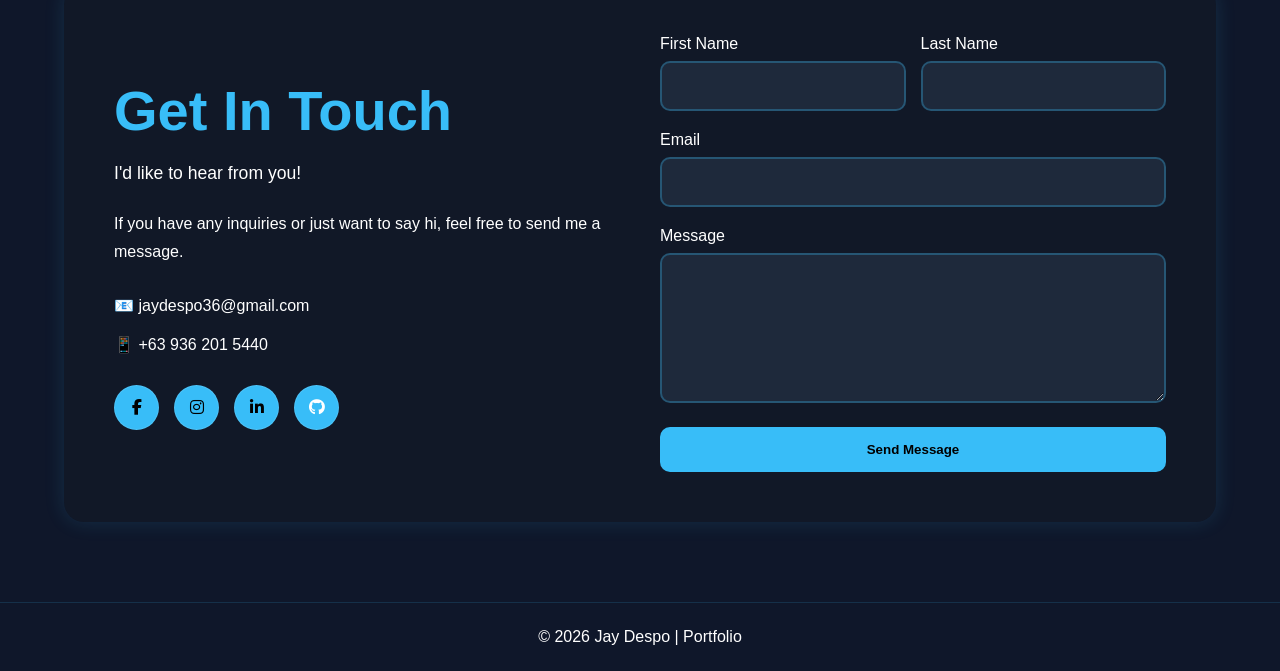
==== commit cbeae821: "Improve responsiveness" ====
--- a/index.html
+++ b/index.html
@@ -69,27 +69,29 @@
 
             <div class="hero-buttons">
                 <a href="#contact" class="btn primary">Hire Me</a>
-                <a href="#" class="btn secondary">Download CV</a>
+                <a href="CV/DESPO_CV.pdf" download="Jay_Despo_CV.pdf" class="btn secondary">
+                <i class="fas fa-download"></i> Download CV
+                </a>
             </div>
 
             <div class="stats">
 
-    <a href="#projects" class="stat-box">
-        <h3>8</h3>
-        <p>Projects</p>
-    </a>
-
-    <a href="#certificate" class="stat-box">
-        <h3>7</h3>
-        <p>Certificates</p>
-    </a>
-
-    <div class="stat-box">
-        <h3>4</h3>
-        <p>Years Learning</p>
-    </div>
-
-</div>
+                <a href="#projects" class="stat-box">
+                    <h3>8</h3>
+                    <p>Projects</p>
+                </a>
+
+                <a href="#certificate" class="stat-box">
+                    <h3>7</h3>
+                    <p>Certificates</p>
+                </a>
+
+                <div class="stat-box">
+                    <h3>4</h3>
+                    <p>Years Learning</p>
+                </div>
+
+            </div>
 
         </div>
 
@@ -378,7 +380,7 @@
             <img src="image/promotionalweb.png" alt="Tracking System">
 
             <div class="card-content">
-                <h3>Tracking System</h3>
+                <h3>Promotional Website</h3>
 
                 <!-- <p>
                     A frontend tracking system interface focused on organizing
@@ -397,7 +399,7 @@
             <img src="image/sflix.png" alt="Tracking System">
 
             <div class="card-content">
-                <h3>Tracking System</h3>
+                <h3>Clone Website</h3>
 
                 <!-- <p>
                     A frontend tracking system interface focused on organizing
@@ -406,7 +408,7 @@
                 </p> -->
 
                 <button class="view-btn"
-                    onclick="openProject('projects/sflix/SFLix.html')">
+                    onclick="openProject('projects/sflix/cloneweb/SFlix.html')">
                     View Project
                 </button>
             </div>
@@ -426,7 +428,7 @@
                 </p> -->
 
                 <button class="view-btn"
-                    onclick="openProject('#projects')">
+                    onclick="openProject('#')">
                     View Project
                 </button>
             </div>
@@ -449,7 +451,7 @@
                 </p> -->
 
                 <button class="view-btn"
-                    onclick="openProject('projects/tracking-system/index.html')">
+                    onclick="openProject('#')">
                     View Project
                 </button>
             </div>
--- a/style.css
+++ b/style.css
@@ -1887,4 +1887,25 @@
 
 .cardd {
     cursor: pointer;
+}
+
+@media (max-width: 768px) {
+    .stats {
+        display: grid;
+        grid-template-columns: repeat(3, 1fr);
+        gap: 10px;
+    }
+
+    .stat-box {
+        width: 100%;
+        height: 75px;
+    }
+
+    .stat-box h3 {
+        font-size: 22px;
+    }
+
+    .stat-box p {
+        font-size: 11px;
+    }
 }
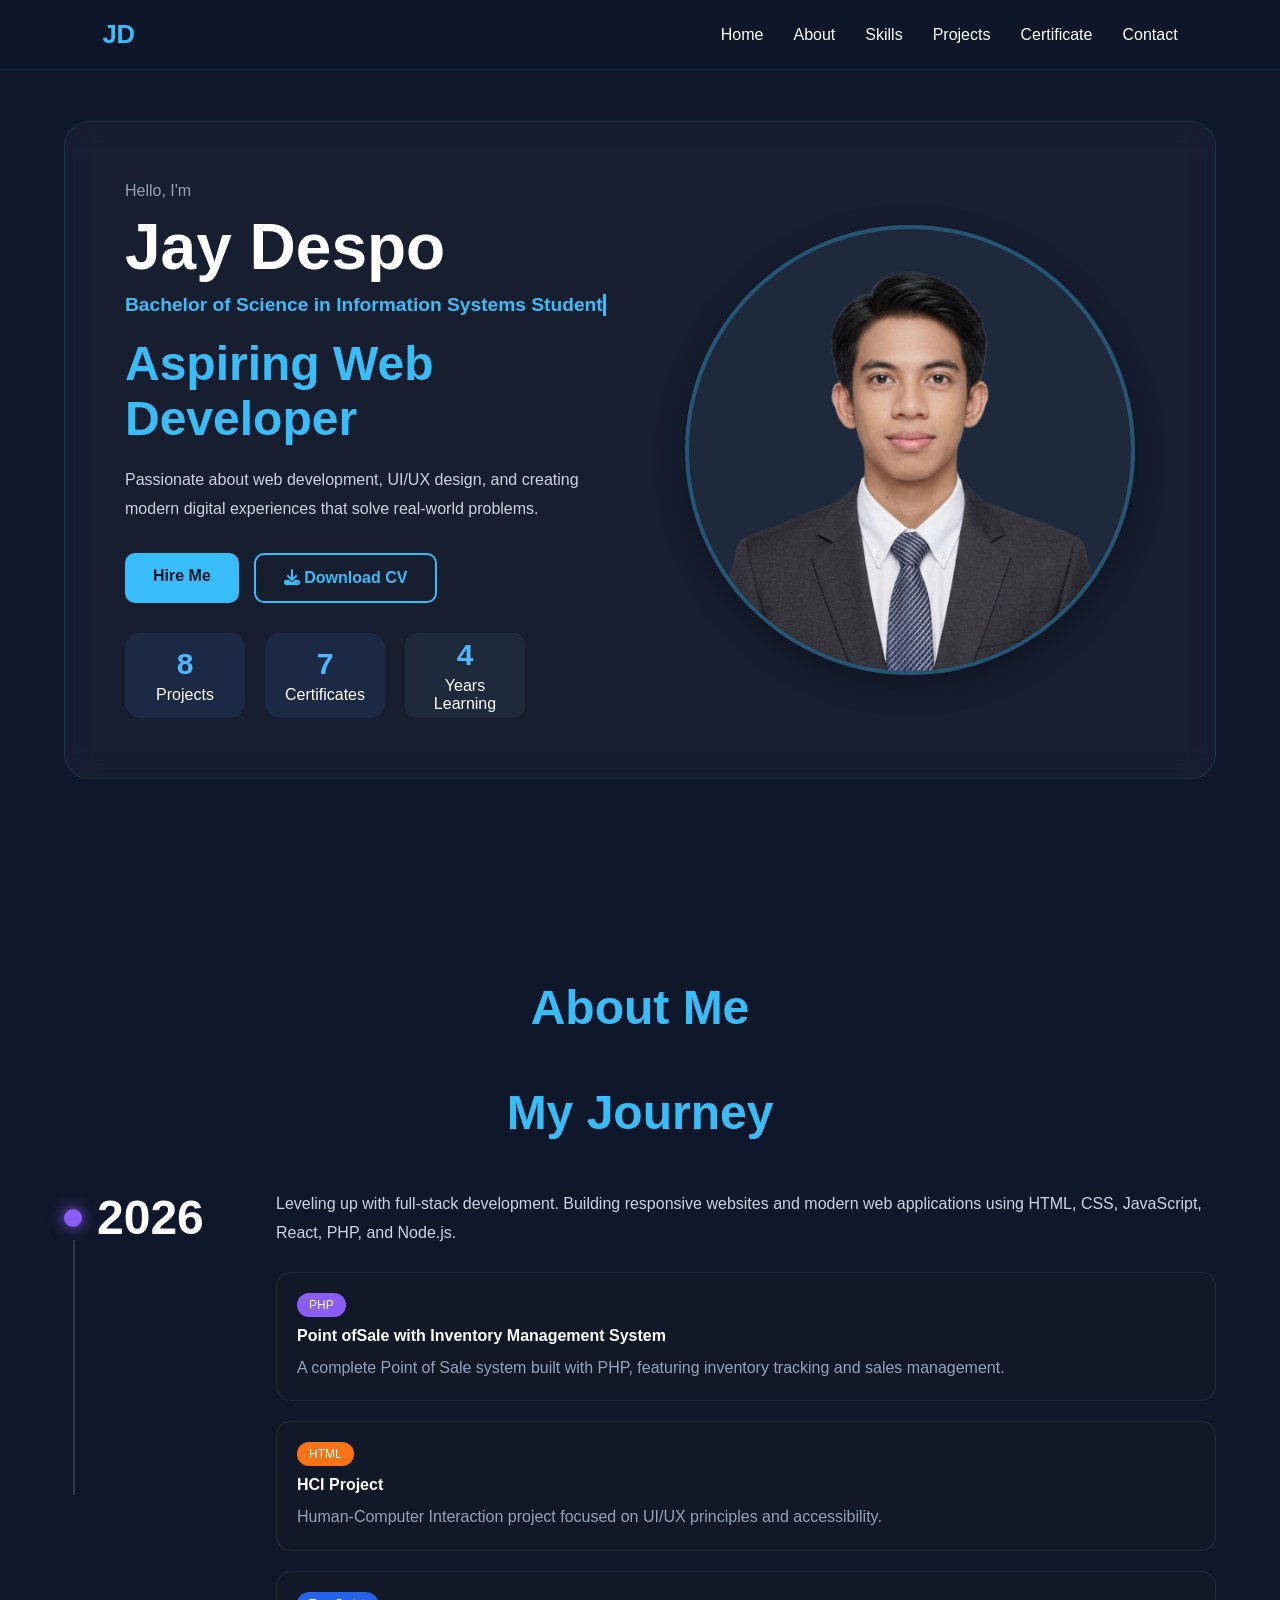
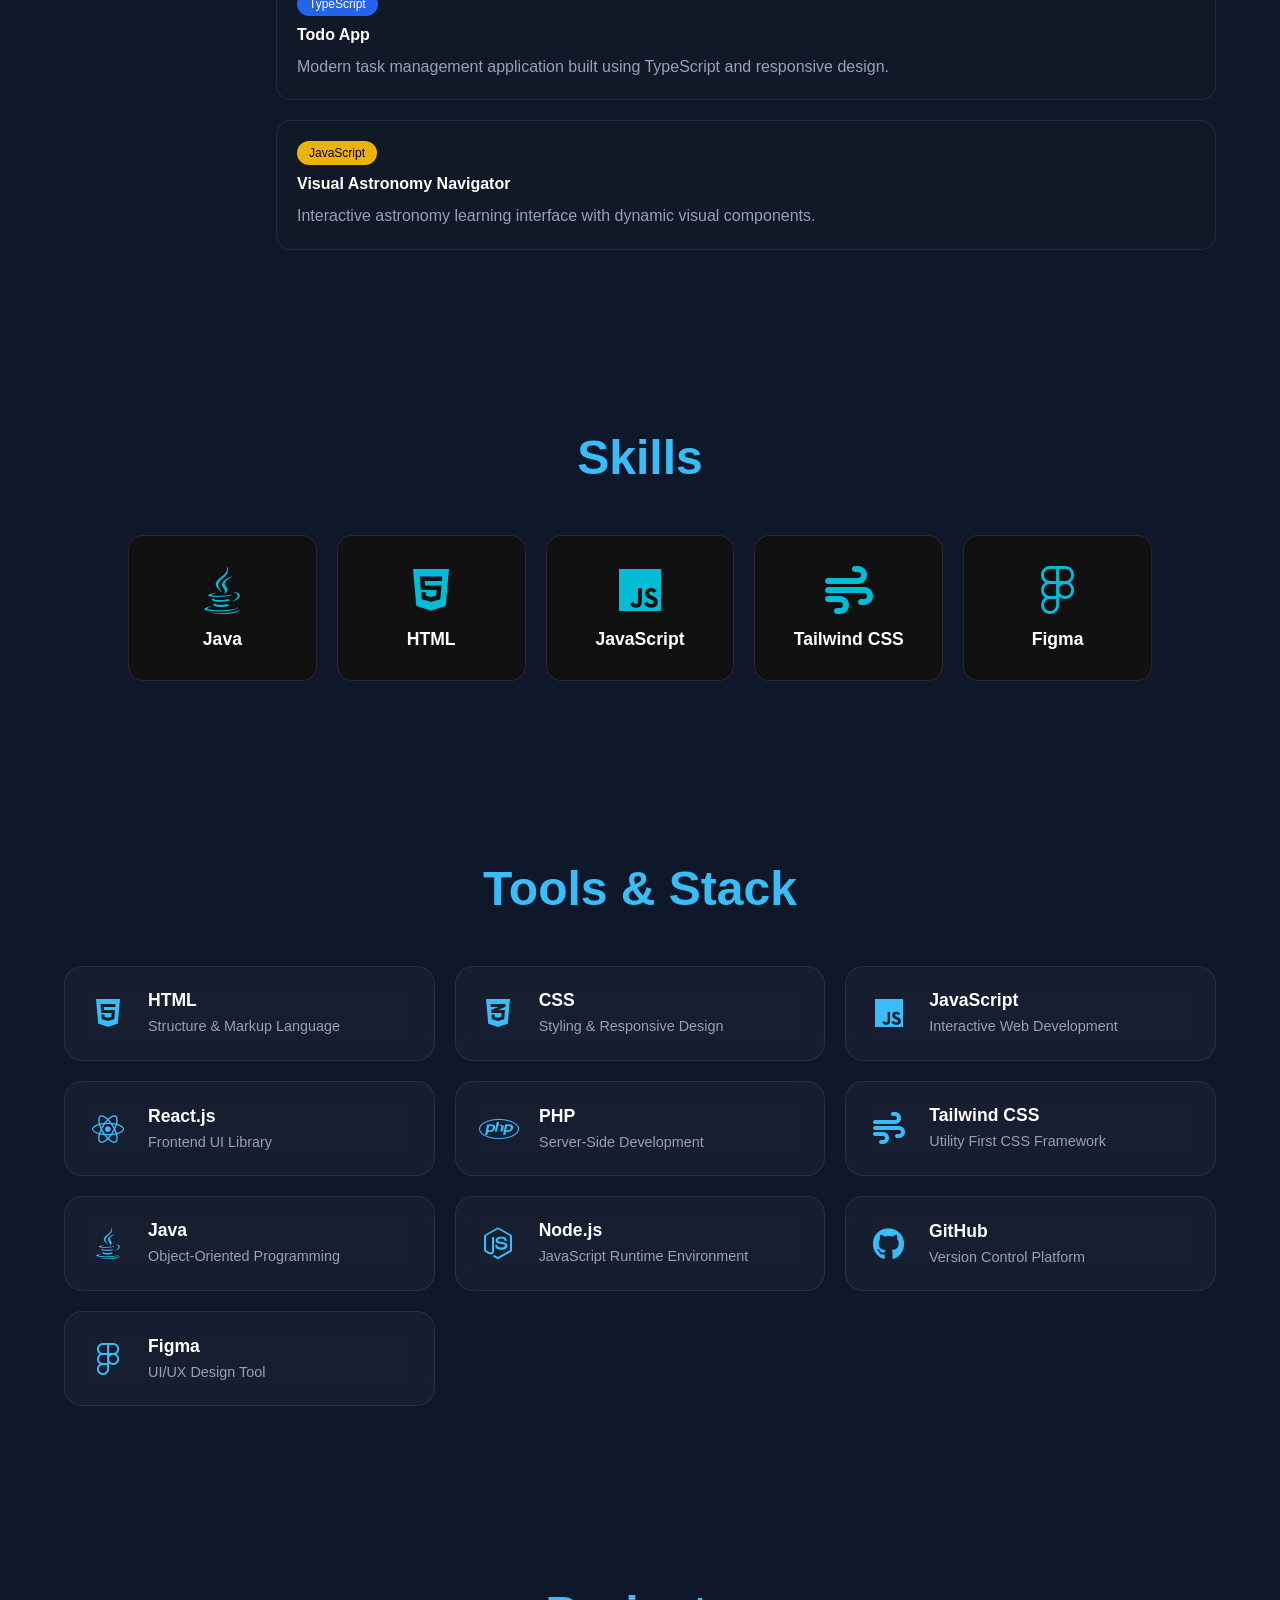
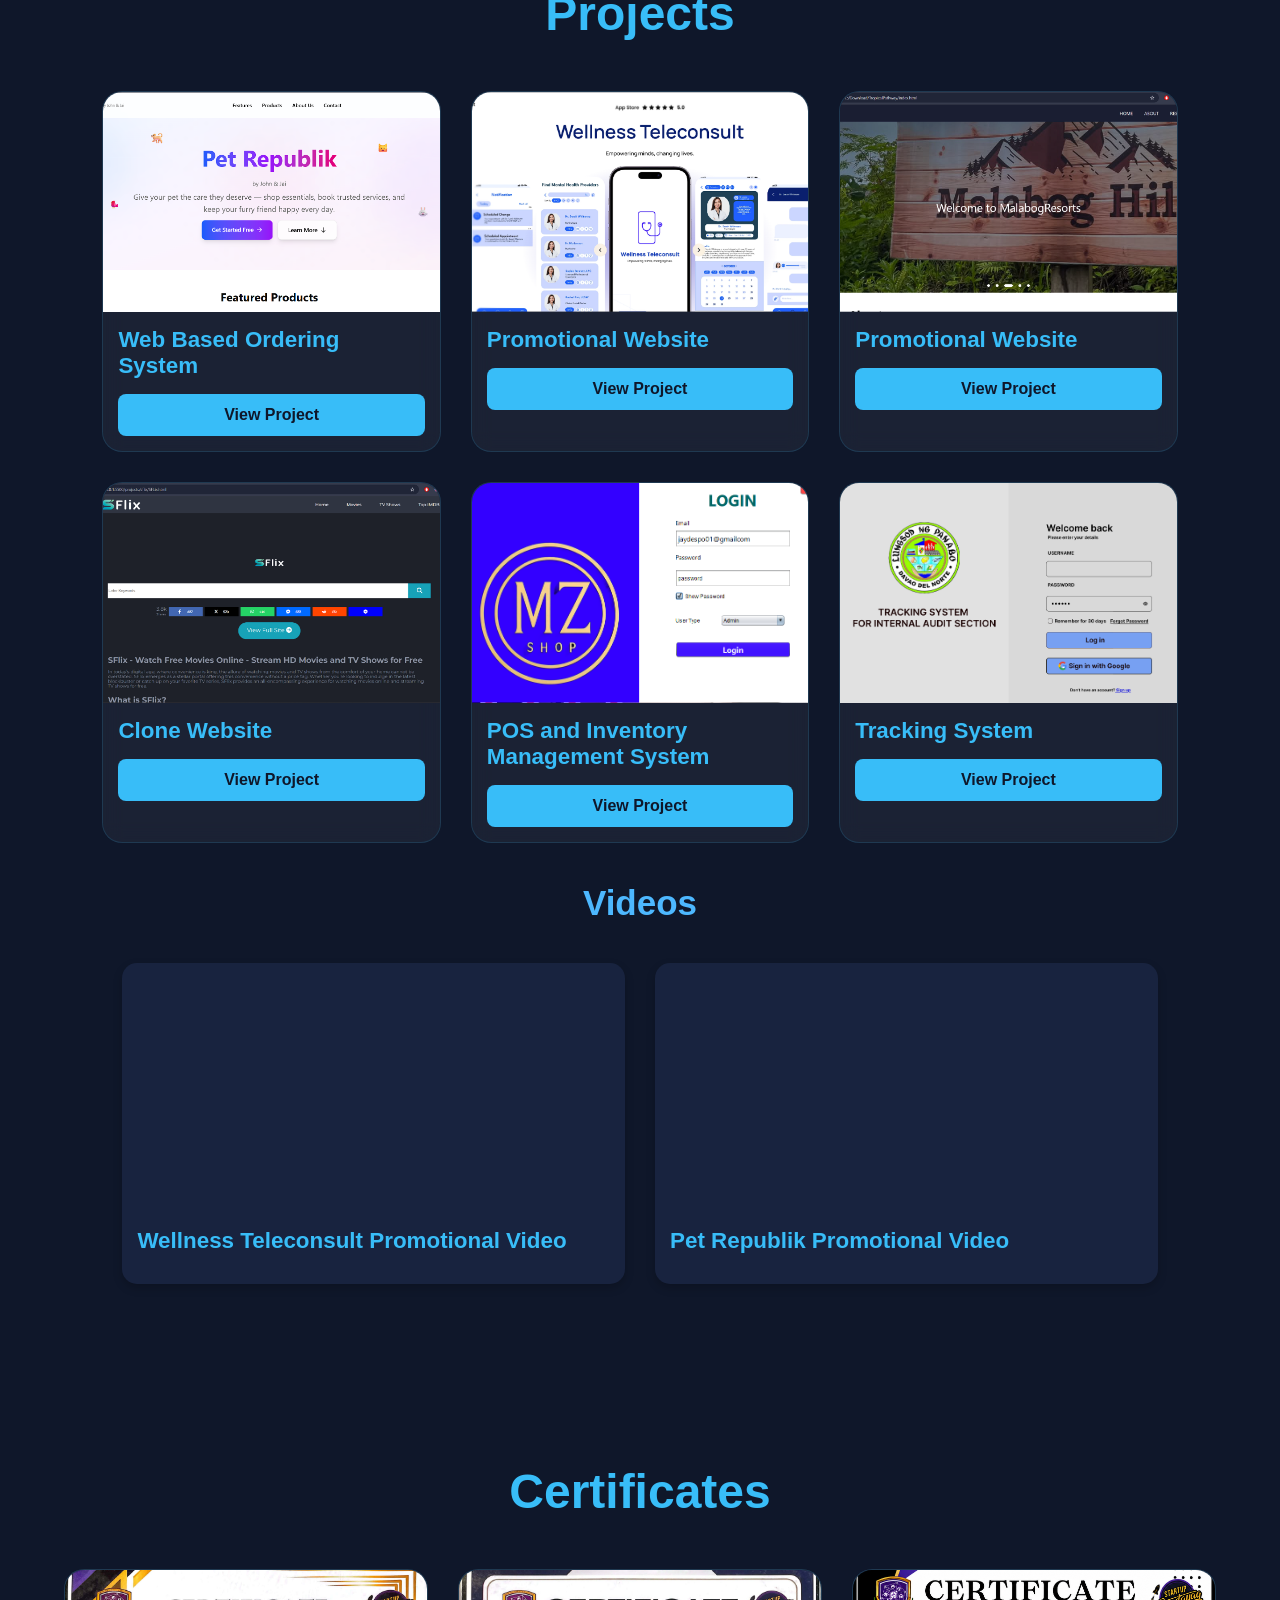
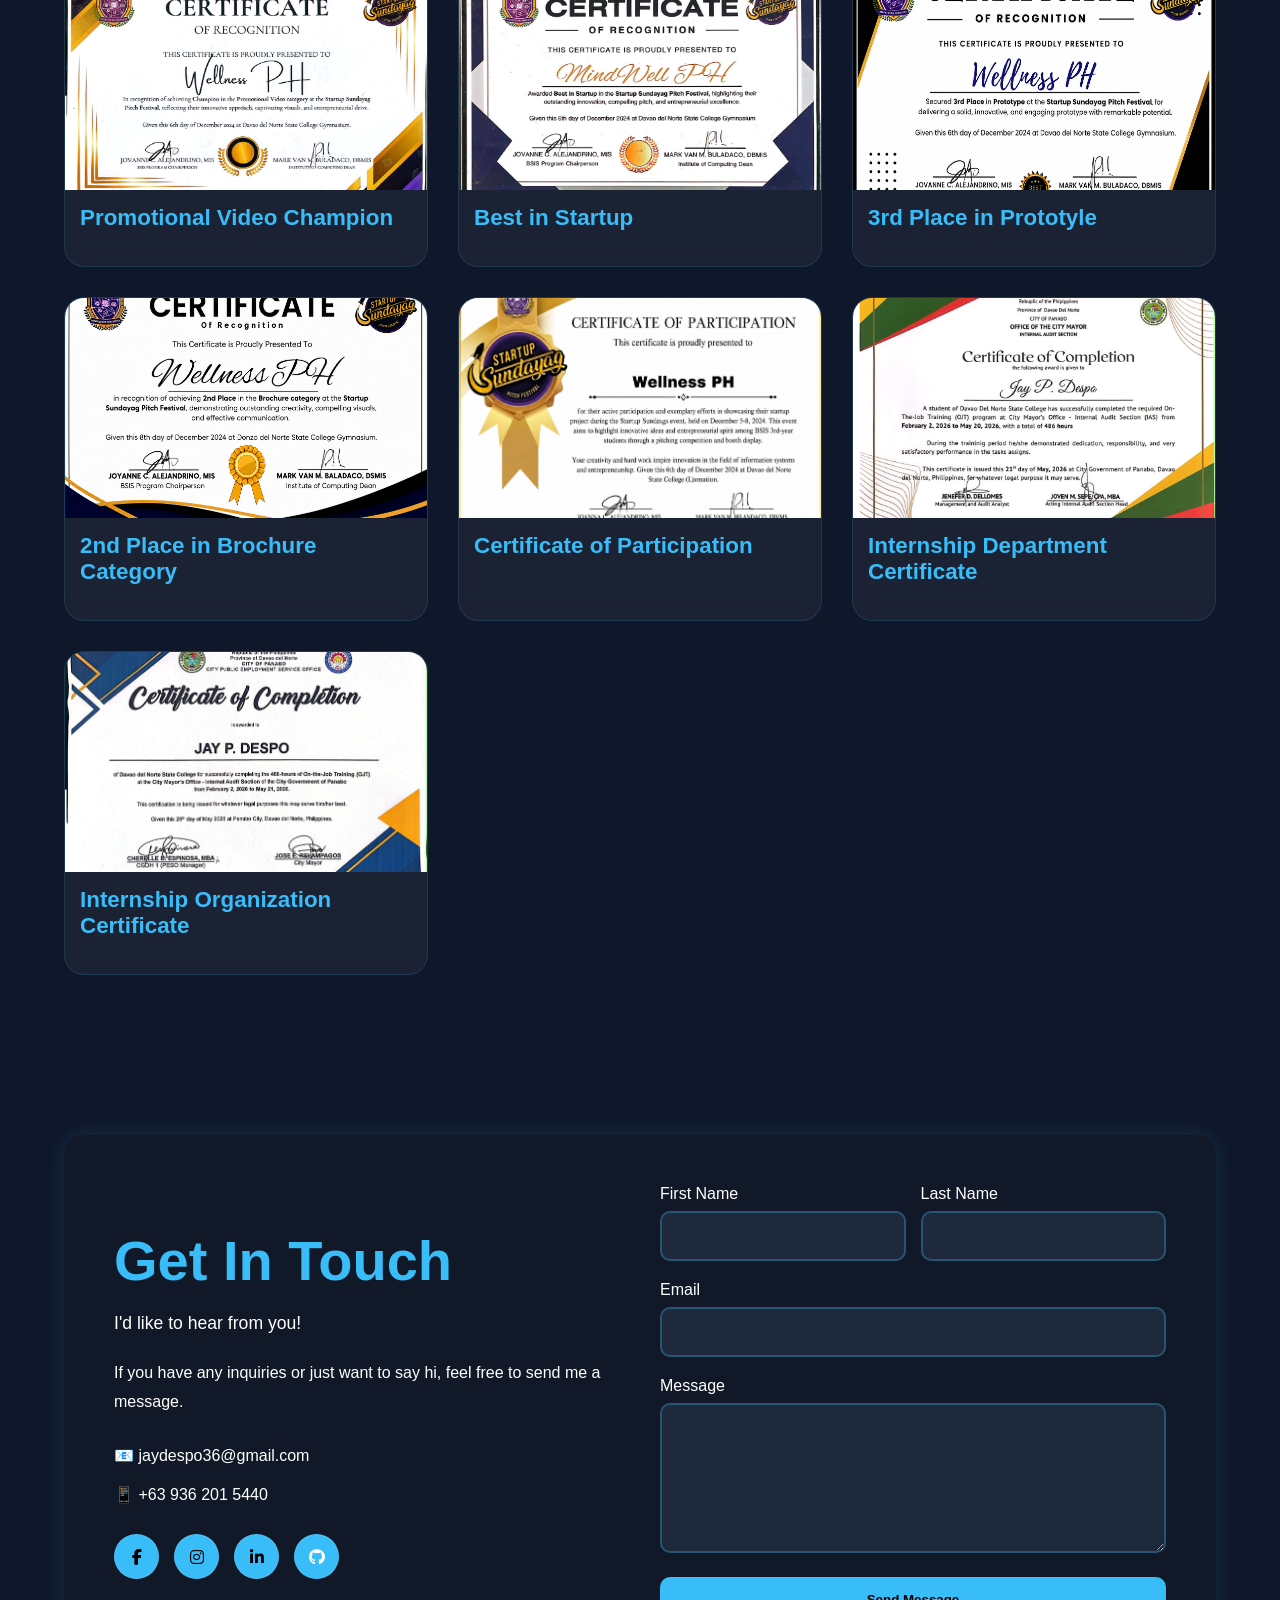
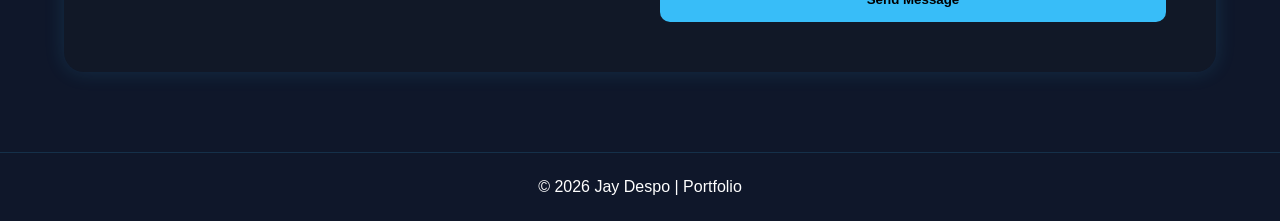
==== commit 612183bc: "Update index.html" ====
--- a/index.html
+++ b/index.html
@@ -112,7 +112,7 @@
 <section id="about">
 
     <h2 class="section-title">About Me</h2>
-        <div class="about-content">
+       <!-- <div class="about-content">
             <p>
                 I am a Information System student with progressive experience in software development 
                 and system implementation throughout my academic journey. During my first year, I developed a 
@@ -133,7 +133,7 @@
                 where I gained practical experience in a professional environment and further developed my technical, 
                 communication, and teamwork skills.
             </p>
-        </div>
+        </div> -->
 
 <h2 class="section-title">My Journey</h2>
     
@@ -704,4 +704,4 @@
 
 <script src="script.js"></script>
 </body>
-</html>+</html>
